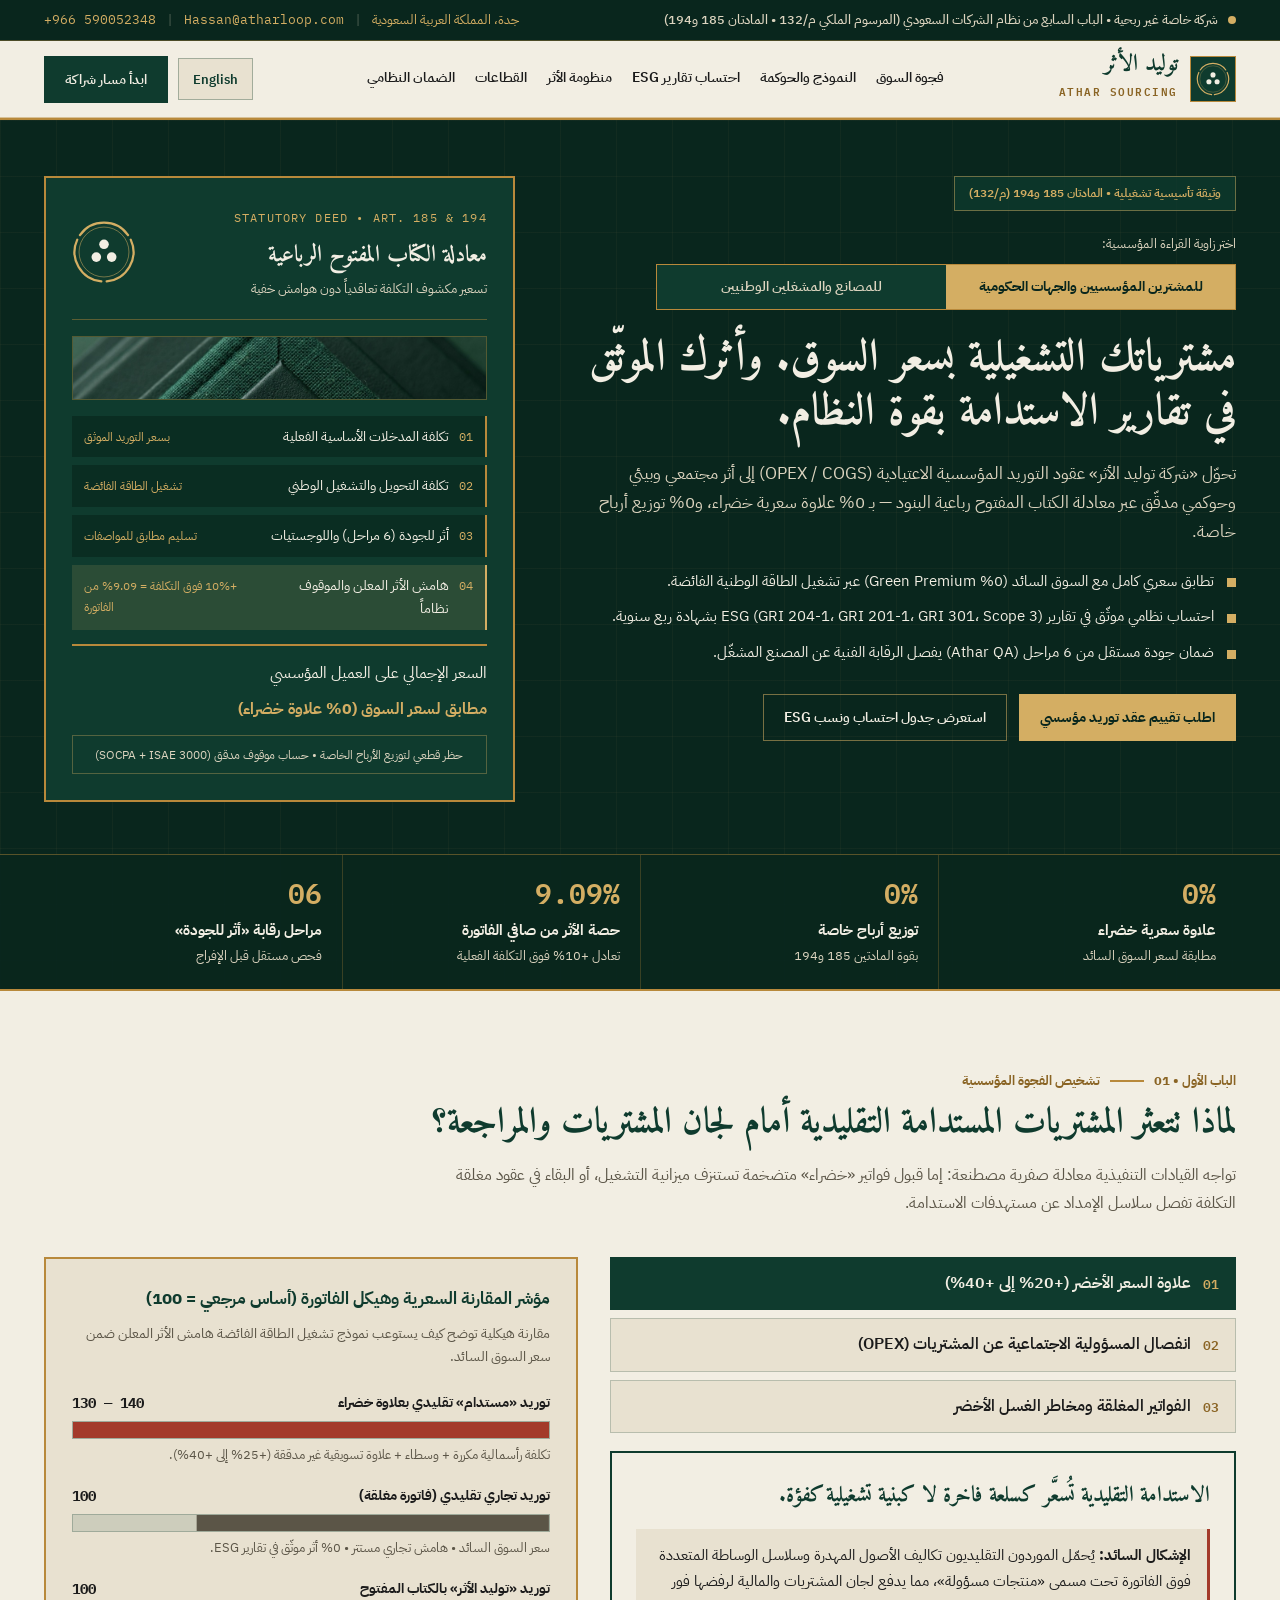
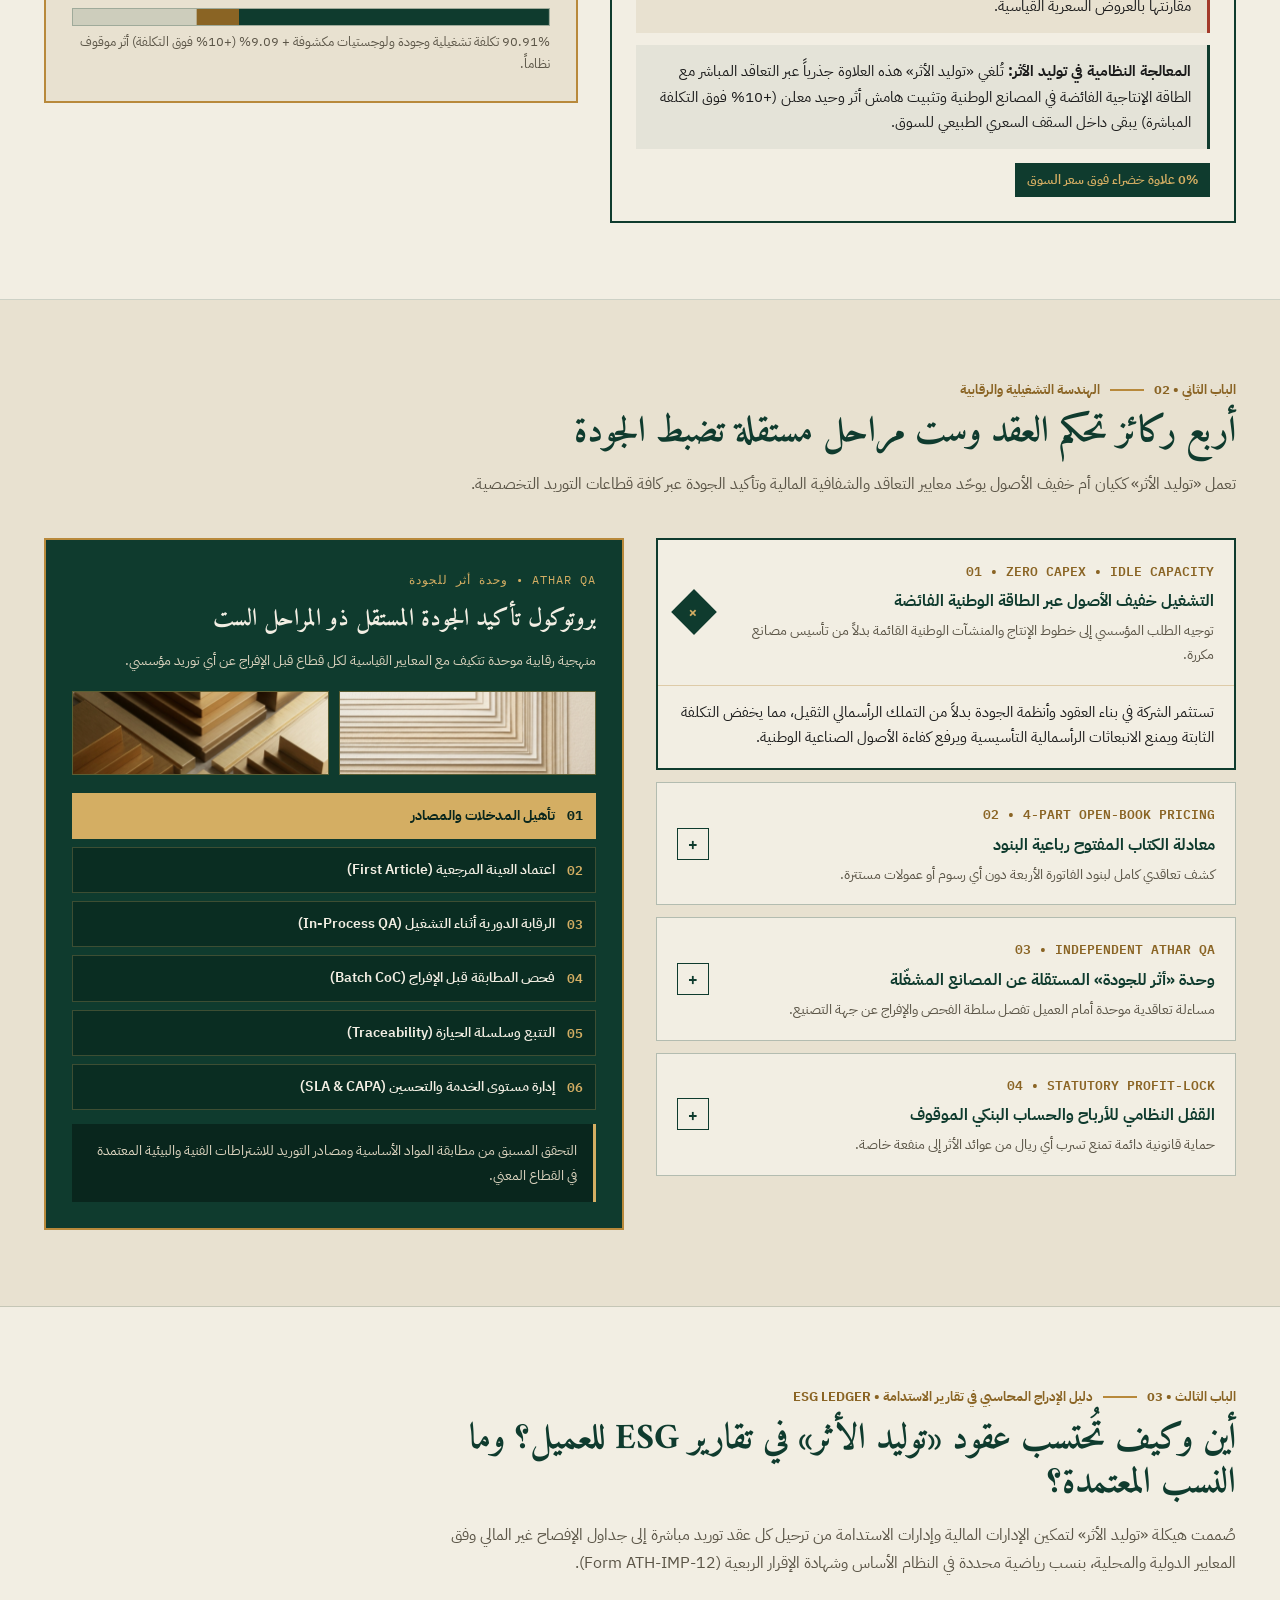
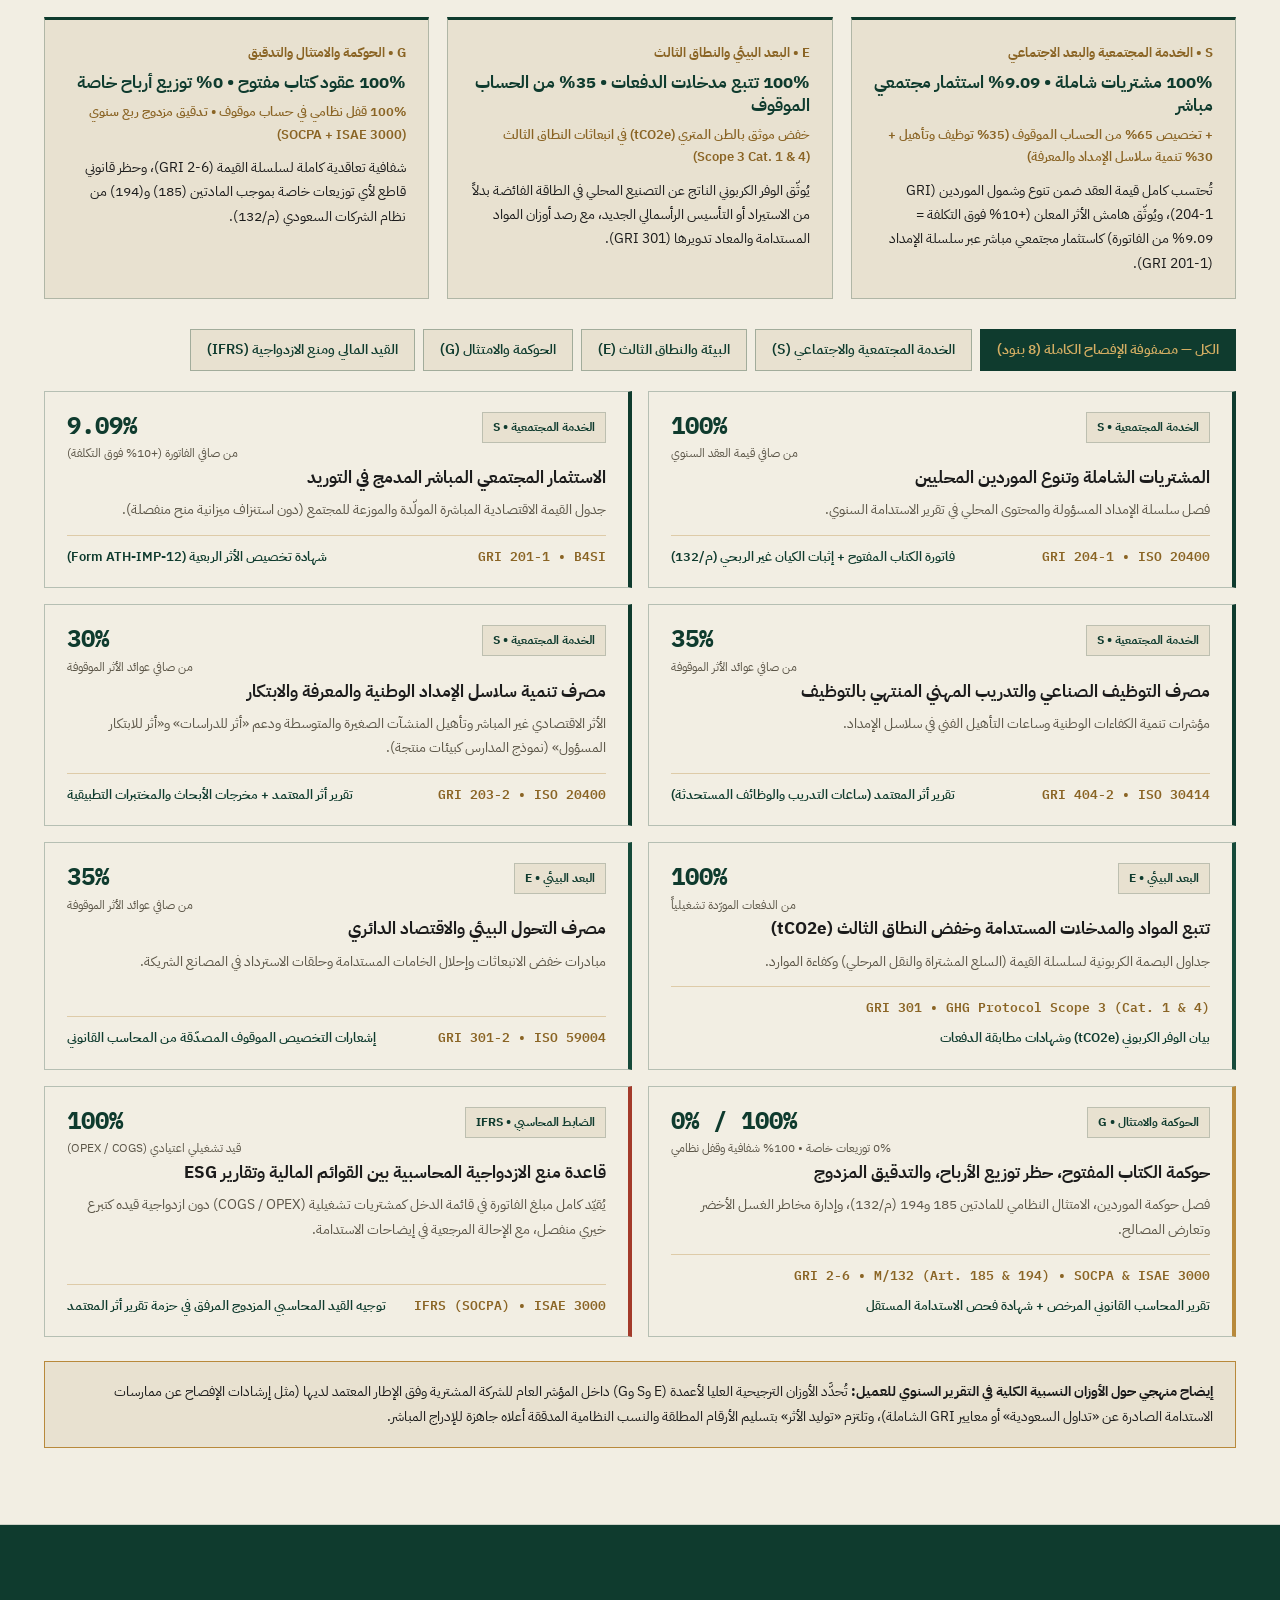
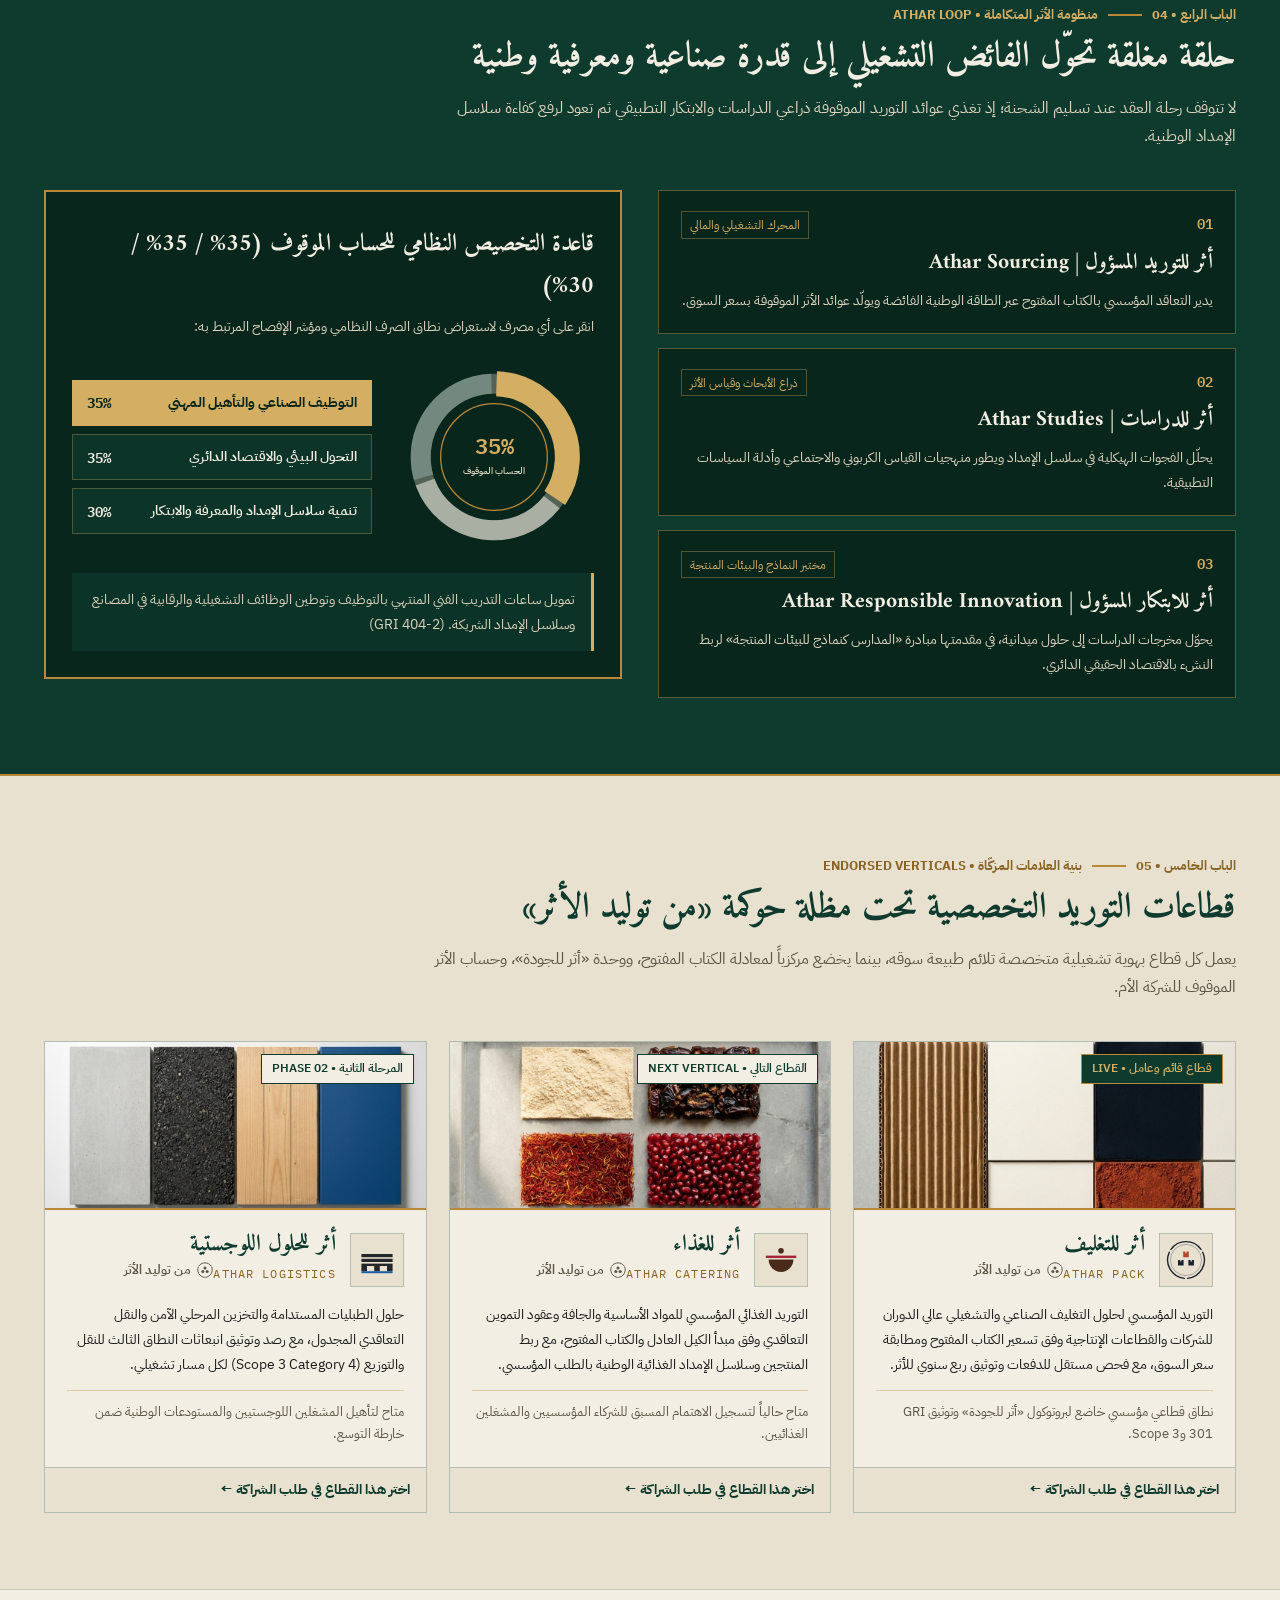
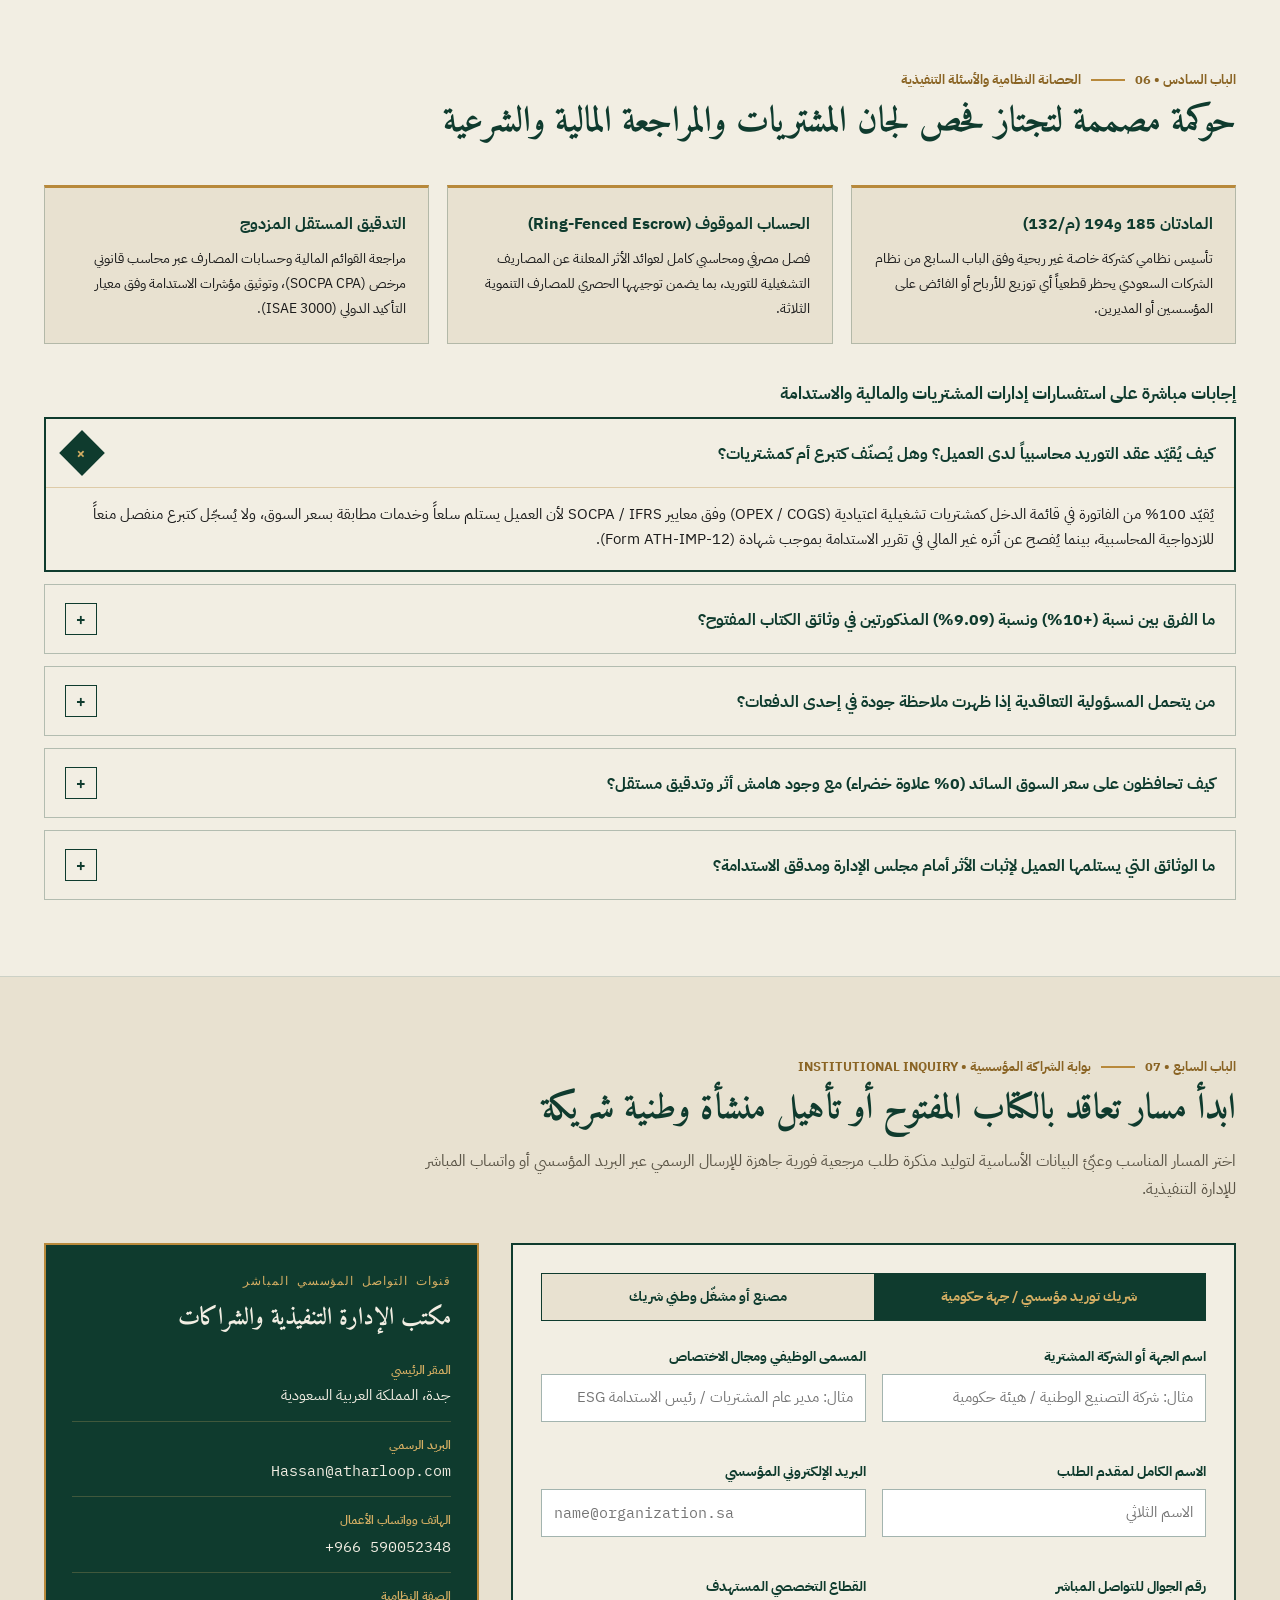
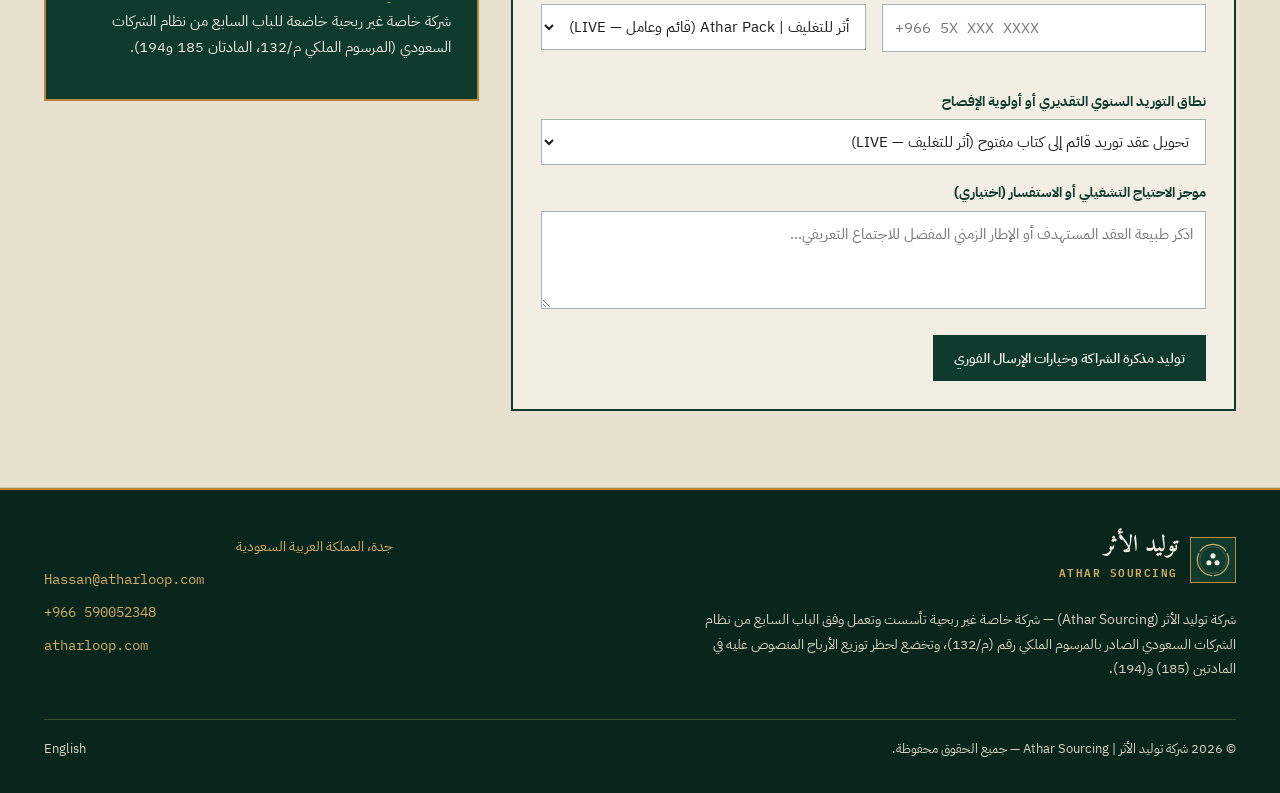
==== index.html @ d8f1afbc "Deploy Athar Sourcing bilingual landing page" ====
<!DOCTYPE html>
<html lang="ar" dir="rtl">
<head>
<meta charset="UTF-8">
<meta name="viewport" content="width=device-width, initial-scale=1.0">
<title>شركة توليد الأثر | Athar Sourcing — التوريد المؤسسي بالكتاب المفتوح والأثر الموقوف نظاماً</title>
<meta name="description" content="شركة خاصة غير ربحية في جدة تعمل وفق الباب السابع من نظام الشركات السعودي (م/132، المادتان 185 و194). تحوّل المشتريات التشغيلية إلى أثر مجتمعي وبيئي وحوكمي مدقق بسعر السوق (0% علاوة خضراء).">
<link rel="canonical" href="https://atharloop.com/">
<link rel="alternate" hreflang="ar" href="https://atharloop.com/">
<link rel="alternate" hreflang="en" href="https://atharloop.com/en/">
<link rel="alternate" hreflang="x-default" href="https://atharloop.com/">
<meta property="og:type" content="website">
<meta property="og:title" content="شركة توليد الأثر | Athar Sourcing — التوريد المؤسسي بالكتاب المفتوح والأثر الموقوف نظاماً">
<meta property="og:description" content="شركة خاصة غير ربحية في جدة تعمل وفق الباب السابع من نظام الشركات السعودي (م/132، المادتان 185 و194). تحوّل المشتريات التشغيلية إلى أثر مجتمعي وبيئي وحوكمي مدقق بسعر السوق (0% علاوة خضراء).">
<meta property="og:url" content="https://atharloop.com/">
<meta name="theme-color" content="#0F3B2E">
<link rel="icon" type="image/svg+xml" href="assets/favicon.svg">
<link rel="preconnect" href="https://fonts.googleapis.com">
<link rel="preconnect" href="https://fonts.gstatic.com" crossorigin>
<link href="https://fonts.googleapis.com/css2?family=Amiri:wght@700&family=IBM+Plex+Mono:wght@500;600&family=IBM+Plex+Sans+Arabic:wght@400;500;600;700&family=IBM+Plex+Sans:wght@400;500;600;700&display=swap" rel="stylesheet">
<link rel="stylesheet" href="assets/landing.css">
<script type="application/ld+json">{"@context": "https://schema.org", "@type": "NGO", "name": "شركة توليد الأثر | Athar Sourcing", "alternateName": "Athar Sourcing", "url": "https://atharloop.com/", "email": "Hassan@atharloop.com", "telephone": "+966 590052348", "nonprofitStatus": "Saudi Private Non-Profit Company (Companies Law Part Seven, Royal Decree M/132, Articles 185 & 194)", "address": {"@type": "PostalAddress", "addressLocality": "Jeddah", "addressCountry": "SA"}, "department": [{"@type": "Organization", "name": "أثر للتغليف | Athar Pack"}, {"@type": "Organization", "name": "أثر للغذاء | Athar Catering"}, {"@type": "Organization", "name": "أثر للحلول اللوجستية | Athar Logistics"}, {"@type": "Organization", "name": "أثر للدراسات | Athar Studies"}, {"@type": "Organization", "name": "أثر للابتكار المسؤول | Athar Responsible Innovation"}]}</script>
</head>
<body>
<a class="skip-link" href="#top">انتقل مباشرة إلى المحتوى الرئيسي</a>
<div class="top-strip">
  <div class="container top-strip-inner">
    <div class="strip-status">
      <span class="status-dot" aria-hidden="true"></span>
      <span>شركة خاصة غير ربحية • الباب السابع من نظام الشركات السعودي (المرسوم الملكي م/132 • المادتان 185 و194)</span>
    </div>
    <div class="strip-meta">
      <span>جدة، المملكة العربية السعودية</span>
      <span class="strip-sep" aria-hidden="true">|</span>
      <a class="num-ltr" href="mailto:Hassan@atharloop.com">Hassan@atharloop.com</a>
      <span class="strip-sep" aria-hidden="true">|</span>
      <a class="num-ltr" href="https://wa.me/966590052348" target="_blank" rel="noopener">+966 590052348</a>
    </div>
  </div>
</div>
<header class="site-header">
  <div class="container header-inner">
    <a class="brand-lockup" href="#top" aria-label="توليد الأثر — ATHAR SOURCING">
      <div class="brand-seal-box"><svg class="seal-svg" viewBox="0 0 200 200" aria-hidden="true" focusable="false"><path d="M 24.83 46.97 A 92 92 0 0 1 175.17 46.97 M 183.51 61.41 A 92 92 0 0 1 108.34 191.62 M 91.66 191.62 A 92 92 0 0 1 16.49 61.41" fill="none" stroke="#D4AE63" stroke-width="7" stroke-linecap="round"/><circle cx="100" cy="100" r="78" fill="none" stroke="#D4AE63" stroke-width="1.6"/><g fill="#F2EEE3"><circle cx="100" cy="76" r="15"/><circle cx="76" cy="116" r="15"/><circle cx="124" cy="116" r="15"/></g></svg></div>
      <div>
        <div class="brand-text-ar">توليد الأثر</div>
        <div class="brand-text-en num-ltr">ATHAR SOURCING</div>
      </div>
    </a>
    <nav class="primary-nav" aria-label="Primary">
      <a class="nav-link" href="#gap">فجوة السوق</a><a class="nav-link" href="#model">النموذج والحوكمة</a><a class="nav-link" href="#esg-ledger">احتساب تقارير ESG</a><a class="nav-link" href="#loop">منظومة الأثر</a><a class="nav-link" href="#verticals">القطاعات</a><a class="nav-link" href="#governance">الضمان النظامي</a>
    </nav>
    <div class="header-actions">
      <a class="lang-switch" href="en/index.html">English</a>
      <a class="btn-primary header-cta-desktop" href="#start">ابدأ مسار شراكة</a>
      <button id="menuToggle" class="menu-toggle" type="button" aria-expanded="false" aria-controls="mobileDrawer" aria-label="فتح قائمة التنقل">
        <span class="menu-bar"></span>
        <span class="menu-bar"></span>
      </button>
    </div>
  </div>
  <div id="mobileDrawer" class="mobile-drawer">
    <div class="mobile-drawer-inner">
      <nav class="mobile-nav-list" aria-label="Mobile">
        <a href="#gap">فجوة السوق</a><a href="#model">النموذج والحوكمة</a><a href="#esg-ledger">احتساب تقارير ESG</a><a href="#loop">منظومة الأثر</a><a href="#verticals">القطاعات</a><a href="#governance">الضمان النظامي</a>
        <a href="#start">ابدأ مسار شراكة</a>
      </nav>
    </div>
  </div>
</header>
<main id="top">
<section class="hero-band">
  <div class="container hero-grid">
    <div>
      <div class="eyebrow-badge">وثيقة تأسيسية تشغيلية • المادتان 185 و194 (م/132)</div>
      <div class="lens-bar">
        <span class="lens-caption">اختر زاوية القراءة المؤسسية:</span>
        <div class="lens-tabs" role="tablist" aria-label="اختر زاوية القراءة المؤسسية:">
          <button class="lens-tab" type="button" role="tab" aria-selected="true" data-lens="buyer">للمشترين المؤسسيين والجهات الحكومية</button>
          <button class="lens-tab" type="button" role="tab" aria-selected="false" data-lens="factory">للمصانع والمشغلين الوطنيين</button>
        </div>
      </div>
      <div class="hero-mode-panel" data-lens-panel="buyer">
        <h1 class="hero-title">مشترياتك التشغيلية بسعر السوق. وأثرك الموثّق في تقارير الاستدامة بقوة النظام.</h1>
        <p class="hero-lead">تحوّل «شركة توليد الأثر» عقود التوريد المؤسسية الاعتيادية (OPEX / COGS) إلى أثر مجتمعي وبيئي وحوكمي مدقّق عبر معادلة الكتاب المفتوح رباعية البنود — بـ 0% علاوة سعرية خضراء، و0% توزيع أرباح خاصة.</p>
        <ul class="hero-bullets"><li>تطابق سعري كامل مع السوق السائد (0% Green Premium) عبر تشغيل الطاقة الوطنية الفائضة.</li><li>احتساب نظامي موثّق في تقارير ESG (GRI 204-1، GRI 201-1، GRI 301، Scope 3) بشهادة ربع سنوية.</li><li>ضمان جودة مستقل من 6 مراحل (Athar QA) يفصل الرقابة الفنية عن المصنع المشغّل.</li></ul>
        <div class="hero-cta-row">
          <a class="btn-brass" href="#start">اطلب تقييم عقد توريد مؤسسي</a>
          <a class="btn-outline-light" href="#esg-ledger">استعرض جدول احتساب ونسب ESG</a>
        </div>
      </div>
      <div class="hero-mode-panel" data-lens-panel="factory" hidden>
        <div class="hero-title" role="heading" aria-level="2">حوّل الطاقة الإنتاجية غير المستغلة إلى أوامر تشغيل مؤسسية مستقرة ومضمونة السداد.</div>
        <p class="hero-lead">نتعاقد مع المصانع والمشغلين الوطنيين المؤهلين لتشغيل خطوطهم الفائضة دون أعباء التسويق والمبيعات ومخاطر التحصيل، مع إشراف «أثر للجودة» وتأهيل المنشأة لمتطلبات الاستدامة.</p>
        <ul class="hero-bullets"><li>أوامر تشغيل كمية مجدولة ترفع نسبة إشغال الخطوط القائمة دون نفقات رأسمالية جديدة (Zero CapEx).</li><li>تسعير كتاب مفتوح عادل يضمن تغطية التكلفة التشغيلية المتفق عليها وجداول سداد منتظمة.</li><li>استفادة مباشرة من مصرف تنمية سلاسل الإمداد الوطنية (30%) ومصرف التحول البيئي (35%).</li></ul>
        <div class="hero-cta-row">
          <a class="btn-brass" href="#start">سجّل منشأتك كشريك تشغيلي وطني</a>
          <a class="btn-outline-light" href="#loop">استعرض معمارية التشغيل والأثر</a>
        </div>
      </div>
    </div>
    <aside class="deed-specimen" aria-label="معادلة الكتاب المفتوح الرباعية">
      <div class="deed-specimen-head">
        <div>
          <div class="deed-code num-ltr">STATUTORY DEED • ART. 185 &amp; 194</div>
          <h2 class="deed-title">معادلة الكتاب المفتوح الرباعية</h2>
          <p class="deed-sub">تسعير مكشوف التكلفة تعاقدياً دون هوامش خفية</p>
        </div>
        <div class="deed-specimen-seal"><svg class="seal-svg" viewBox="0 0 200 200" aria-hidden="true" focusable="false"><path d="M 24.83 46.97 A 92 92 0 0 1 175.17 46.97 M 183.51 61.41 A 92 92 0 0 1 108.34 191.62 M 91.66 191.62 A 92 92 0 0 1 16.49 61.41" fill="none" stroke="#D4AE63" stroke-width="7" stroke-linecap="round"/><circle cx="100" cy="100" r="78" fill="none" stroke="#D4AE63" stroke-width="1.6"/><g fill="#F2EEE3"><circle cx="100" cy="76" r="15"/><circle cx="76" cy="116" r="15"/><circle cx="124" cy="116" r="15"/></g></svg></div>
      </div>
      <div class="deed-texture-strip">
        <img src="assets/materials/pillar-01-sovereign-green.jpg" alt="ملمس الصك السيادي الأخضر لشركة توليد الأثر" width="640" height="128" loading="eager">
      </div>
      <div class="deed-rows">
        <div class="deed-row"><span class="deed-row-main"><span class="deed-row-idx num-ltr">01</span> <span>تكلفة المدخلات الأساسية الفعلية</span></span><span class="deed-row-meta">بسعر التوريد الموثق</span></div><div class="deed-row"><span class="deed-row-main"><span class="deed-row-idx num-ltr">02</span> <span>تكلفة التحويل والتشغيل الوطني</span></span><span class="deed-row-meta">تشغيل الطاقة الفائضة</span></div><div class="deed-row"><span class="deed-row-main"><span class="deed-row-idx num-ltr">03</span> <span>أثر للجودة (6 مراحل) واللوجستيات</span></span><span class="deed-row-meta">تسليم مطابق للمواصفات</span></div><div class="deed-row deed-row-highlight"><span class="deed-row-main"><span class="deed-row-idx num-ltr">04</span> <span>هامش الأثر المعلن والموقوف نظاماً</span></span><span class="deed-row-meta">+10% فوق التكلفة = 9.09% من الفاتورة</span></div>
      </div>
      <div class="deed-total">
        <span>السعر الإجمالي على العميل المؤسسي</span>
        <span class="deed-total-val">مطابق لسعر السوق (0% علاوة خضراء)</span>
      </div>
      <div class="deed-stamp">حظر قطعي لتوزيع الأرباح الخاصة • حساب موقوف مدقق (SOCPA + ISAE 3000)</div>
    </aside>
  </div>
  <div class="kpi-strip">
    <div class="container kpi-grid">
      <div class="kpi-cell"><div class="kpi-num num-ltr">0%</div><div class="kpi-label">علاوة سعرية خضراء</div><div class="kpi-sub">مطابقة لسعر السوق السائد</div></div><div class="kpi-cell"><div class="kpi-num num-ltr">0%</div><div class="kpi-label">توزيع أرباح خاصة</div><div class="kpi-sub">بقوة المادتين 185 و194</div></div><div class="kpi-cell"><div class="kpi-num num-ltr">9.09%</div><div class="kpi-label">حصة الأثر من صافي الفاتورة</div><div class="kpi-sub">تعادل +10% فوق التكلفة الفعلية</div></div><div class="kpi-cell"><div class="kpi-num num-ltr">06</div><div class="kpi-label">مراحل رقابة «أثر للجودة»</div><div class="kpi-sub">فحص مستقل قبل الإفراج</div></div>
    </div>
  </div>
</section>
<section id="gap" class="section-band">
  <div class="container">
    <div class="section-header">
      <div class="chapter-meta"><span>الباب الأول • 01</span><span class="chapter-rule" aria-hidden="true"></span><span>تشخيص الفجوة المؤسسية</span></div>
      <h2 class="section-title">لماذا تتعثر المشتريات المستدامة التقليدية أمام لجان المشتريات والمراجعة؟</h2>
      <p class="section-intro">تواجه القيادات التنفيذية معادلة صفرية مصطنعة: إما قبول فواتير «خضراء» متضخمة تستنزف ميزانية التشغيل، أو البقاء في عقود مغلقة التكلفة تفصل سلاسل الإمداد عن مستهدفات الاستدامة.</p>
    </div>
    <div class="gap-layout">
      <div>
        <div class="gap-tablist" role="tablist" aria-label="تشخيص الفجوة المؤسسية">
          <button class="gap-tab" type="button" role="tab" aria-selected="true" data-gap-tab="gap-premium"><span class="gap-tab-code num-ltr">01</span><span>علاوة السعر الأخضر (+20% إلى +40%)</span></button><button class="gap-tab" type="button" role="tab" aria-selected="false" data-gap-tab="gap-silo"><span class="gap-tab-code num-ltr">02</span><span>انفصال المسؤولية الاجتماعية عن المشتريات (OPEX)</span></button><button class="gap-tab" type="button" role="tab" aria-selected="false" data-gap-tab="gap-audit"><span class="gap-tab-code num-ltr">03</span><span>الفواتير المغلقة ومخاطر الغسل الأخضر</span></button>
        </div>
        <div class="gap-panel" data-gap-panel="gap-premium"><h3 class="gap-panel-title">الاستدامة التقليدية تُسعَّر كسلعة فاخرة لا كبنية تشغيلية كفؤة.</h3><div class="gap-compare-row"><div class="gap-box"><strong>الإشكال السائد:</strong> يُحمّل الموردون التقليديون تكاليف الأصول المهدرة وسلاسل الوساطة المتعددة فوق الفاتورة تحت مسمى «منتجات مسؤولة»، مما يدفع لجان المشتريات والمالية لرفضها فور مقارنتها بالعروض السعرية القياسية.</div><div class="gap-box gap-box-sol"><strong>المعالجة النظامية في توليد الأثر:</strong> تُلغي «توليد الأثر» هذه العلاوة جذرياً عبر التعاقد المباشر مع الطاقة الإنتاجية الفائضة في المصانع الوطنية وتثبيت هامش أثر وحيد معلن (+10% فوق التكلفة المباشرة) يبقى داخل السقف السعري الطبيعي للسوق.</div></div><div class="gap-metric-pill">0% علاوة خضراء فوق سعر السوق</div></div><div class="gap-panel" data-gap-panel="gap-silo" hidden><h3 class="gap-panel-title">برامج المنح الموسمية تُستنزف سنوياً بينما تبقى 95% من ميزانيات التوريد بلا أثر.</h3><div class="gap-compare-row"><div class="gap-box"><strong>الإشكال السائد:</strong> تُدار مبادرات خدمة المجتمع غالباً كمخصصات مقطوعة هشة تتقلص مع أول ضغط مالي، في حين تمر عقود التوريد التشغيلية المليونية (COGS / OPEX) دون أن تولّد وظيفة صناعية واحدة أو رقماً موثقاً في تقرير الاستدامة.</div><div class="gap-box gap-box-sol"><strong>المعالجة النظامية في توليد الأثر:</strong> يدمج نموذجنا الأثر داخل عقد التوريد ذاته؛ فتتحول كل فاتورة تشغيلية اعتيادية إلى مشتريات شاملة (GRI 204-1) واستثمار مجتمعي وبيئي موقوف نظاماً دون تحميل العميل ريالاً إضافياً خارج ميزانيته المعتمدة.</div></div><div class="gap-metric-pill">100% قيد تشغيلي اعتيادي (OPEX / COGS)</div></div><div class="gap-panel" data-gap-panel="gap-audit" hidden><h3 class="gap-panel-title">وعود إنشائية غير قابلة للتحقق أمام مدققي SOCPA وISAE 3000.</h3><div class="gap-compare-row"><div class="gap-box"><strong>الإشكال السائد:</strong> تكتفي العقود السائدة برقم إجمالي مقطوع وشعارات بيئية عامة تفتقر إلى سلسلة حيازة للدفعات أو إثبات مالي لوجهة الفائض، ما يعرّض التقارير غير المالية للملاحظات الرقابية ومخاطر الغسل الأخضر.</div><div class="gap-box gap-box-sol"><strong>المعالجة النظامية في توليد الأثر:</strong> تفصل فاتورة الكتاب المفتوح التكاليف الفعلية عن هامش الأثر المعلن، وتُرفق كل ربع سنة بتقرير أثر المعتمد وشهادة (Form ATH-IMP-12) الخاضعة لتدقيق مالي واستدامي مزدوج.</div></div><div class="gap-metric-pill">تدقيق مزدوج: SOCPA CPA + ISAE 3000</div></div>
      </div>
      <aside class="bench-card" aria-label="مؤشر المقارنة السعرية وهيكل الفاتورة (أساس مرجعي = 100)">
        <h3 class="bench-title">مؤشر المقارنة السعرية وهيكل الفاتورة (أساس مرجعي = 100)</h3>
        <p class="bench-note">مقارنة هيكلية توضح كيف يستوعب نموذج تشغيل الطاقة الفائضة هامش الأثر المعلن ضمن سعر السوق السائد.</p>
        <div class="bench-list">
          <div><div class="bench-item-head"><span>توريد «مستدام» تقليدي بعلاوة خضراء</span><span class="num-ltr">130 — 140</span></div><div class="bench-track"><div class="bench-bar-fill bench-bar-inflated" style="--ratio:1.0"></div></div><p class="bench-caption">تكلفة رأسمالية مكررة + وسطاء + علاوة تسويقية غير مدققة (+25% إلى +40%).</p></div><div><div class="bench-item-head"><span>توريد تجاري تقليدي (فاتورة مغلقة)</span><span class="num-ltr">100</span></div><div class="bench-track"><div class="bench-bar-fill bench-bar-opaque" style="--ratio:0.74"></div></div><p class="bench-caption">سعر السوق السائد • هامش تجاري مستتر • 0% أثر موثّق في تقارير ESG.</p></div><div><div class="bench-item-head"><span>توريد «توليد الأثر» بالكتاب المفتوح</span><span class="num-ltr">100</span></div><div class="bench-track"><div class="bench-bar-fill bench-bar-athar" style="--ratio:0.74"></div></div><p class="bench-caption">90.91% تكلفة تشغيلية وجودة ولوجستيات مكشوفة + 9.09% (+10% فوق التكلفة) أثر موقوف نظاماً.</p></div>
        </div>
      </aside>
    </div>
  </div>
</section>
<section id="model" class="section-band band-sand">
  <div class="container">
    <div class="section-header">
      <div class="chapter-meta"><span>الباب الثاني • 02</span><span class="chapter-rule" aria-hidden="true"></span><span>الهندسة التشغيلية والرقابية</span></div>
      <h2 class="section-title">أربع ركائز تحكم العقد وست مراحل مستقلة تضبط الجودة</h2>
      <p class="section-intro">تعمل «توليد الأثر» ككيان أم خفيف الأصول يوحّد معايير التعاقد والشفافية المالية وتأكيد الجودة عبر كافة قطاعات التوريد التخصصية.</p>
    </div>
    <div class="model-grid">
      <div class="accordion-stack" data-single-open="true">
        <div class="accordion-card is-open"><button class="accordion-trigger" type="button" aria-expanded="true"><div><div class="acc-num num-ltr">01 • ZERO CAPEX • IDLE CAPACITY</div><div class="acc-title">التشغيل خفيف الأصول عبر الطاقة الوطنية الفائضة</div><div class="acc-summary">توجيه الطلب المؤسسي إلى خطوط الإنتاج والمنشآت الوطنية القائمة بدلاً من تأسيس مصانع مكررة.</div></div><span class="acc-icon" aria-hidden="true">+</span></button><div class="accordion-panel"><div class="accordion-inner"><div class="accordion-body">تستثمر الشركة في بناء العقود وأنظمة الجودة بدلاً من التملك الرأسمالي الثقيل، مما يخفض التكلفة الثابتة ويمنع الانبعاثات الرأسمالية التأسيسية ويرفع كفاءة الأصول الصناعية الوطنية.</div></div></div></div><div class="accordion-card"><button class="accordion-trigger" type="button" aria-expanded="false"><div><div class="acc-num num-ltr">02 • 4-PART OPEN-BOOK PRICING</div><div class="acc-title">معادلة الكتاب المفتوح رباعية البنود</div><div class="acc-summary">كشف تعاقدي كامل لبنود الفاتورة الأربعة دون أي رسوم أو عمولات مستترة.</div></div><span class="acc-icon" aria-hidden="true">+</span></button><div class="accordion-panel"><div class="accordion-inner"><div class="accordion-body">تتكون كل فاتورة من: (1) المدخلات الأساسية الفعلية، (2) التحويل والتشغيل المتفق عليه، (3) تأكيد الجودة المستقلة واللوجستيات، (4) هامش أثر وحيد معلن (+10% فوق التكلفة الفعلية = 9.09% من الفاتورة).</div></div></div></div><div class="accordion-card"><button class="accordion-trigger" type="button" aria-expanded="false"><div><div class="acc-num num-ltr">03 • INDEPENDENT ATHAR QA</div><div class="acc-title">وحدة «أثر للجودة» المستقلة عن المصانع المشغّلة</div><div class="acc-summary">مساءلة تعاقدية موحدة أمام العميل تفصل سلطة الفحص والإفراج عن جهة التصنيع.</div></div><span class="acc-icon" aria-hidden="true">+</span></button><div class="accordion-panel"><div class="accordion-inner"><div class="accordion-body">لا تغادر أي دفعة إلى مستودعات العميل إلا بعد اجتياز بروتوكول تأكيد الجودة ذي المراحل الست وإصدار شهادة مطابقة الدفعة (Batch CoC) وسجل التتبع الكامل.</div></div></div></div><div class="accordion-card"><button class="accordion-trigger" type="button" aria-expanded="false"><div><div class="acc-num num-ltr">04 • STATUTORY PROFIT-LOCK</div><div class="acc-title">القفل النظامي للأرباح والحساب البنكي الموقوف</div><div class="acc-summary">حماية قانونية دائمة تمنع تسرب أي ريال من عوائد الأثر إلى منفعة خاصة.</div></div><span class="acc-icon" aria-hidden="true">+</span></button><div class="accordion-panel"><div class="accordion-inner"><div class="accordion-body">بموجب المادتين (185) و(194) من نظام الشركات السعودي (م/132)، تُودع عوائد الأثر في حساب موقوف مستقل وتُصرف حصراً في المصارف التنموية الثلاثة المعتمدة تحت تدقيق مزدوج.</div></div></div></div>
      </div>
      <aside class="qa-card">
        <div class="qa-kicker num-ltr">وحدة أثر للجودة • ATHAR QA</div>
        <h3 class="qa-title">بروتوكول تأكيد الجودة المستقل ذو المراحل الست</h3>
        <p class="qa-sub">منهجية رقابية موحدة تتكيف مع المعايير القياسية لكل قطاع قبل الإفراج عن أي توريد مؤسسي.</p>
        <div class="qa-photo-bar">
          <img src="assets/materials/pillar-02-deed-parchment.jpg" alt="ورق صك الوقف المعتمد لتوثيق العقود" width="320" height="120" loading="lazy">
          <img src="assets/materials/pillar-03-signet-brass.jpg" alt="الختم النحاسي المعتمد للحوكمة وتأكيد الجودة" width="320" height="120" loading="lazy">
        </div>
        <div class="qa-stages" role="tablist" aria-label="بروتوكول تأكيد الجودة المستقل ذو المراحل الست">
          <button class="qa-stage-btn" type="button" role="tab" aria-selected="true" data-qa-stage="01" data-qa-detail="التحقق المسبق من مطابقة المواد الأساسية ومصادر التوريد للاشتراطات الفنية والبيئية المعتمدة في القطاع المعني."><span class="qa-stage-num num-ltr">01</span><span>تأهيل المدخلات والمصادر</span></button><button class="qa-stage-btn" type="button" role="tab" aria-selected="false" data-qa-stage="02" data-qa-detail="توثيق واعتماد المواصفات القياسية والعينة المرجعية رسمياً مع العميل المؤسسي قبل إطلاق التشغيل الكمي."><span class="qa-stage-num num-ltr">02</span><span>اعتماد العينة المرجعية (First Article)</span></button><button class="qa-stage-btn" type="button" role="tab" aria-selected="false" data-qa-stage="03" data-qa-detail="متابعة ميدانية ورقمية لمؤشرات الانضباط التشغيلي لدى الشركاء الصناعيين واللوجستيين أثناء التنفيذ."><span class="qa-stage-num num-ltr">03</span><span>الرقابة الدورية أثناء التشغيل (In-Process QA)</span></button><button class="qa-stage-btn" type="button" role="tab" aria-selected="false" data-qa-stage="04" data-qa-detail="فحص نهائي مستقل للدفعة المنتجة وإصدار شهادة مطابقة الدفعة كشرط إلزامي للإذن بالشحن."><span class="qa-stage-num num-ltr">04</span><span>فحص المطابقة قبل الإفراج (Batch CoC)</span></button><button class="qa-stage-btn" type="button" role="tab" aria-selected="false" data-qa-stage="05" data-qa-detail="ربط رقم الدفعة بسجل المدخلات وظروف المناولة والتخزين والنقل حتى رصيف استلام العميل (DDP)."><span class="qa-stage-num num-ltr">05</span><span>التتبع وسلسلة الحيازة (Traceability)</span></button><button class="qa-stage-btn" type="button" role="tab" aria-selected="false" data-qa-stage="06" data-qa-detail="التزام تعاقدي باتفاقيات مستوى الخدمة ومعالجة الأسباب الجذرية لأي انحراف لضمان استدامة الاعتمادية."><span class="qa-stage-num num-ltr">06</span><span>إدارة مستوى الخدمة والتحسين (SLA &amp; CAPA)</span></button>
        </div>
        <div id="qaDetailBox" class="qa-detail-box" aria-live="polite">التحقق المسبق من مطابقة المواد الأساسية ومصادر التوريد للاشتراطات الفنية والبيئية المعتمدة في القطاع المعني.</div>
      </aside>
    </div>
  </div>
</section>
<section id="esg-ledger" class="section-band">
  <div class="container">
    <div class="section-header">
      <div class="chapter-meta"><span>الباب الثالث • 03</span><span class="chapter-rule" aria-hidden="true"></span><span>دليل الإدراج المحاسبي في تقارير الاستدامة • ESG LEDGER</span></div>
      <h2 class="section-title">أين وكيف تُحتسب عقود «توليد الأثر» في تقارير ESG للعميل؟ وما النسب المعتمدة؟</h2>
      <p class="section-intro">صُممت هيكلة «توليد الأثر» لتمكين الإدارات المالية وإدارات الاستدامة من ترحيل كل عقد توريد مباشرة إلى جداول الإفصاح غير المالي وفق المعايير الدولية والمحلية، بنسب رياضية محددة في النظام الأساس وشهادة الإقرار الربعية (Form ATH-IMP-12).</p>
    </div>
    <div class="esg-summary-grid">
      <div class="esg-pillar-card"><div class="esg-pillar-code">S • الخدمة المجتمعية والبعد الاجتماعي</div><div class="esg-pillar-pct">100% مشتريات شاملة • 9.09% استثمار مجتمعي مباشر</div><div class="esg-pillar-sub">+ تخصيص 65% من الحساب الموقوف (35% توظيف وتأهيل + 30% تنمية سلاسل الإمداد والمعرفة)</div><p class="esg-pillar-desc">تُحتسب كامل قيمة العقد ضمن تنوع وشمول الموردين (GRI 204-1)، ويُوثّق هامش الأثر المعلن (+10% فوق التكلفة = 9.09% من الفاتورة) كاستثمار مجتمعي مباشر عبر سلسلة الإمداد (GRI 201-1).</p></div><div class="esg-pillar-card"><div class="esg-pillar-code">E • البعد البيئي والنطاق الثالث</div><div class="esg-pillar-pct">100% تتبع مدخلات الدفعات • 35% من الحساب الموقوف</div><div class="esg-pillar-sub">خفض موثق بالطن المتري (tCO2e) في انبعاثات النطاق الثالث (Scope 3 Cat. 1 &amp; 4)</div><p class="esg-pillar-desc">يُوثّق الوفر الكربوني الناتج عن التصنيع المحلي في الطاقة الفائضة بدلاً من الاستيراد أو التأسيس الرأسمالي الجديد، مع رصد أوزان المواد المستدامة والمعاد تدويرها (GRI 301).</p></div><div class="esg-pillar-card"><div class="esg-pillar-code">G • الحوكمة والامتثال والتدقيق</div><div class="esg-pillar-pct">100% عقود كتاب مفتوح • 0% توزيع أرباح خاصة</div><div class="esg-pillar-sub">100% قفل نظامي في حساب موقوف • تدقيق مزدوج ربع سنوي (SOCPA + ISAE 3000)</div><p class="esg-pillar-desc">شفافية تعاقدية كاملة لسلسلة القيمة (GRI 2-6)، وحظر قانوني قاطع لأي توزيعات خاصة بموجب المادتين (185) و(194) من نظام الشركات السعودي (م/132).</p></div>
    </div>
    <div class="filter-bar" role="tablist" aria-label="دليل الإدراج المحاسبي في تقارير الاستدامة • ESG LEDGER">
      <button class="filter-tab" type="button" role="tab" aria-selected="true" data-esg-filter="all">الكل — مصفوفة الإفصاح الكاملة (8 بنود)</button><button class="filter-tab" type="button" role="tab" aria-selected="false" data-esg-filter="S">الخدمة المجتمعية والاجتماعي (S)</button><button class="filter-tab" type="button" role="tab" aria-selected="false" data-esg-filter="E">البيئة والنطاق الثالث (E)</button><button class="filter-tab" type="button" role="tab" aria-selected="false" data-esg-filter="G">الحوكمة والامتثال (G)</button><button class="filter-tab" type="button" role="tab" aria-selected="false" data-esg-filter="IFRS">القيد المالي ومنع الازدواجية (IFRS)</button>
    </div>
    <div class="esg-ledger-grid">
      <article class="esg-row-card" data-dim="S"><div><div class="esg-row-top"><span class="esg-dim-badge">الخدمة المجتمعية • S</span><div class="esg-pct-box"><div class="esg-pct-num num-ltr">100%</div><div class="esg-pct-basis">من صافي قيمة العقد السنوي</div></div></div><h3 class="esg-row-title">المشتريات الشاملة وتنوع الموردين المحليين</h3><p class="esg-row-where">فصل سلسلة الإمداد المسؤولة والمحتوى المحلي في تقرير الاستدامة السنوي.</p></div><div class="esg-row-meta"><span class="esg-std-code num-ltr">GRI 204-1 • ISO 20400</span><span class="esg-proof-txt">فاتورة الكتاب المفتوح + إثبات الكيان غير الربحي (م/132)</span></div></article><article class="esg-row-card" data-dim="S"><div><div class="esg-row-top"><span class="esg-dim-badge">الخدمة المجتمعية • S</span><div class="esg-pct-box"><div class="esg-pct-num num-ltr">9.09%</div><div class="esg-pct-basis">من صافي الفاتورة (+10% فوق التكلفة)</div></div></div><h3 class="esg-row-title">الاستثمار المجتمعي المباشر المدمج في التوريد</h3><p class="esg-row-where">جدول القيمة الاقتصادية المباشرة المولّدة والموزعة للمجتمع (دون استنزاف ميزانية منح منفصلة).</p></div><div class="esg-row-meta"><span class="esg-std-code num-ltr">GRI 201-1 • B4SI</span><span class="esg-proof-txt">شهادة تخصيص الأثر الربعية (Form ATH-IMP-12)</span></div></article><article class="esg-row-card" data-dim="S"><div><div class="esg-row-top"><span class="esg-dim-badge">الخدمة المجتمعية • S</span><div class="esg-pct-box"><div class="esg-pct-num num-ltr">35%</div><div class="esg-pct-basis">من صافي عوائد الأثر الموقوفة</div></div></div><h3 class="esg-row-title">مصرف التوظيف الصناعي والتدريب المهني المنتهي بالتوظيف</h3><p class="esg-row-where">مؤشرات تنمية الكفاءات الوطنية وساعات التأهيل الفني في سلاسل الإمداد.</p></div><div class="esg-row-meta"><span class="esg-std-code num-ltr">GRI 404-2 • ISO 30414</span><span class="esg-proof-txt">تقرير أثر المعتمد (ساعات التدريب والوظائف المستحدثة)</span></div></article><article class="esg-row-card" data-dim="S"><div><div class="esg-row-top"><span class="esg-dim-badge">الخدمة المجتمعية • S</span><div class="esg-pct-box"><div class="esg-pct-num num-ltr">30%</div><div class="esg-pct-basis">من صافي عوائد الأثر الموقوفة</div></div></div><h3 class="esg-row-title">مصرف تنمية سلاسل الإمداد الوطنية والمعرفة والابتكار</h3><p class="esg-row-where">الأثر الاقتصادي غير المباشر وتأهيل المنشآت الصغيرة والمتوسطة ودعم «أثر للدراسات» و«أثر للابتكار المسؤول» (نموذج المدارس كبيئات منتجة).</p></div><div class="esg-row-meta"><span class="esg-std-code num-ltr">GRI 203-2 • ISO 20400</span><span class="esg-proof-txt">تقرير أثر المعتمد + مخرجات الأبحاث والمختبرات التطبيقية</span></div></article><article class="esg-row-card" data-dim="E"><div><div class="esg-row-top"><span class="esg-dim-badge">البعد البيئي • E</span><div class="esg-pct-box"><div class="esg-pct-num num-ltr">100%</div><div class="esg-pct-basis">من الدفعات المورّدة تشغيلياً</div></div></div><h3 class="esg-row-title">تتبع المواد والمدخلات المستدامة وخفض النطاق الثالث (tCO2e)</h3><p class="esg-row-where">جداول البصمة الكربونية لسلسلة القيمة (السلع المشتراة والنقل المرحلي) وكفاءة الموارد.</p></div><div class="esg-row-meta"><span class="esg-std-code num-ltr">GRI 301 • GHG Protocol Scope 3 (Cat. 1 &amp; 4)</span><span class="esg-proof-txt">بيان الوفر الكربوني (tCO2e) وشهادات مطابقة الدفعات</span></div></article><article class="esg-row-card" data-dim="E"><div><div class="esg-row-top"><span class="esg-dim-badge">البعد البيئي • E</span><div class="esg-pct-box"><div class="esg-pct-num num-ltr">35%</div><div class="esg-pct-basis">من صافي عوائد الأثر الموقوفة</div></div></div><h3 class="esg-row-title">مصرف التحول البيئي والاقتصاد الدائري</h3><p class="esg-row-where">مبادرات خفض الانبعاثات وإحلال الخامات المستدامة وحلقات الاسترداد في المصانع الشريكة.</p></div><div class="esg-row-meta"><span class="esg-std-code num-ltr">GRI 301-2 • ISO 59004</span><span class="esg-proof-txt">إشعارات التخصيص الموقوف المصدّقة من المحاسب القانوني</span></div></article><article class="esg-row-card" data-dim="G"><div><div class="esg-row-top"><span class="esg-dim-badge">الحوكمة والامتثال • G</span><div class="esg-pct-box"><div class="esg-pct-num num-ltr">0% / 100%</div><div class="esg-pct-basis">0% توزيعات خاصة • 100% شفافية وقفل نظامي</div></div></div><h3 class="esg-row-title">حوكمة الكتاب المفتوح، حظر توزيع الأرباح، والتدقيق المزدوج</h3><p class="esg-row-where">فصل حوكمة الموردين، الامتثال النظامي للمادتين 185 و194 (م/132)، وإدارة مخاطر الغسل الأخضر وتعارض المصالح.</p></div><div class="esg-row-meta"><span class="esg-std-code num-ltr">GRI 2-6 • M/132 (Art. 185 &amp; 194) • SOCPA &amp; ISAE 3000</span><span class="esg-proof-txt">تقرير المحاسب القانوني المرخص + شهادة فحص الاستدامة المستقل</span></div></article><article class="esg-row-card" data-dim="IFRS"><div><div class="esg-row-top"><span class="esg-dim-badge">الضابط المحاسبي • IFRS</span><div class="esg-pct-box"><div class="esg-pct-num num-ltr">100%</div><div class="esg-pct-basis">قيد تشغيلي اعتيادي (OPEX / COGS)</div></div></div><h3 class="esg-row-title">قاعدة منع الازدواجية المحاسبية بين القوائم المالية وتقارير ESG</h3><p class="esg-row-where">يُقيّد كامل مبلغ الفاتورة في قائمة الدخل كمشتريات تشغيلية (COGS / OPEX) دون ازدواجية قيده كتبرع خيري منفصل، مع الإحالة المرجعية في إيضاحات الاستدامة.</p></div><div class="esg-row-meta"><span class="esg-std-code num-ltr">IFRS (SOCPA) • ISAE 3000</span><span class="esg-proof-txt">توجيه القيد المحاسبي المزدوج المرفق في حزمة تقرير أثر المعتمد</span></div></article>
    </div>
    <div class="esg-footnote">
      <strong>إيضاح منهجي حول الأوزان النسبية الكلية في التقرير السنوي للعميل:</strong> تُحدَّد الأوزان الترجيحية العليا لأعمدة (E وS وG) داخل المؤشر العام للشركة المشترية وفق الإطار المعتمد لديها (مثل إرشادات الإفصاح عن ممارسات الاستدامة الصادرة عن «تداول السعودية» أو معايير GRI الشاملة)، وتلتزم «توليد الأثر» بتسليم الأرقام المطلقة والنسب النظامية المدققة أعلاه جاهزة للإدراج المباشر.
    </div>
  </div>
</section>
<section id="loop" class="section-band band-dark">
  <div class="container">
    <div class="section-header">
      <div class="chapter-meta"><span>الباب الرابع • 04</span><span class="chapter-rule" aria-hidden="true"></span><span>منظومة الأثر المتكاملة • ATHAR LOOP</span></div>
      <h2 class="section-title">حلقة مغلقة تحوّل الفائض التشغيلي إلى قدرة صناعية ومعرفية وطنية</h2>
      <p class="section-intro">لا تتوقف رحلة العقد عند تسليم الشحنة؛ إذ تغذي عوائد التوريد الموقوفة ذراعي الدراسات والابتكار التطبيقي ثم تعود لرفع كفاءة سلاسل الإمداد الوطنية.</p>
    </div>
    <div class="loop-layout">
      <div class="arms-stack" aria-label="الأذرع الثلاثة المترابطة للمنظومة">
        <div class="arm-card"><div class="arm-head"><span class="arm-num num-ltr">01</span><span class="arm-role">المحرك التشغيلي والمالي</span></div><h3 class="arm-name">أثر للتوريد المسؤول | Athar Sourcing</h3><p class="arm-desc">يدير التعاقد المؤسسي بالكتاب المفتوح عبر الطاقة الوطنية الفائضة ويولّد عوائد الأثر الموقوفة بسعر السوق.</p></div><div class="arm-card"><div class="arm-head"><span class="arm-num num-ltr">02</span><span class="arm-role">ذراع الأبحاث وقياس الأثر</span></div><h3 class="arm-name">أثر للدراسات | Athar Studies</h3><p class="arm-desc">يحلّل الفجوات الهيكلية في سلاسل الإمداد ويطور منهجيات القياس الكربوني والاجتماعي وأدلة السياسات التطبيقية.</p></div><div class="arm-card"><div class="arm-head"><span class="arm-num num-ltr">03</span><span class="arm-role">مختبر النماذج والبيئات المنتجة</span></div><h3 class="arm-name">أثر للابتكار المسؤول | Athar Responsible Innovation</h3><p class="arm-desc">يحوّل مخرجات الدراسات إلى حلول ميدانية، في مقدمتها مبادرة «المدارس كنماذج للبيئات المنتجة» لربط النشء بالاقتصاد الحقيقي الدائري.</p></div>
      </div>
      <aside class="escrow-panel">
        <h3 class="qa-title">قاعدة التخصيص النظامي للحساب الموقوف (35% / 35% / 30%)</h3>
        <p class="qa-sub">انقر على أي مصرف لاستعراض نطاق الصرف النظامي ومؤشر الإفصاح المرتبط به:</p>
        <div class="escrow-visual-row">
          <svg class="escrow-ring-svg" viewBox="0 0 240 240" role="img" aria-label="توزيع الحساب الموقوف 35% / 35% / 30%"><circle cx="120" cy="120" r="88" fill="none" stroke="#DCD4BF" stroke-width="24" opacity="0.35"/><path class="escrow-arc is-active" data-slice="0" d="M 123.07 32.05 A 88 88 0 0 1 192.96 169.21" fill="none" stroke="#D4AE63" stroke-width="24"/><path class="escrow-arc" data-slice="1" d="M 189.34 174.18 A 88 88 0 0 1 37.31 150.10" fill="none" stroke="#F2EEE3" stroke-width="24"/><path class="escrow-arc" data-slice="2" d="M 35.41 144.26 A 88 88 0 0 1 116.93 32.05" fill="none" stroke="#8FA89E" stroke-width="24"/><circle cx="120" cy="120" r="64" fill="#09261D" stroke="#B8893B" stroke-width="1.5"/><text id="escrowRingPct" x="120" y="116" text-anchor="middle" fill="#D4AE63" font-family="'IBM Plex Mono', monospace" font-size="26" font-weight="600">35%</text><text x="120" y="140" text-anchor="middle" fill="#DCD4BF" font-size="11" font-weight="600">الحساب الموقوف</text></svg>
          <div class="escrow-btn-list" role="tablist" aria-label="قاعدة التخصيص النظامي للحساب الموقوف (35% / 35% / 30%)">
            <button class="escrow-slice-btn" type="button" role="tab" aria-selected="true" data-escrow-idx="0" data-escrow-pct="35%" data-escrow-detail="تمويل ساعات التدريب الفني المنتهي بالتوظيف وتوطين الوظائف التشغيلية والرقابية في المصانع وسلاسل الإمداد الشريكة. (GRI 404-2)"><span>التوظيف الصناعي والتأهيل المهني</span><span class="num-ltr">35%</span></button><button class="escrow-slice-btn" type="button" role="tab" aria-selected="false" data-escrow-idx="1" data-escrow-pct="35%" data-escrow-detail="دعم التحول التدريجي للمدخلات المستدامة والمعاد تدويرها وتمويل حلقات الاسترداد وتقليص الانبعاثات في خطوط التشغيل. (GRI 301 • Scope 3)"><span>التحول البيئي والاقتصاد الدائري</span><span class="num-ltr">35%</span></button><button class="escrow-slice-btn" type="button" role="tab" aria-selected="false" data-escrow-idx="2" data-escrow-pct="30%" data-escrow-detail="تحديث أنظمة الجودة والتتبع لدى المنشآت الوطنية الصغيرة والمتوسطة وتمويل برامج «أثر للدراسات» و«أثر للابتكار المسؤول». (GRI 203-2)"><span>تنمية سلاسل الإمداد والمعرفة والابتكار</span><span class="num-ltr">30%</span></button>
          </div>
        </div>
        <div id="escrowDetailBox" class="escrow-detail" aria-live="polite">تمويل ساعات التدريب الفني المنتهي بالتوظيف وتوطين الوظائف التشغيلية والرقابية في المصانع وسلاسل الإمداد الشريكة. (GRI 404-2)</div>
      </aside>
    </div>
  </div>
</section>
<section id="verticals" class="section-band band-sand">
  <div class="container">
    <div class="section-header">
      <div class="chapter-meta"><span>الباب الخامس • 05</span><span class="chapter-rule" aria-hidden="true"></span><span>بنية العلامات المزكّاة • ENDORSED VERTICALS</span></div>
      <h2 class="section-title">قطاعات التوريد التخصصية تحت مظلة حوكمة «من توليد الأثر»</h2>
      <p class="section-intro">يعمل كل قطاع بهوية تشغيلية متخصصة تلائم طبيعة سوقه، بينما يخضع مركزياً لمعادلة الكتاب المفتوح، ووحدة «أثر للجودة»، وحساب الأثر الموقوف للشركة الأم.</p>
    </div>
    <div class="verticals-grid">
      <article class="vertical-card"><div><div class="vertical-photo-wrap"><img src="assets/materials/sector-01-athar-pack.jpg" alt="ملمس ألياف التغليف الصناعي المؤسسي لقطاع أثر للتغليف" width="480" height="240" loading="lazy"><span class="vertical-status is-live">قطاع قائم وعامل • LIVE</span></div><div class="vertical-body"><div class="vertical-identity-row"><div class="vmark-box"><svg class="vmark-svg" viewBox="0 0 200 200" role="img" aria-label="أثر للتغليف | Athar Pack"><path d="M 24.83 46.97 A 92 92 0 0 1 175.17 46.97 M 183.51 61.41 A 92 92 0 0 1 108.34 191.62 M 91.66 191.62 A 92 92 0 0 1 16.49 61.41" fill="none" stroke="#1C2230" stroke-width="7" stroke-linecap="round"/><circle cx="100" cy="100" r="78" fill="none" stroke="#1C2230" stroke-width="1.6"/><path d="M 86 58 H 97 V 66 H 103 V 58 H 114 V 86 H 86 Z" fill="#B4442B"/><g fill="#1C2230"><path d="M 60 100 H 71 V 108 H 77 V 100 H 88 V 128 H 60 Z"/><path d="M 112 100 H 123 V 108 H 129 V 100 H 140 V 128 H 112 Z"/></g></svg></div><div><div class="vertical-name-ar">أثر للتغليف</div><div class="vertical-name-en num-ltr">ATHAR PACK</div><span class="endorse-lockup"><svg class="endorse-seal" viewBox="0 0 200 200" aria-hidden="true"><path d="M 24.83 46.97 A 92 92 0 0 1 175.17 46.97 M 183.51 61.41 A 92 92 0 0 1 108.34 191.62 M 91.66 191.62 A 92 92 0 0 1 16.49 61.41" fill="none" stroke="currentColor" stroke-width="12" stroke-linecap="round"/><g fill="currentColor"><circle cx="100" cy="74" r="19"/><circle cx="73" cy="118" r="19"/><circle cx="127" cy="118" r="19"/></g></svg><span>من توليد الأثر</span></span></div></div><p class="vertical-desc">التوريد المؤسسي لحلول التغليف الصناعي والتشغيلي عالي الدوران للشركات والقطاعات الإنتاجية وفق تسعير الكتاب المفتوح ومطابقة سعر السوق، مع فحص مستقل للدفعات وتوثيق ربع سنوي للأثر.</p><div class="vertical-gov-note">نطاق قطاعي مؤسسي خاضع لبروتوكول «أثر للجودة» وتوثيق GRI 301 وScope 3.</div></div></div><button class="vertical-select-btn" type="button" data-select-vertical="pack">اختر هذا القطاع في طلب الشراكة ←</button></article><article class="vertical-card"><div><div class="vertical-photo-wrap"><img src="assets/materials/sector-02-athar-catering.jpg" alt="ملمس المواد الغذائية الجافة والأساسية لقطاع أثر للغذاء" width="480" height="240" loading="lazy"><span class="vertical-status">القطاع التالي • NEXT VERTICAL</span></div><div class="vertical-body"><div class="vertical-identity-row"><div class="vmark-box"><svg class="vmark-svg" viewBox="0 0 200 200" role="img" aria-label="أثر للغذاء | Athar Catering"><rect x="24" y="78" width="152" height="12" fill="#A3243B"/><path d="M38 98 H162 A62 62 0 0 1 38 98 Z" fill="#4A2A1A"/><circle cx="100" cy="54" r="14" fill="#4A2A1A"/></svg></div><div><div class="vertical-name-ar">أثر للغذاء</div><div class="vertical-name-en num-ltr">ATHAR CATERING</div><span class="endorse-lockup"><svg class="endorse-seal" viewBox="0 0 200 200" aria-hidden="true"><path d="M 24.83 46.97 A 92 92 0 0 1 175.17 46.97 M 183.51 61.41 A 92 92 0 0 1 108.34 191.62 M 91.66 191.62 A 92 92 0 0 1 16.49 61.41" fill="none" stroke="currentColor" stroke-width="12" stroke-linecap="round"/><g fill="currentColor"><circle cx="100" cy="74" r="19"/><circle cx="73" cy="118" r="19"/><circle cx="127" cy="118" r="19"/></g></svg><span>من توليد الأثر</span></span></div></div><p class="vertical-desc">التوريد الغذائي المؤسسي للمواد الأساسية والجافة وعقود التموين التعاقدي وفق مبدأ الكيل العادل والكتاب المفتوح، مع ربط المنتجين وسلاسل الإمداد الغذائية الوطنية بالطلب المؤسسي.</p><div class="vertical-gov-note">متاح حالياً لتسجيل الاهتمام المسبق للشركاء المؤسسيين والمشغلين الغذائيين.</div></div></div><button class="vertical-select-btn" type="button" data-select-vertical="catering">اختر هذا القطاع في طلب الشراكة ←</button></article><article class="vertical-card"><div><div class="vertical-photo-wrap"><img src="assets/materials/sector-03-athar-logistics.jpg" alt="البنية اللوجستية والتخزين المرحلي لقطاع أثر للحلول اللوجستية" width="480" height="240" loading="lazy"><span class="vertical-status">المرحلة الثانية • PHASE 02</span></div><div class="vertical-body"><div class="vertical-identity-row"><div class="vmark-box"><svg class="vmark-svg" viewBox="0 0 200 200" role="img" aria-label="أثر للحلول اللوجستية | Athar Logistics"><g fill="#23272B"><rect x="22" y="70" width="156" height="16"/><rect x="22" y="94" width="156" height="16"/><rect x="22" y="118" width="156" height="12"/><rect x="22" y="130" width="28" height="26"/><rect x="86" y="130" width="28" height="26"/><rect x="150" y="130" width="28" height="26"/></g><rect x="22" y="156" width="156" height="10" fill="#1D5FA8"/></svg></div><div><div class="vertical-name-ar">أثر للحلول اللوجستية</div><div class="vertical-name-en num-ltr">ATHAR LOGISTICS</div><span class="endorse-lockup"><svg class="endorse-seal" viewBox="0 0 200 200" aria-hidden="true"><path d="M 24.83 46.97 A 92 92 0 0 1 175.17 46.97 M 183.51 61.41 A 92 92 0 0 1 108.34 191.62 M 91.66 191.62 A 92 92 0 0 1 16.49 61.41" fill="none" stroke="currentColor" stroke-width="12" stroke-linecap="round"/><g fill="currentColor"><circle cx="100" cy="74" r="19"/><circle cx="73" cy="118" r="19"/><circle cx="127" cy="118" r="19"/></g></svg><span>من توليد الأثر</span></span></div></div><p class="vertical-desc">حلول الطبليات المستدامة والتخزين المرحلي الآمن والنقل التعاقدي المجدول، مع رصد وتوثيق انبعاثات النطاق الثالث للنقل والتوزيع (Scope 3 Category 4) لكل مسار تشغيلي.</p><div class="vertical-gov-note">متاح لتأهيل المشغلين اللوجستيين والمستودعات الوطنية ضمن خارطة التوسع.</div></div></div><button class="vertical-select-btn" type="button" data-select-vertical="logistics">اختر هذا القطاع في طلب الشراكة ←</button></article>
    </div>
  </div>
</section>
<section id="governance" class="section-band">
  <div class="container">
    <div class="section-header">
      <div class="chapter-meta"><span>الباب السادس • 06</span><span class="chapter-rule" aria-hidden="true"></span><span>الحصانة النظامية والأسئلة التنفيذية</span></div>
      <h2 class="section-title">حوكمة مصممة لتجتاز فحص لجان المشتريات والمراجعة المالية والشرعية</h2>
    </div>
    <div class="gov-pillars-grid">
      <div class="gov-pillar-box"><h3 class="gov-pillar-title">المادتان 185 و194 (م/132)</h3><p class="gov-pillar-desc">تأسيس نظامي كشركة خاصة غير ربحية وفق الباب السابع من نظام الشركات السعودي يحظر قطعياً أي توزيع للأرباح أو الفائض على المؤسسين أو المديرين.</p></div><div class="gov-pillar-box"><h3 class="gov-pillar-title">الحساب الموقوف (Ring-Fenced Escrow)</h3><p class="gov-pillar-desc">فصل مصرفي ومحاسبي كامل لعوائد الأثر المعلنة عن المصاريف التشغيلية للتوريد، بما يضمن توجيهها الحصري للمصارف التنموية الثلاثة.</p></div><div class="gov-pillar-box"><h3 class="gov-pillar-title">التدقيق المستقل المزدوج</h3><p class="gov-pillar-desc">مراجعة القوائم المالية وحسابات المصارف عبر محاسب قانوني مرخص (SOCPA CPA)، وتوثيق مؤشرات الاستدامة وفق معيار التأكيد الدولي (ISAE 3000).</p></div>
    </div>
    <h3 class="bench-title">إجابات مباشرة على استفسارات إدارات المشتريات والمالية والاستدامة</h3>
    <div class="accordion-stack" data-single-open="true">
      <div class="accordion-card is-open"><button class="accordion-trigger" type="button" aria-expanded="true"><div class="acc-title">كيف يُقيّد عقد التوريد محاسبياً لدى العميل؟ وهل يُصنّف كتبرع أم كمشتريات؟</div><span class="acc-icon" aria-hidden="true">+</span></button><div class="accordion-panel"><div class="accordion-inner"><div class="accordion-body">يُقيّد 100% من الفاتورة في قائمة الدخل كمشتريات تشغيلية اعتيادية (OPEX / COGS) وفق معايير SOCPA / IFRS لأن العميل يستلم سلعاً وخدمات مطابقة بسعر السوق، ولا يُسجّل كتبرع منفصل منعاً للازدواجية المحاسبية، بينما يُفصح عن أثره غير المالي في تقرير الاستدامة بموجب شهادة (Form ATH-IMP-12).</div></div></div></div><div class="accordion-card"><button class="accordion-trigger" type="button" aria-expanded="false"><div class="acc-title">ما الفرق بين نسبة (+10%) ونسبة (9.09%) المذكورتين في وثائق الكتاب المفتوح؟</div><span class="acc-icon" aria-hidden="true">+</span></button><div class="accordion-panel"><div class="accordion-inner"><div class="accordion-body">الرقمان يعبران عن المبلغ المالي ذاته من زاويتين حسابيتين: تضيف «توليد الأثر» هامش أثر معلناً قدره (+10%) فوق التكلفة المباشرة الفعلية؛ فإذا كانت التكلفة الإجمالية 100 ريال يصبح سعر الفاتورة 110 ريالات، وتمثل العشرة ريالات ما نسبته (9.09%) بالضبط من صافي الفاتورة.</div></div></div></div><div class="accordion-card"><button class="accordion-trigger" type="button" aria-expanded="false"><div class="acc-title">من يتحمل المسؤولية التعاقدية إذا ظهرت ملاحظة جودة في إحدى الدفعات؟</div><span class="acc-icon" aria-hidden="true">+</span></button><div class="accordion-panel"><div class="accordion-inner"><div class="accordion-body">تتحمل «شركة توليد الأثر» المسؤولية التعاقدية الكاملة أمام العميل بصفتها الطرف المتعاقد الموحد، وتتولى وحدة «أثر للجودة» المستقلة الفحص المسبق قبل الإفراج وتطبيق اتفاقيات مستوى الخدمة (SLA) والإجراءات التصحيحية (CAPA) دون إقحام العميل في نزاعات مع المصانع المشغّلة.</div></div></div></div><div class="accordion-card"><button class="accordion-trigger" type="button" aria-expanded="false"><div class="acc-title">كيف تحافظون على سعر السوق السائد (0% علاوة خضراء) مع وجود هامش أثر وتدقيق مستقل؟</div><span class="acc-icon" aria-hidden="true">+</span></button><div class="accordion-panel"><div class="accordion-inner"><div class="accordion-body">عبر إلغاء التكاليف الرأسمالية المكررة ومصاريف التسويق التجاري المتضخمة وسلاسل الوسطاء، وتشغيل الطاقة الإنتاجية الفائضة في المصانع الوطنية المؤهلة بأوامر تشغيل مستقرة تخفض تكلفة الوحدة الفعلية.</div></div></div></div><div class="accordion-card"><button class="accordion-trigger" type="button" aria-expanded="false"><div class="acc-title">ما الوثائق التي يستلمها العميل لإثبات الأثر أمام مجلس الإدارة ومدقق الاستدامة؟</div><span class="acc-icon" aria-hidden="true">+</span></button><div class="accordion-panel"><div class="accordion-inner"><div class="accordion-body">يستلم العميل مع كل دفعة فاتورة كتاب مفتوح مفصّلة وشهادة مطابقة الدفعة (Batch CoC)، ويستلم نهاية كل ربع سنة «تقرير أثر المعتمد» شاملاً شهادة (Form ATH-IMP-12) وجداول الإفصاح الجاهزة لمعايير GRI 204-1 وGRI 201-1 وGRI 301 وScope 3.</div></div></div></div>
    </div>
  </div>
</section>
<section id="start" class="section-band band-sand">
  <div class="container">
    <div class="section-header">
      <div class="chapter-meta"><span>الباب السابع • 07</span><span class="chapter-rule" aria-hidden="true"></span><span>بوابة الشراكة المؤسسية • INSTITUTIONAL INQUIRY</span></div>
      <h2 class="section-title">ابدأ مسار تعاقد بالكتاب المفتوح أو تأهيل منشأة وطنية شريكة</h2>
      <p class="section-intro">اختر المسار المناسب وعبّئ البيانات الأساسية لتوليد مذكرة طلب مرجعية فورية جاهزة للإرسال الرسمي عبر البريد المؤسسي أو واتساب المباشر للإدارة التنفيذية.</p>
    </div>
    <div class="portal-grid">
      <div class="form-deed-box">
        <div class="track-tabs" role="tablist" aria-label="بوابة الشراكة المؤسسية • INSTITUTIONAL INQUIRY">
          <button class="track-tab" type="button" role="tab" aria-selected="true" data-track="buyer">شريك توريد مؤسسي / جهة حكومية</button>
          <button class="track-tab" type="button" role="tab" aria-selected="false" data-track="factory">مصنع أو مشغّل وطني شريك</button>
        </div>
        <form id="partnershipForm" novalidate data-err-required="يرجى استكمال هذا الحقل المؤسسي للمتابعة." data-err-email="يرجى إدخال بريد إلكتروني صحيح الصيغة.">
          <input type="hidden" id="fieldTrack" name="track" value="buyer">
          <div class="form-grid-2">
            <div class="field-group">
              <label class="field-label" for="fieldOrg" data-buyer-text="اسم الجهة أو الشركة المشترية" data-factory-text="اسم المصنع أو المنشأة التشغيلية">اسم الجهة أو الشركة المشترية</label>
              <input class="field-input" id="fieldOrg" name="org" type="text" required placeholder="مثال: شركة التصنيع الوطنية / هيئة حكومية" data-buyer-ph="مثال: شركة التصنيع الوطنية / هيئة حكومية" data-factory-ph="مثال: مصنع وطني معتمد — المدينة الصناعية">
              <span class="field-error" id="fieldOrgErr" aria-live="polite"></span>
            </div>
            <div class="field-group">
              <label class="field-label" for="fieldRole" data-buyer-text="المسمى الوظيفي ومجال الاختصاص" data-factory-text="صفة ممثل المنشأة">المسمى الوظيفي ومجال الاختصاص</label>
              <input class="field-input" id="fieldRole" name="role" type="text" placeholder="مثال: مدير عام المشتريات / رئيس الاستدامة ESG" data-buyer-ph="مثال: مدير عام المشتريات / رئيس الاستدامة ESG" data-factory-ph="مثال: المدير العام / مدير العمليات والتشغيل">
              <span class="field-error" id="fieldRoleErr" aria-live="polite"></span>
            </div>
          </div>
          <div class="form-grid-2">
            <div class="field-group">
              <label class="field-label" for="fieldName">الاسم الكامل لمقدم الطلب</label>
              <input class="field-input" id="fieldName" name="name" type="text" required placeholder="الاسم الثلاثي">
              <span class="field-error" id="fieldNameErr" aria-live="polite"></span>
            </div>
            <div class="field-group">
              <label class="field-label" for="fieldEmail">البريد الإلكتروني المؤسسي</label>
              <input class="field-input num-ltr" id="fieldEmail" name="email" type="email" required placeholder="name@organization.sa">
              <span class="field-error" id="fieldEmailErr" aria-live="polite"></span>
            </div>
          </div>
          <div class="form-grid-2">
            <div class="field-group">
              <label class="field-label" for="fieldPhone">رقم الجوال للتواصل المباشر</label>
              <input class="field-input num-ltr" id="fieldPhone" name="phone" type="tel" required placeholder="+966 5X XXX XXXX">
              <span class="field-error" id="fieldPhoneErr" aria-live="polite"></span>
            </div>
            <div class="field-group">
              <label class="field-label" for="fieldVertical">القطاع التخصصي المستهدف</label>
              <select class="field-input" id="fieldVertical" name="vertical"><option value="pack">أثر للتغليف | Athar Pack (قائم وعامل — LIVE)</option><option value="catering">أثر للغذاء | Athar Catering (القطاع التالي)</option><option value="logistics">أثر للحلول اللوجستية | Athar Logistics (المرحلة الثانية)</option><option value="multi">اتفاقية إطارية متعددة القطاعات / حوكمة ESG</option></select>
            </div>
          </div>
          <div class="field-group">
            <label class="field-label" for="fieldScope" data-buyer-text="نطاق التوريد السنوي التقديري أو أولوية الإفصاح" data-factory-text="نوع الطاقة التشغيلية المتاحة للتأهيل">نطاق التوريد السنوي التقديري أو أولوية الإفصاح</label>
            <select class="field-input" id="fieldScope" name="scope" data-buyer-options="تحويل عقد توريد قائم إلى كتاب مفتوح (أثر للتغليف — LIVE)||تسجيل اهتمام مسبق لقطاع التموين المؤسسي (أثر للغذاء)||تسجيل اهتمام مسبق للحلول اللوجستية (أثر للحلول اللوجستية)||استفسار حوكمة ومواءمة تقارير ESG / التدقيق المزدوج" data-factory-options="طاقة إنتاجية فائضة في قطاع التغليف الصناعي (أثر للتغليف)||طاقة تجهيز وتوريد غذائي مؤسسي (أثر للغذاء)||طاقة تخزين مرحلي وأسطول نقل مؤسسي (أثر للحلول اللوجستية)||شراكة معرفية أو ابتكار تطبيقي (أثر للدراسات / الابتكار المسؤول)"><option value="تحويل عقد توريد قائم إلى كتاب مفتوح (أثر للتغليف — LIVE)">تحويل عقد توريد قائم إلى كتاب مفتوح (أثر للتغليف — LIVE)</option><option value="تسجيل اهتمام مسبق لقطاع التموين المؤسسي (أثر للغذاء)">تسجيل اهتمام مسبق لقطاع التموين المؤسسي (أثر للغذاء)</option><option value="تسجيل اهتمام مسبق للحلول اللوجستية (أثر للحلول اللوجستية)">تسجيل اهتمام مسبق للحلول اللوجستية (أثر للحلول اللوجستية)</option><option value="استفسار حوكمة ومواءمة تقارير ESG / التدقيق المزدوج">استفسار حوكمة ومواءمة تقارير ESG / التدقيق المزدوج</option></select>
          </div>
          <div class="field-group">
            <label class="field-label" for="fieldNotes">موجز الاحتياج التشغيلي أو الاستفسار (اختياري)</label>
            <textarea class="field-input" id="fieldNotes" name="notes" rows="3" placeholder="اذكر طبيعة العقد المستهدف أو الإطار الزمني المفضل للاجتماع التعريفي..."></textarea>
          </div>
          <button class="btn-primary" type="submit">توليد مذكرة الشراكة وخيارات الإرسال الفوري</button>
        </form>
        <div id="briefResult" class="brief-result" hidden aria-live="polite">
          <div class="qa-kicker">تم إعداد مذكرة الطلب المرجعية بنجاح</div>
          <div class="brief-ref-line">رقم المرجع: <strong id="briefRefVal" class="num-ltr">ATH-2026-0000</strong></div>
          <pre id="briefPreviewText" class="brief-preview"></pre>
          <div class="brief-actions">
            <a id="briefMailtoBtn" class="btn-brass" href="mailto:Hassan@atharloop.com">إرسال عبر البريد المؤسسي (Hassan@atharloop.com)</a>
            <a id="briefWaBtn" class="btn-outline-light" href="https://wa.me/966590052348" target="_blank" rel="noopener">إرسال مباشر عبر واتساب (+966 590052348)</a>
            <button id="briefCopyBtn" class="btn-outline-light" type="button" data-copied-msg="تم نسخ نص المذكرة المرجعية بالكامل.">نسخ نص المذكرة للحافظة</button>
          </div>
          <div id="briefCopyStatus" class="brief-ref-line"></div>
        </div>
      </div>
      <aside class="direct-desk-card">
        <div class="qa-kicker">قنوات التواصل المؤسسي المباشر</div>
        <h3 class="qa-title">مكتب الإدارة التنفيذية والشراكات</h3>
        <div class="desk-item">
          <div class="desk-lbl">المقر الرئيسي</div>
          <div class="desk-val">جدة، المملكة العربية السعودية</div>
        </div>
        <div class="desk-item">
          <div class="desk-lbl">البريد الرسمي</div>
          <div class="desk-val"><a class="num-ltr" href="mailto:Hassan@atharloop.com">Hassan@atharloop.com</a></div>
        </div>
        <div class="desk-item">
          <div class="desk-lbl">الهاتف وواتساب الأعمال</div>
          <div class="desk-val"><a class="num-ltr" href="https://wa.me/966590052348" target="_blank" rel="noopener">+966 590052348</a></div>
        </div>
        <div class="desk-item">
          <div class="desk-lbl">الصفة النظامية</div>
          <div class="desk-val">شركة خاصة غير ربحية خاضعة للباب السابع من نظام الشركات السعودي (المرسوم الملكي م/132، المادتان 185 و194).</div>
        </div>
      </aside>
    </div>
  </div>
</section>
<footer class="site-footer">
  <div class="container">
    <div class="footer-grid">
      <div>
        <div class="brand-lockup">
          <div class="brand-seal-box"><svg class="seal-svg" viewBox="0 0 200 200" aria-hidden="true" focusable="false"><path d="M 24.83 46.97 A 92 92 0 0 1 175.17 46.97 M 183.51 61.41 A 92 92 0 0 1 108.34 191.62 M 91.66 191.62 A 92 92 0 0 1 16.49 61.41" fill="none" stroke="#D4AE63" stroke-width="7" stroke-linecap="round"/><circle cx="100" cy="100" r="78" fill="none" stroke="#D4AE63" stroke-width="1.6"/><g fill="#F2EEE3"><circle cx="100" cy="76" r="15"/><circle cx="76" cy="116" r="15"/><circle cx="124" cy="116" r="15"/></g></svg></div>
          <div>
            <div class="brand-text-ar" style="color:#F2EEE3">توليد الأثر</div>
            <div class="brand-text-en num-ltr" style="color:#D4AE63">ATHAR SOURCING</div>
          </div>
        </div>
        <p style="margin-top:14px;max-width:68ch;font-size:0.9rem">شركة توليد الأثر (Athar Sourcing) — شركة خاصة غير ربحية تأسست وتعمل وفق الباب السابع من نظام الشركات السعودي الصادر بالمرسوم الملكي رقم (م/132)، وتخضع لحظر توزيع الأرباح المنصوص عليه في المادتين (185) و(194).</p>
      </div>
      <div class="footer-contacts">
        <div>جدة، المملكة العربية السعودية</div>
        <a class="num-ltr" href="mailto:Hassan@atharloop.com">Hassan@atharloop.com</a>
        <a class="num-ltr" href="https://wa.me/966590052348" target="_blank" rel="noopener">+966 590052348</a>
        <span class="num-ltr">atharloop.com</span>
      </div>
    </div>
    <div class="footer-bottom">
      <span>© 2026 شركة توليد الأثر | Athar Sourcing — جميع الحقوق محفوظة.</span>
      <a href="en/index.html">English</a>
    </div>
  </div>
</footer>
</main>
<script src="assets/landing.js" defer></script>
</body>
</html>
---- assets/landing.css ----
/* Athar Sourcing — Canonical 'Waqf Deed' Design System */
:root {
  --trustee-green: #0F3B2E;
  --deep-green: #09261D;
  --soft-green: #164A3A;
  --deed-paper: #F2EEE3;
  --deed-sand: #E8E1D0;
  --waqf-brass: #B8893B;   /* Structural 2px borders & hairline dividers ONLY */
  --deep-brass: #8A6424;   /* Accessible brass text on Deed Paper (4.61:1 AA) */
  --light-brass: #D4AE63;  /* Accessible brass text on Trustee Green (5.95:1+ AA) */
  --deed-ink: #1B1B1B;
  --muted-ink: #5B5547;
  --on-green-muted: #DCD4BF;
  --seal-red: #A33A2A;

  --font-display: 'Amiri', Georgia, serif;
  --font-ar: 'IBM Plex Sans Arabic', Tahoma, sans-serif;
  --font-en: 'IBM Plex Sans', -apple-system, BlinkMacSystemFont, sans-serif;
  --font-mono: 'IBM Plex Mono', ui-monospace, SFMono-Regular, Menlo, monospace;

  --ease-out: cubic-bezier(0.23, 1, 0.32, 1);
  --ease-drawer: cubic-bezier(0.32, 0.72, 0, 1);
}

*, *::before, *::after {
  box-sizing: border-box;
  border-radius: 0px;
  box-shadow: none;
}

html {
  scroll-behavior: smooth;
  background-color: var(--deed-paper);
  color: var(--deed-ink);
  overflow-x: clip;
  -webkit-text-size-adjust: 100%;
}

body {
  margin: 0;
  background-color: var(--deed-paper);
  color: var(--deed-ink);
  font-family: var(--font-ar);
  font-size: 1rem;
  line-height: 1.72;
  overflow-x: clip;
  -webkit-font-smoothing: antialiased;
}

[dir="ltr"] body {
  font-family: var(--font-en);
  line-height: 1.65;
}

::selection {
  background-color: var(--trustee-green);
  color: var(--deed-paper);
}

img, svg {
  display: block;
  max-width: 100%;
}

a {
  color: inherit;
  text-decoration: none;
}

button, input, select, textarea {
  font: inherit;
  color: inherit;
  border-radius: 0px;
  box-shadow: none;
}

button {
  cursor: pointer;
  background: none;
  border: 0;
}

:focus-visible {
  outline: 2px solid var(--deep-brass);
  outline-offset: 2px;
}

.band-dark :focus-visible,
.top-strip :focus-visible,
.site-footer :focus-visible {
  outline-color: var(--light-brass);
}

.skip-link {
  position: absolute;
  inset-block-start: -120px;
  inset-inline-start: 16px;
  z-index: 200;
  padding: 10px 18px;
  background-color: var(--deep-green);
  color: var(--light-brass);
  border: 2px solid var(--waqf-brass);
  font-weight: 600;
  transition: inset-block-start 160ms var(--ease-out);
}

.skip-link:focus {
  inset-block-start: 12px;
}

.container {
  width: 100%;
  max-width: 1240px;
  margin-inline: auto;
  padding-inline: 24px;
}

.num-ltr {
  font-family: var(--font-mono);
  font-variant-numeric: tabular-nums;
  direction: ltr;
  unicode-bidi: isolate;
  display: inline-block;
  max-width: 100%;
  overflow-wrap: anywhere;
}

/* Sovereign Top Strip */
.top-strip {
  background-color: var(--deep-green);
  color: var(--on-green-muted);
  border-bottom: 1px solid rgba(184, 137, 59, 0.38);
  font-size: 0.8125rem;
}

.top-strip-inner {
  display: flex;
  flex-wrap: wrap;
  align-items: center;
  justify-content: space-between;
  gap: 8px 20px;
  padding-block: 9px;
}

.strip-status {
  display: inline-flex;
  align-items: center;
  gap: 10px;
  font-weight: 500;
}

.status-dot {
  width: 8px;
  height: 8px;
  border-radius: 50%;
  background-color: var(--light-brass);
  flex-shrink: 0;
}

.strip-meta {
  display: inline-flex;
  flex-wrap: wrap;
  align-items: center;
  gap: 12px;
  color: var(--light-brass);
  font-size: 0.8rem;
}

.strip-sep {
  color: rgba(220, 212, 191, 0.35);
}

/* Sticky Navigation */
.site-header {
  position: sticky;
  top: 0;
  z-index: 90;
  background-color: rgba(242, 238, 227, 0.96);
  backdrop-filter: blur(8px);
  border-bottom: 2px solid var(--waqf-brass);
}

.header-inner {
  display: flex;
  align-items: center;
  justify-content: space-between;
  gap: 16px;
  min-height: 76px;
}

.brand-lockup {
  display: inline-flex;
  align-items: center;
  gap: 12px;
  flex-shrink: 0;
}

.brand-seal-box {
  width: 46px;
  height: 46px;
  background-color: var(--trustee-green);
  border: 1px solid var(--waqf-brass);
  padding: 5px;
  flex-shrink: 0;
}

.brand-text-ar {
  font-family: var(--font-display);
  font-size: 1.45rem;
  font-weight: 700;
  line-height: 1.05;
  color: var(--trustee-green);
}

.brand-text-en {
  font-family: var(--font-mono);
  font-size: 0.68rem;
  font-weight: 600;
  letter-spacing: 0.14em;
  color: var(--deep-brass);
  margin-top: 3px;
}

.primary-nav {
  display: flex;
  align-items: center;
  gap: 20px;
}

.nav-link {
  font-size: 0.88rem;
  font-weight: 600;
  color: var(--deed-ink);
  padding-block: 6px;
  border-bottom: 2px solid transparent;
  transition: color 160ms var(--ease-out), border-color 160ms var(--ease-out);
}

.header-actions {
  display: inline-flex;
  align-items: center;
  gap: 10px;
}

.lang-switch {
  display: inline-flex;
  align-items: center;
  justify-content: center;
  min-height: 42px;
  padding-inline: 14px;
  border: 1px solid rgba(15, 59, 46, 0.32);
  background-color: var(--deed-sand);
  color: var(--trustee-green);
  font-size: 0.84rem;
  font-weight: 600;
  transition: background-color 160ms var(--ease-out), color 160ms var(--ease-out), transform 140ms var(--ease-out);
}

.btn-primary,
.btn-brass,
.btn-outline-light,
.btn-outline-dark {
  display: inline-flex;
  align-items: center;
  justify-content: center;
  gap: 10px;
  min-height: 46px;
  padding: 10px 20px;
  font-size: 0.9rem;
  font-weight: 600;
  transition: background-color 170ms var(--ease-out), color 170ms var(--ease-out), border-color 170ms var(--ease-out), transform 140ms var(--ease-out);
}

.btn-primary {
  background-color: var(--trustee-green);
  color: var(--deed-paper);
  border: 1px solid var(--trustee-green);
}

.btn-brass {
  background-color: var(--light-brass);
  color: var(--deep-green);
  border: 1px solid var(--light-brass);
  font-weight: 700;
}

.btn-outline-light {
  background-color: transparent;
  color: var(--deed-paper);
  border: 1px solid rgba(212, 174, 99, 0.55);
}

.btn-outline-dark {
  background-color: transparent;
  color: var(--trustee-green);
  border: 1px solid var(--trustee-green);
}

.btn-primary:active,
.btn-brass:active,
.btn-outline-light:active,
.btn-outline-dark:active,
.lang-switch:active,
.lens-tab:active,
.filter-tab:active,
.gap-tab:active {
  transform: scale(0.97);
}

.menu-toggle {
  display: none;
  width: 44px;
  height: 44px;
  border: 1px solid rgba(15, 59, 46, 0.35);
  background-color: var(--deed-sand);
  color: var(--trustee-green);
  align-items: center;
  justify-content: center;
  flex-direction: column;
  gap: 5px;
}

.menu-bar {
  width: 20px;
  height: 2px;
  background-color: var(--trustee-green);
  display: block;
}

.mobile-drawer {
  display: grid;
  grid-template-rows: 0fr;
  background-color: var(--deed-paper);
  border-top: 1px solid rgba(184, 137, 59, 0.45);
  transition: grid-template-rows 220ms var(--ease-drawer);
}

.mobile-drawer.is-open {
  grid-template-rows: 1fr;
}

.mobile-drawer-inner {
  overflow: hidden;
}

.mobile-nav-list {
  display: flex;
  flex-direction: column;
  padding: 12px 24px 20px;
}

.mobile-nav-list a {
  padding-block: 12px;
  border-bottom: 1px solid rgba(15, 59, 46, 0.1);
  font-weight: 600;
}

/* Hero Sovereign Band */
.hero-band {
  position: relative;
  background-color: var(--deep-green);
  color: var(--deed-paper);
  border-bottom: 2px solid var(--waqf-brass);
  padding-block: 56px 0;
  background-image:
    linear-gradient(rgba(212, 174, 99, 0.045) 1px, transparent 1px),
    linear-gradient(90deg, rgba(212, 174, 99, 0.045) 1px, transparent 1px);
  background-size: 56px 56px;
}

.hero-grid {
  display: grid;
  grid-template-columns: minmax(0, 1.18fr) minmax(0, 0.82fr);
  gap: 44px;
  align-items: start;
  padding-bottom: 52px;
}

.eyebrow-badge {
  display: inline-flex;
  align-items: center;
  gap: 10px;
  padding: 6px 14px;
  border: 1px solid rgba(212, 174, 99, 0.48);
  background-color: rgba(15, 59, 46, 0.72);
  color: var(--light-brass);
  font-family: var(--font-mono);
  font-size: 0.76rem;
  font-weight: 600;
  letter-spacing: 0.04em;
}

[dir="rtl"] .eyebrow-badge {
  font-family: var(--font-ar);
  letter-spacing: 0;
}

.lens-bar {
  margin-top: 22px;
  margin-bottom: 22px;
}

.lens-caption {
  display: block;
  font-size: 0.82rem;
  color: var(--on-green-muted);
  margin-bottom: 8px;
}

.lens-tabs {
  display: inline-grid;
  grid-template-columns: 1fr 1fr;
  border: 1px solid var(--waqf-brass);
  background-color: var(--trustee-green);
  width: 100%;
  max-width: 580px;
}

.lens-tab {
  min-height: 44px;
  padding: 9px 14px;
  font-size: 0.85rem;
  font-weight: 600;
  color: var(--on-green-muted);
  text-align: center;
  transition: background-color 170ms var(--ease-out), color 170ms var(--ease-out), transform 140ms var(--ease-out);
}

.lens-tab[aria-selected="true"] {
  background-color: var(--light-brass);
  color: var(--deep-green);
  font-weight: 700;
}

.hero-mode-panel[hidden] {
  display: none;
}

.hero-title {
  font-family: var(--font-display);
  font-size: clamp(2.05rem, 3.5vw, 3.2rem);
  font-weight: 700;
  line-height: 1.22;
  margin: 0 0 18px;
  color: var(--deed-paper);
}

[dir="ltr"] .hero-title {
  line-height: 1.14;
}

.hero-lead {
  font-size: 1.06rem;
  color: var(--on-green-muted);
  margin: 0 0 22px;
  max-width: 64ch;
}

.hero-bullets {
  list-style: none;
  padding: 0;
  margin: 0 0 28px;
  display: grid;
  gap: 10px;
}

.hero-bullets li {
  position: relative;
  padding-inline-start: 22px;
  font-size: 0.94rem;
  color: var(--deed-paper);
}

.hero-bullets li::before {
  content: "";
  position: absolute;
  inset-inline-start: 0;
  top: 0.62em;
  width: 9px;
  height: 9px;
  background-color: var(--light-brass);
}

.hero-cta-row {
  display: flex;
  flex-wrap: wrap;
  gap: 12px;
}

/* Sovereign Deed Specimen Card */
.deed-specimen {
  background-color: var(--trustee-green);
  border: 2px solid var(--waqf-brass);
  padding: 26px;
  position: relative;
}

.deed-specimen-head {
  display: flex;
  align-items: center;
  justify-content: space-between;
  gap: 16px;
  padding-bottom: 18px;
  border-bottom: 1px solid rgba(184, 137, 59, 0.45);
}

.deed-specimen-seal {
  width: 64px;
  height: 64px;
  flex-shrink: 0;
}

.deed-code {
  font-family: var(--font-mono);
  font-size: 0.72rem;
  letter-spacing: 0.1em;
  color: var(--light-brass);
}

.deed-title {
  font-family: var(--font-display);
  font-size: 1.45rem;
  font-weight: 700;
  margin: 4px 0 2px;
  color: var(--deed-paper);
}

.deed-sub {
  font-size: 0.83rem;
  color: var(--on-green-muted);
  margin: 0;
}

.deed-texture-strip {
  margin-block: 16px;
  height: 64px;
  border: 1px solid rgba(184, 137, 59, 0.4);
  overflow: hidden;
  position: relative;
}

.deed-texture-strip img {
  width: 100%;
  height: 100%;
  object-fit: cover;
}

.deed-rows {
  display: grid;
  gap: 8px;
}

.deed-row {
  display: flex;
  align-items: baseline;
  justify-content: space-between;
  gap: 12px;
  padding: 9px 12px;
  background-color: rgba(9, 38, 29, 0.65);
  border-inline-start: 2px solid var(--waqf-brass);
  font-size: 0.86rem;
}

.deed-row-highlight {
  background-color: rgba(212, 174, 99, 0.14);
  border-inline-start-color: var(--light-brass);
}

.deed-row-main {
  display: inline-flex;
  align-items: baseline;
  gap: 10px;
}

.deed-row-idx {
  font-family: var(--font-mono);
  color: var(--light-brass);
  font-size: 0.78rem;
  flex-shrink: 0;
}

.deed-row-meta {
  font-size: 0.78rem;
  color: var(--light-brass);
  text-align: end;
}

.deed-total {
  margin-top: 14px;
  padding-top: 14px;
  border-top: 2px solid var(--waqf-brass);
  display: flex;
  flex-wrap: wrap;
  align-items: baseline;
  justify-content: space-between;
  gap: 8px;
}

.deed-total-val {
  font-weight: 700;
  color: var(--light-brass);
}

.deed-stamp {
  margin-top: 12px;
  padding: 8px 12px;
  border: 1px solid rgba(212, 174, 99, 0.35);
  font-size: 0.78rem;
  color: var(--on-green-muted);
  text-align: center;
}

/* KPI Strip */
.kpi-strip {
  background-color: rgba(9, 38, 29, 0.92);
  border-top: 1px solid rgba(184, 137, 59, 0.45);
}

.kpi-grid {
  display: grid;
  grid-template-columns: repeat(4, minmax(0, 1fr));
}

.kpi-cell {
  padding: 22px 20px;
  border-inline-end: 1px solid rgba(184, 137, 59, 0.28);
}

.kpi-cell:last-child {
  border-inline-end: 0;
}

.kpi-num {
  font-family: var(--font-mono);
  font-variant-numeric: tabular-nums;
  font-size: 1.75rem;
  font-weight: 600;
  color: var(--light-brass);
  line-height: 1.15;
}

.kpi-label {
  font-size: 0.92rem;
  font-weight: 700;
  color: var(--deed-paper);
  margin-top: 4px;
}

.kpi-sub {
  font-size: 0.8rem;
  color: var(--on-green-muted);
  margin-top: 2px;
}

/* Standard Chapters */
.section-band {
  padding-block: 76px;
  border-bottom: 1px solid rgba(15, 59, 46, 0.16);
}

.band-sand {
  background-color: var(--deed-sand);
}

.band-dark {
  background-color: var(--trustee-green);
  color: var(--deed-paper);
  border-bottom: 2px solid var(--waqf-brass);
}

.section-header {
  max-width: 820px;
  margin-bottom: 40px;
}

.chapter-meta {
  display: inline-flex;
  flex-wrap: wrap;
  align-items: center;
  gap: 10px;
  font-size: 0.8rem;
  font-weight: 700;
  color: var(--deep-brass);
  margin-bottom: 10px;
}

.band-dark .chapter-meta {
  color: var(--light-brass);
}

.chapter-rule {
  width: 34px;
  height: 2px;
  background-color: var(--waqf-brass);
  display: inline-block;
}

.section-title {
  font-family: var(--font-display);
  font-size: clamp(1.8rem, 2.8vw, 2.55rem);
  font-weight: 700;
  line-height: 1.24;
  color: var(--trustee-green);
  margin: 0 0 14px;
}

.band-dark .section-title {
  color: var(--deed-paper);
}

.section-intro {
  font-size: 1.02rem;
  color: var(--muted-ink);
  margin: 0;
}

.band-dark .section-intro {
  color: var(--on-green-muted);
}

/* Section 01: Gap Tabs & Parity Benchmark */
.gap-layout {
  display: grid;
  grid-template-columns: minmax(0, 1.08fr) minmax(0, 0.92fr);
  gap: 32px;
  align-items: start;
}

.gap-tablist {
  display: grid;
  gap: 8px;
  margin-bottom: 18px;
}

.gap-tab {
  display: flex;
  align-items: center;
  gap: 12px;
  width: 100%;
  min-height: 48px;
  padding: 12px 16px;
  text-align: start;
  background-color: var(--deed-sand);
  border: 1px solid rgba(15, 59, 46, 0.22);
  font-weight: 600;
  color: var(--deed-ink);
  transition: background-color 160ms var(--ease-out), color 160ms var(--ease-out), border-color 160ms var(--ease-out), transform 140ms var(--ease-out);
}

.gap-tab[aria-selected="true"] {
  background-color: var(--trustee-green);
  color: var(--deed-paper);
  border-color: var(--trustee-green);
}

.gap-tab-code {
  font-family: var(--font-mono);
  font-size: 0.8rem;
  color: var(--deep-brass);
}

.gap-tab[aria-selected="true"] .gap-tab-code {
  color: var(--light-brass);
}

.gap-panel {
  background-color: var(--deed-paper);
  border: 2px solid var(--trustee-green);
  padding: 24px;
}

.gap-panel[hidden] {
  display: none;
}

.gap-panel-title {
  font-family: var(--font-display);
  font-size: 1.38rem;
  color: var(--trustee-green);
  margin: 0 0 14px;
}

.gap-compare-row {
  display: grid;
  gap: 12px;
}

.gap-box {
  padding: 14px 16px;
  background-color: var(--deed-sand);
  border-inline-start: 3px solid var(--seal-red);
  font-size: 0.92rem;
}

.gap-box-sol {
  background-color: rgba(15, 59, 46, 0.06);
  border-inline-start-color: var(--trustee-green);
}

.gap-metric-pill {
  margin-top: 14px;
  display: inline-block;
  padding: 6px 12px;
  background-color: var(--trustee-green);
  color: var(--light-brass);
  font-family: var(--font-mono);
  font-size: 0.8rem;
  font-weight: 600;
}

[dir="rtl"] .gap-metric-pill {
  font-family: var(--font-ar);
}

.bench-card {
  background-color: var(--deed-sand);
  border: 2px solid var(--waqf-brass);
  padding: 26px;
}

.bench-title {
  font-size: 1.05rem;
  font-weight: 700;
  color: var(--trustee-green);
  margin: 0 0 8px;
}

.bench-note {
  font-size: 0.86rem;
  color: var(--muted-ink);
  margin: 0 0 22px;
}

.bench-list {
  display: grid;
  gap: 18px;
}

.bench-item-head {
  display: flex;
  justify-content: space-between;
  gap: 12px;
  font-size: 0.88rem;
  font-weight: 700;
  margin-bottom: 6px;
}

.bench-track {
  height: 18px;
  background-color: rgba(15, 59, 46, 0.12);
  border: 1px solid rgba(15, 59, 46, 0.24);
  overflow: hidden;
}

.bench-bar-fill {
  height: 100%;
  width: 100%;
  transform: scaleX(var(--ratio, 0.74));
  transform-origin: right center;
  transition: transform 420ms var(--ease-out);
}

[dir="ltr"] .bench-bar-fill {
  transform-origin: left center;
}

.bench-bar-inflated {
  background-color: var(--seal-red);
}

.bench-bar-opaque {
  background-color: var(--muted-ink);
}

.bench-bar-athar {
  background: linear-gradient(90deg, var(--deep-brass) 0%, var(--deep-brass) 12%, var(--trustee-green) 12%, var(--trustee-green) 100%);
}

.bench-caption {
  font-size: 0.8rem;
  color: var(--muted-ink);
  margin: 5px 0 0;
}

/* Section 02: 4 Pillars Accordion & 6-Stage QA */
.model-grid {
  display: grid;
  grid-template-columns: minmax(0, 1fr) minmax(0, 1fr);
  gap: 32px;
  align-items: start;
}

.accordion-stack {
  display: grid;
  gap: 12px;
}

.accordion-card {
  background-color: var(--deed-paper);
  border: 1px solid rgba(15, 59, 46, 0.28);
}

.accordion-card.is-open {
  border: 2px solid var(--trustee-green);
}

.accordion-trigger {
  width: 100%;
  display: flex;
  align-items: center;
  justify-content: space-between;
  gap: 14px;
  padding: 18px 20px;
  text-align: start;
}

.acc-num {
  font-family: var(--font-mono);
  font-size: 0.82rem;
  font-weight: 600;
  color: var(--deep-brass);
}

.acc-title {
  font-size: 1.02rem;
  font-weight: 700;
  color: var(--trustee-green);
  margin-top: 2px;
}

.acc-summary {
  font-size: 0.86rem;
  color: var(--muted-ink);
  margin-top: 4px;
}

.acc-icon {
  width: 32px;
  height: 32px;
  border: 1px solid var(--trustee-green);
  display: inline-flex;
  align-items: center;
  justify-content: center;
  font-family: var(--font-mono);
  font-weight: 600;
  color: var(--trustee-green);
  flex-shrink: 0;
  transition: transform 200ms var(--ease-out), background-color 160ms var(--ease-out), color 160ms var(--ease-out);
}

.accordion-card.is-open .acc-icon {
  background-color: var(--trustee-green);
  color: var(--light-brass);
  transform: rotate(45deg);
}

.accordion-panel {
  display: grid;
  grid-template-rows: 0fr;
  transition: grid-template-rows 240ms var(--ease-out);
}

.accordion-card.is-open .accordion-panel {
  grid-template-rows: 1fr;
}

.accordion-inner {
  overflow: hidden;
}

.accordion-body {
  padding: 0 20px 18px;
  border-top: 1px solid rgba(184, 137, 59, 0.35);
  padding-top: 14px;
  font-size: 0.92rem;
  color: var(--deed-ink);
}

.qa-card {
  background-color: var(--trustee-green);
  color: var(--deed-paper);
  border: 2px solid var(--waqf-brass);
  padding: 26px;
}

.qa-kicker {
  font-family: var(--font-mono);
  font-size: 0.76rem;
  color: var(--light-brass);
  letter-spacing: 0.08em;
}

.qa-title {
  font-family: var(--font-display);
  font-size: 1.5rem;
  margin: 6px 0 8px;
}

.qa-sub {
  font-size: 0.88rem;
  color: var(--on-green-muted);
  margin: 0 0 18px;
}

.qa-photo-bar {
  display: grid;
  grid-template-columns: 1fr 1fr;
  gap: 10px;
  margin-bottom: 18px;
}

.qa-photo-bar img {
  width: 100%;
  height: 84px;
  object-fit: cover;
  border: 1px solid rgba(184, 137, 59, 0.45);
}

.qa-stages {
  display: grid;
  gap: 8px;
}

.qa-stage-btn {
  width: 100%;
  display: flex;
  align-items: center;
  gap: 12px;
  padding: 10px 12px;
  text-align: start;
  background-color: rgba(9, 38, 29, 0.65);
  border: 1px solid rgba(212, 174, 99, 0.25);
  color: var(--deed-paper);
  font-size: 0.88rem;
  font-weight: 600;
  transition: background-color 160ms var(--ease-out), border-color 160ms var(--ease-out);
}

.qa-stage-btn[aria-selected="true"] {
  background-color: var(--light-brass);
  color: var(--deep-green);
  border-color: var(--light-brass);
  font-weight: 700;
}

.qa-stage-num {
  font-family: var(--font-mono);
  font-size: 0.8rem;
  color: var(--light-brass);
}

.qa-stage-btn[aria-selected="true"] .qa-stage-num {
  color: var(--deep-green);
}

.qa-detail-box {
  margin-top: 14px;
  padding: 14px 16px;
  background-color: var(--deep-green);
  border-inline-start: 3px solid var(--light-brass);
  font-size: 0.9rem;
  color: var(--on-green-muted);
  min-height: 78px;
}

/* Section 03: Flagship ESG Report Accounting Matrix */
.esg-summary-grid {
  display: grid;
  grid-template-columns: repeat(3, minmax(0, 1fr));
  gap: 18px;
  margin-bottom: 30px;
}

.esg-pillar-card {
  background-color: var(--deed-sand);
  border: 1px solid rgba(15, 59, 46, 0.25);
  border-top: 3px solid var(--trustee-green);
  padding: 22px;
}

.esg-pillar-code {
  font-size: 0.82rem;
  font-weight: 700;
  color: var(--deep-brass);
  margin-bottom: 8px;
}

.esg-pillar-pct {
  font-size: 1.05rem;
  font-weight: 700;
  color: var(--trustee-green);
  line-height: 1.35;
}

.esg-pillar-sub {
  font-size: 0.82rem;
  font-weight: 600;
  color: var(--deep-brass);
  margin-block: 6px 10px;
}

.esg-pillar-desc {
  font-size: 0.88rem;
  color: var(--deed-ink);
  margin: 0;
}

.filter-bar {
  display: flex;
  flex-wrap: wrap;
  gap: 8px;
  margin-bottom: 20px;
}

.filter-tab {
  min-height: 42px;
  padding: 8px 16px;
  border: 1px solid rgba(15, 59, 46, 0.32);
  background-color: var(--deed-sand);
  color: var(--trustee-green);
  font-size: 0.85rem;
  font-weight: 600;
  transition: background-color 160ms var(--ease-out), color 160ms var(--ease-out), transform 140ms var(--ease-out);
}

.filter-tab[aria-selected="true"] {
  background-color: var(--trustee-green);
  color: var(--light-brass);
  border-color: var(--trustee-green);
}

.esg-ledger-grid {
  display: grid;
  grid-template-columns: repeat(2, minmax(0, 1fr));
  gap: 16px;
}

.esg-row-card {
  background-color: var(--deed-paper);
  border: 1px solid rgba(15, 59, 46, 0.26);
  border-inline-start: 4px solid var(--trustee-green);
  padding: 20px 22px;
  display: flex;
  flex-direction: column;
  justify-content: space-between;
  gap: 12px;
}

.esg-row-card[data-dim="E"] {
  border-inline-start-color: var(--soft-green);
}

.esg-row-card[data-dim="G"] {
  border-inline-start-color: var(--waqf-brass);
}

.esg-row-card[data-dim="IFRS"] {
  border-inline-start-color: var(--seal-red);
}

.esg-row-card[hidden] {
  display: none;
}

.esg-row-top {
  display: flex;
  align-items: flex-start;
  justify-content: space-between;
  gap: 12px;
}

.esg-dim-badge {
  display: inline-block;
  padding: 4px 10px;
  background-color: var(--deed-sand);
  color: var(--trustee-green);
  font-size: 0.76rem;
  font-weight: 700;
  border: 1px solid rgba(15, 59, 46, 0.2);
}

.esg-pct-box {
  text-align: end;
}

.esg-pct-num {
  font-family: var(--font-mono);
  font-variant-numeric: tabular-nums;
  font-size: 1.5rem;
  font-weight: 700;
  color: var(--trustee-green);
  line-height: 1.1;
}

.esg-pct-basis {
  font-size: 0.75rem;
  color: var(--muted-ink);
}

.esg-row-title {
  font-size: 1.04rem;
  font-weight: 700;
  color: var(--deed-ink);
  margin: 0 0 6px;
}

.esg-row-where {
  font-size: 0.88rem;
  color: var(--muted-ink);
  margin: 0;
}

.esg-row-meta {
  padding-top: 10px;
  border-top: 1px solid rgba(184, 137, 59, 0.35);
  display: flex;
  flex-wrap: wrap;
  justify-content: space-between;
  gap: 8px;
  font-size: 0.79rem;
}

.esg-std-code {
  font-family: var(--font-mono);
  font-weight: 600;
  color: var(--deep-brass);
}

.esg-proof-txt {
  color: var(--trustee-green);
  font-weight: 600;
}

.esg-footnote {
  margin-top: 24px;
  padding: 18px 22px;
  background-color: var(--deed-sand);
  border: 1px solid var(--waqf-brass);
  font-size: 0.88rem;
  color: var(--deed-ink);
}

/* Section 04: Athar Loop & 35/35/30 Escrow */
.loop-layout {
  display: grid;
  grid-template-columns: minmax(0, 1fr) minmax(0, 1fr);
  gap: 36px;
  align-items: start;
}

.arms-stack {
  display: grid;
  gap: 14px;
}

.arm-card {
  background-color: var(--deep-green);
  border: 1px solid rgba(212, 174, 99, 0.38);
  padding: 20px 22px;
}

.arm-head {
  display: flex;
  align-items: baseline;
  justify-content: space-between;
  gap: 12px;
  margin-bottom: 6px;
}

.arm-num {
  font-family: var(--font-mono);
  color: var(--light-brass);
  font-size: 0.85rem;
  font-weight: 600;
}

.arm-role {
  font-size: 0.78rem;
  color: var(--light-brass);
  border: 1px solid rgba(212, 174, 99, 0.35);
  padding: 2px 8px;
}

.arm-name {
  font-family: var(--font-display);
  font-size: 1.35rem;
  color: var(--deed-paper);
  margin: 0 0 6px;
}

.arm-desc {
  font-size: 0.9rem;
  color: var(--on-green-muted);
  margin: 0;
}

.escrow-panel {
  background-color: var(--deep-green);
  border: 2px solid var(--waqf-brass);
  padding: 26px;
}

.escrow-visual-row {
  display: grid;
  grid-template-columns: 200px minmax(0, 1fr);
  gap: 22px;
  align-items: center;
  margin-top: 18px;
}

.escrow-ring-svg {
  width: 200px;
  height: 200px;
  margin-inline: auto;
}

.escrow-arc {
  cursor: pointer;
  opacity: 0.55;
  transition: opacity 180ms var(--ease-out), stroke-width 180ms var(--ease-out);
}

.escrow-arc.is-active {
  opacity: 1;
  stroke-width: 30;
}

.escrow-btn-list {
  display: grid;
  gap: 8px;
}

.escrow-slice-btn {
  width: 100%;
  display: flex;
  align-items: center;
  justify-content: space-between;
  gap: 10px;
  padding: 10px 14px;
  background-color: rgba(15, 59, 46, 0.7);
  border: 1px solid rgba(212, 174, 99, 0.3);
  color: var(--deed-paper);
  text-align: start;
  font-size: 0.88rem;
  font-weight: 600;
  transition: background-color 160ms var(--ease-out), border-color 160ms var(--ease-out);
}

.escrow-slice-btn[aria-selected="true"] {
  background-color: var(--light-brass);
  color: var(--deep-green);
  border-color: var(--light-brass);
  font-weight: 700;
}

.escrow-detail {
  margin-top: 16px;
  padding: 14px 16px;
  background-color: rgba(15, 59, 46, 0.65);
  border-inline-start: 3px solid var(--light-brass);
  font-size: 0.9rem;
  color: var(--on-green-muted);
}

/* Section 05: Endorsed Verticals */
.verticals-grid {
  display: grid;
  grid-template-columns: repeat(3, minmax(0, 1fr));
  gap: 22px;
}

.vertical-card {
  background-color: var(--deed-paper);
  border: 1px solid rgba(15, 59, 46, 0.28);
  display: flex;
  flex-direction: column;
  justify-content: space-between;
  transition: border-color 180ms var(--ease-out), transform 180ms var(--ease-out);
}

.vertical-photo-wrap {
  height: 168px;
  position: relative;
  overflow: hidden;
  border-bottom: 2px solid var(--waqf-brass);
}

.vertical-photo-wrap img {
  width: 100%;
  height: 100%;
  object-fit: cover;
}

.vertical-status {
  position: absolute;
  top: 12px;
  inset-inline-start: 12px;
  padding: 4px 10px;
  font-family: var(--font-mono);
  font-size: 0.72rem;
  font-weight: 600;
  background-color: var(--deed-paper);
  color: var(--trustee-green);
  border: 1px solid var(--trustee-green);
}

[dir="rtl"] .vertical-status {
  font-family: var(--font-ar);
}

.vertical-status.is-live {
  background-color: var(--trustee-green);
  color: var(--light-brass);
  border-color: var(--waqf-brass);
}

.vertical-body {
  padding: 22px;
  display: flex;
  flex-direction: column;
  gap: 14px;
  flex: 1;
}

.vertical-identity-row {
  display: flex;
  align-items: center;
  gap: 14px;
}

.vmark-box {
  width: 54px;
  height: 54px;
  padding: 6px;
  background-color: var(--deed-sand);
  border: 1px solid rgba(15, 59, 46, 0.22);
  flex-shrink: 0;
}

.vmark-svg {
  width: 100%;
  height: 100%;
}

.vertical-name-ar {
  font-family: var(--font-display);
  font-size: 1.42rem;
  font-weight: 700;
  color: var(--trustee-green);
  line-height: 1.1;
}

.vertical-name-en {
  font-family: var(--font-mono);
  font-size: 0.72rem;
  color: var(--deep-brass);
  letter-spacing: 0.1em;
}

.endorse-lockup {
  display: inline-flex;
  align-items: center;
  gap: 6px;
  color: var(--muted-ink);
  font-size: 0.8rem;
  font-weight: 600;
  margin-top: 2px;
}

.endorse-seal {
  width: 16px;
  height: 16px;
}

.vertical-desc {
  font-size: 0.9rem;
  color: var(--deed-ink);
  margin: 0;
}

.vertical-gov-note {
  font-size: 0.8rem;
  color: var(--muted-ink);
  padding-top: 10px;
  border-top: 1px solid rgba(184, 137, 59, 0.35);
  margin-top: auto;
}

.vertical-select-btn {
  width: 100%;
  min-height: 44px;
  padding: 10px 16px;
  background-color: var(--deed-sand);
  border-top: 1px solid rgba(15, 59, 46, 0.22);
  color: var(--trustee-green);
  font-size: 0.86rem;
  font-weight: 700;
  text-align: start;
  transition: background-color 160ms var(--ease-out), color 160ms var(--ease-out);
}

/* Section 06: Governance & FAQ */
.gov-pillars-grid {
  display: grid;
  grid-template-columns: repeat(3, minmax(0, 1fr));
  gap: 18px;
  margin-bottom: 36px;
}

.gov-pillar-box {
  background-color: var(--deed-sand);
  border: 1px solid rgba(15, 59, 46, 0.24);
  border-top: 3px solid var(--waqf-brass);
  padding: 22px;
}

.gov-pillar-title {
  font-size: 1.02rem;
  font-weight: 700;
  color: var(--trustee-green);
  margin: 0 0 8px;
}

.gov-pillar-desc {
  font-size: 0.9rem;
  color: var(--deed-ink);
  margin: 0;
}

/* Section 07: Partnership Portal Form */
.portal-grid {
  display: grid;
  grid-template-columns: minmax(0, 1.25fr) minmax(0, 0.75fr);
  gap: 32px;
  align-items: start;
}

.form-deed-box {
  background-color: var(--deed-paper);
  border: 2px solid var(--trustee-green);
  padding: 28px;
}

.track-tabs {
  display: grid;
  grid-template-columns: 1fr 1fr;
  border: 1px solid var(--trustee-green);
  margin-bottom: 24px;
}

.track-tab {
  min-height: 46px;
  padding: 10px 14px;
  font-size: 0.88rem;
  font-weight: 700;
  background-color: var(--deed-sand);
  color: var(--trustee-green);
  transition: background-color 160ms var(--ease-out), color 160ms var(--ease-out);
}

.track-tab[aria-selected="true"] {
  background-color: var(--trustee-green);
  color: var(--light-brass);
}

.form-grid-2 {
  display: grid;
  grid-template-columns: 1fr 1fr;
  gap: 16px;
}

.field-group {
  margin-bottom: 16px;
}

.field-label {
  display: block;
  font-size: 0.86rem;
  font-weight: 700;
  color: var(--trustee-green);
  margin-bottom: 6px;
}

.field-input {
  width: 100%;
  min-height: 46px;
  padding: 10px 12px;
  background-color: #FFFFFF;
  border: 1px solid rgba(15, 59, 46, 0.38);
  color: var(--deed-ink);
  font-size: 0.92rem;
  transition: border-color 150ms var(--ease-out);
}

.field-input:focus {
  border-color: var(--trustee-green);
  outline: 2px solid var(--deep-brass);
  outline-offset: 0px;
}

.field-input[aria-invalid="true"] {
  border-color: var(--seal-red);
}

.field-error {
  display: block;
  min-height: 18px;
  font-size: 0.78rem;
  color: var(--seal-red);
  margin-top: 4px;
}

.brief-result {
  margin-top: 22px;
  padding: 20px;
  background-color: var(--trustee-green);
  color: var(--deed-paper);
  border: 2px solid var(--waqf-brass);
}

.brief-result[hidden] {
  display: none;
}

.brief-ref-line {
  font-family: var(--font-mono);
  font-size: 0.9rem;
  color: var(--light-brass);
  margin-block: 4px 12px;
}

.brief-preview {
  background-color: var(--deep-green);
  border: 1px solid rgba(212, 174, 99, 0.35);
  padding: 12px;
  font-family: var(--font-mono);
  font-size: 0.78rem;
  color: var(--on-green-muted);
  white-space: pre-wrap;
  margin-bottom: 14px;
  max-height: 200px;
  overflow-y: auto;
}

[dir="rtl"] .brief-preview {
  font-family: var(--font-ar);
}

.brief-actions {
  display: flex;
  flex-wrap: wrap;
  gap: 10px;
}

.direct-desk-card {
  background-color: var(--trustee-green);
  color: var(--deed-paper);
  border: 2px solid var(--waqf-brass);
  padding: 26px;
}

.desk-item {
  padding-block: 12px;
  border-bottom: 1px solid rgba(212, 174, 99, 0.25);
}

.desk-item:last-child {
  border-bottom: 0;
}

.desk-lbl {
  font-size: 0.78rem;
  color: var(--light-brass);
  font-weight: 600;
}

.desk-val {
  font-size: 0.95rem;
  color: var(--deed-paper);
  margin-top: 2px;
}

/* Sovereign Footer */
.site-footer {
  background-color: var(--deep-green);
  color: var(--on-green-muted);
  border-top: 2px solid var(--waqf-brass);
  padding-block: 44px 32px;
}

.footer-grid {
  display: grid;
  grid-template-columns: minmax(0, 1.4fr) minmax(0, 0.6fr);
  gap: 28px;
  padding-bottom: 24px;
  border-bottom: 1px solid rgba(212, 174, 99, 0.25);
}

.footer-contacts {
  display: grid;
  gap: 8px;
  align-content: start;
  font-size: 0.9rem;
  color: var(--light-brass);
}

.footer-bottom {
  padding-top: 18px;
  display: flex;
  flex-wrap: wrap;
  justify-content: space-between;
  gap: 12px;
  font-size: 0.82rem;
}

/* Hover guards for pointer devices only */
@media (hover: hover) and (pointer: fine) {
  .nav-link:hover {
    color: var(--trustee-green);
    border-bottom-color: var(--waqf-brass);
  }
  .btn-primary:hover {
    background-color: var(--deep-green);
  }
  .btn-brass:hover {
    background-color: #E0BE78;
  }
  .btn-outline-light:hover {
    border-color: var(--light-brass);
    color: var(--light-brass);
  }
  .btn-outline-dark:hover {
    background-color: var(--trustee-green);
    color: var(--deed-paper);
  }
  .lang-switch:hover {
    background-color: var(--trustee-green);
    color: var(--light-brass);
  }
  .vertical-card:hover {
    border-color: var(--trustee-green);
    transform: translateY(-3px);
  }
  .vertical-select-btn:hover {
    background-color: var(--trustee-green);
    color: var(--light-brass);
  }
}

/* Responsive Breakpoints */
@media (max-width: 1024px) {
  .primary-nav {
    display: none;
  }
  .menu-toggle {
    display: inline-flex;
  }
  .hero-grid,
  .gap-layout,
  .model-grid,
  .loop-layout,
  .portal-grid,
  .footer-grid {
    grid-template-columns: minmax(0, 1fr);
  }
  .esg-summary-grid,
  .verticals-grid,
  .gov-pillars-grid {
    grid-template-columns: minmax(0, 1fr);
  }
  .kpi-grid {
    grid-template-columns: repeat(2, minmax(0, 1fr));
  }
  .kpi-cell {
    border-bottom: 1px solid rgba(184, 137, 59, 0.25);
  }
}

@media (max-width: 680px) {
  .container {
    padding-inline: 16px;
  }
  .section-band {
    padding-block: 52px;
  }
  .esg-ledger-grid,
  .form-grid-2,
  .escrow-visual-row,
  .lens-tabs,
  .track-tabs,
  .kpi-grid {
    grid-template-columns: minmax(0, 1fr);
  }
  .header-cta-desktop {
    display: none;
  }
}

/* Reduced Motion */
@media (prefers-reduced-motion: reduce) {
  html {
    scroll-behavior: auto;
  }
  *, *::before, *::after {
    animation-duration: 0.01ms !important;
    animation-iteration-count: 1 !important;
    transition-duration: 0.01ms !important;
  }
}

@media print {
  .site-header, .top-strip, .filter-bar, .hero-cta-row {
    position: static;
  }
  body {
    background: #FFFFFF;
    color: #000000;
  }
}
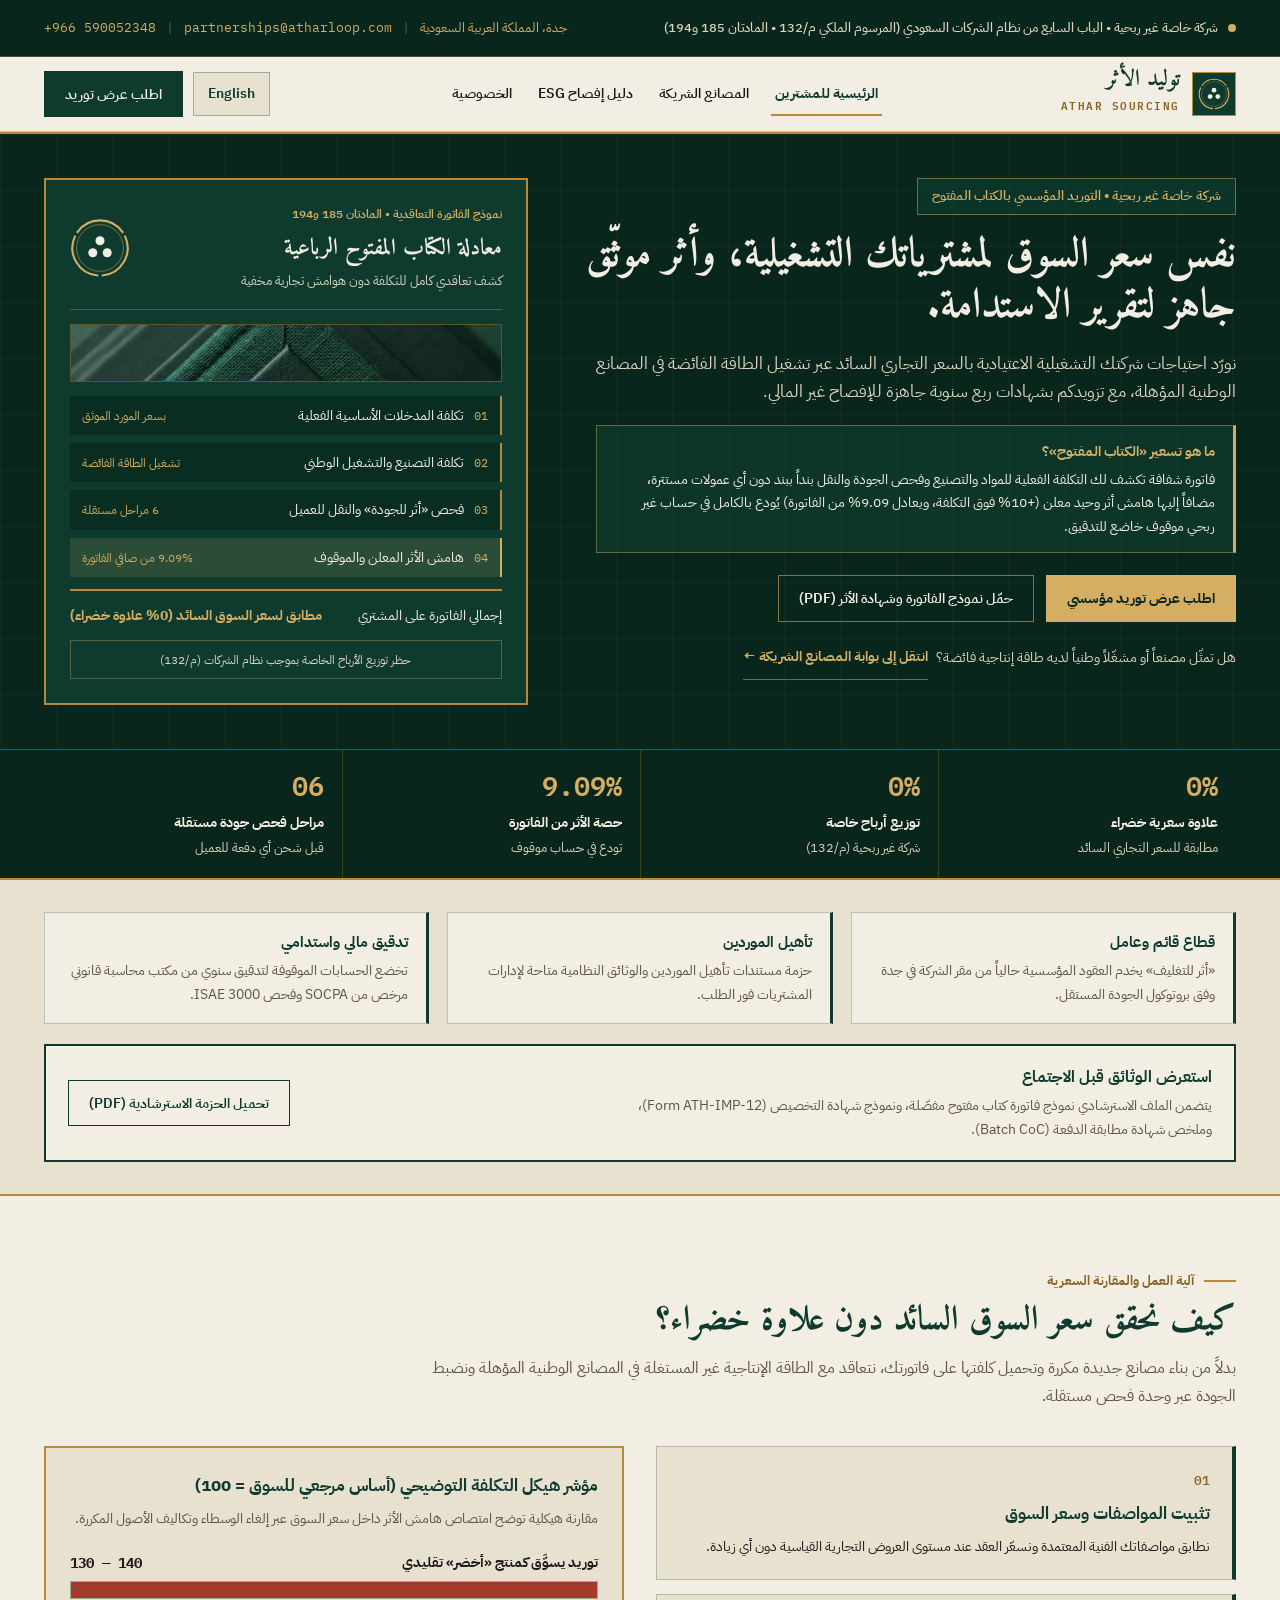
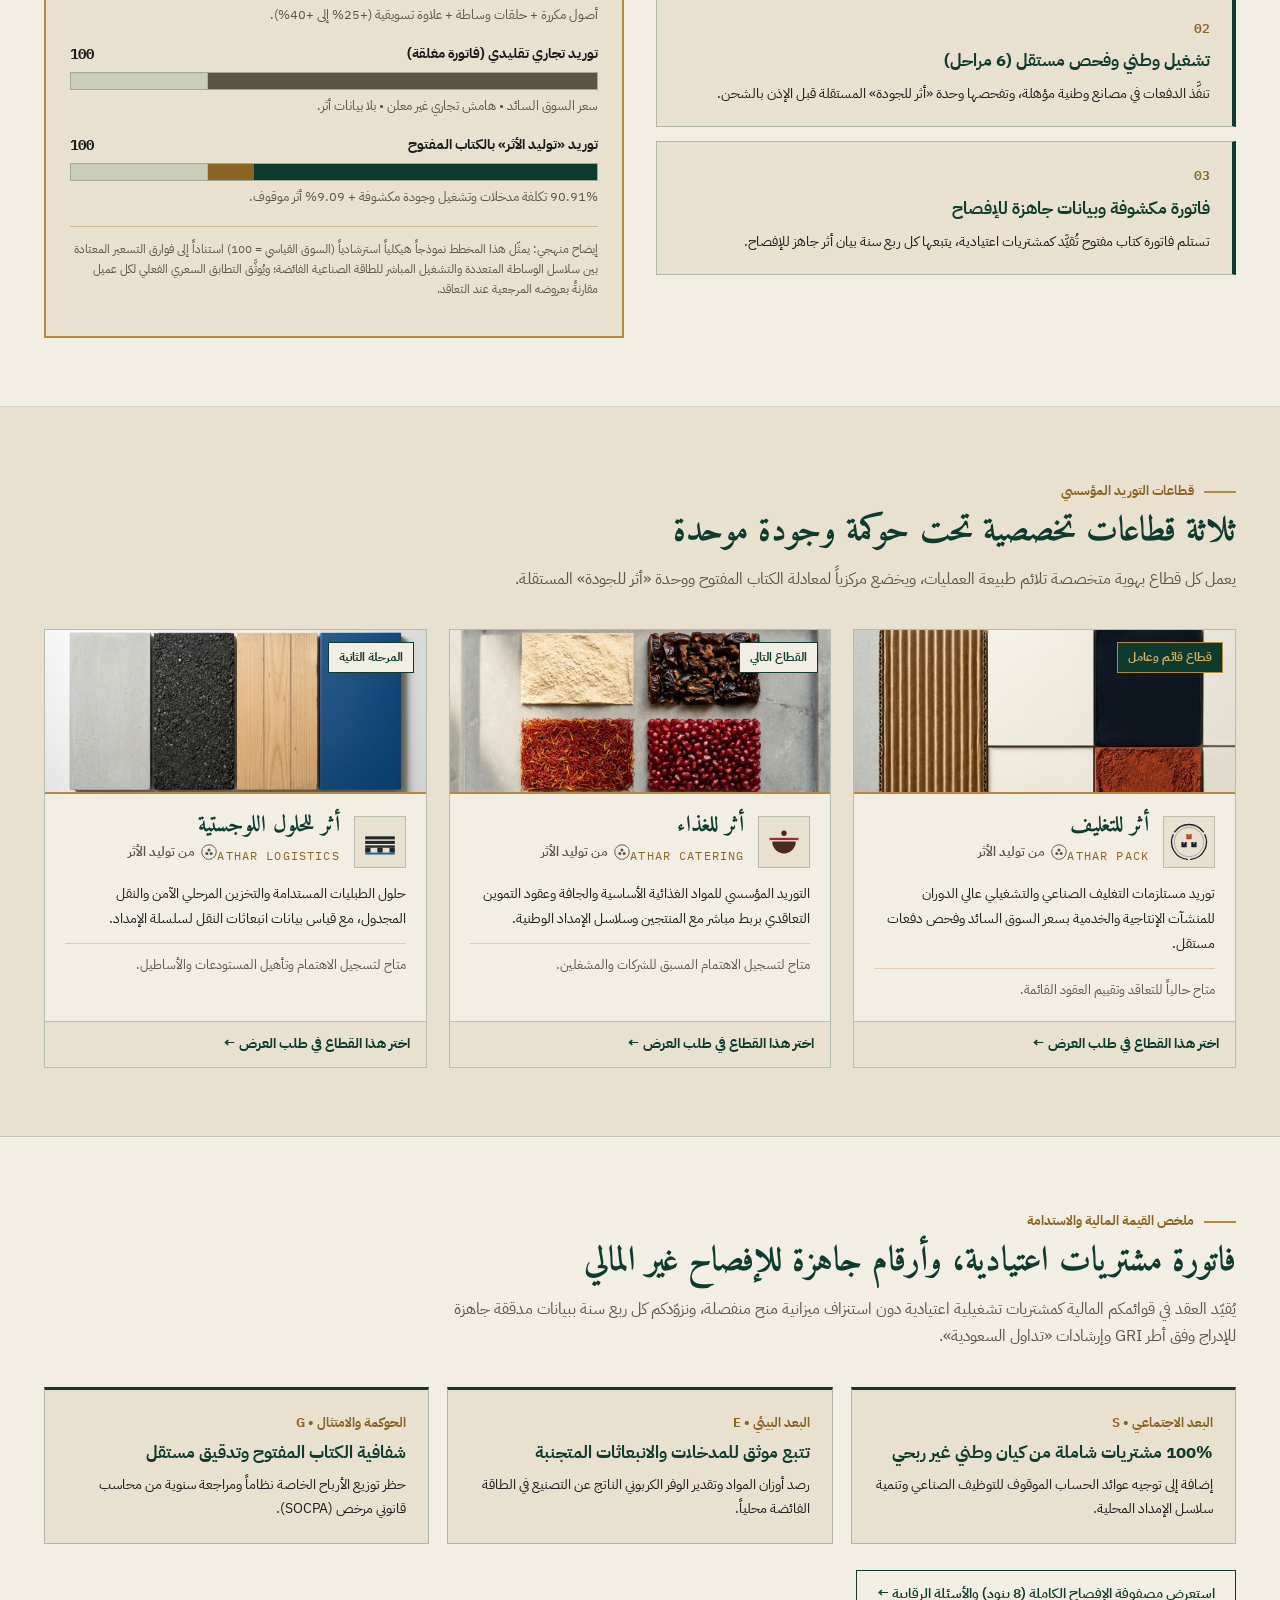
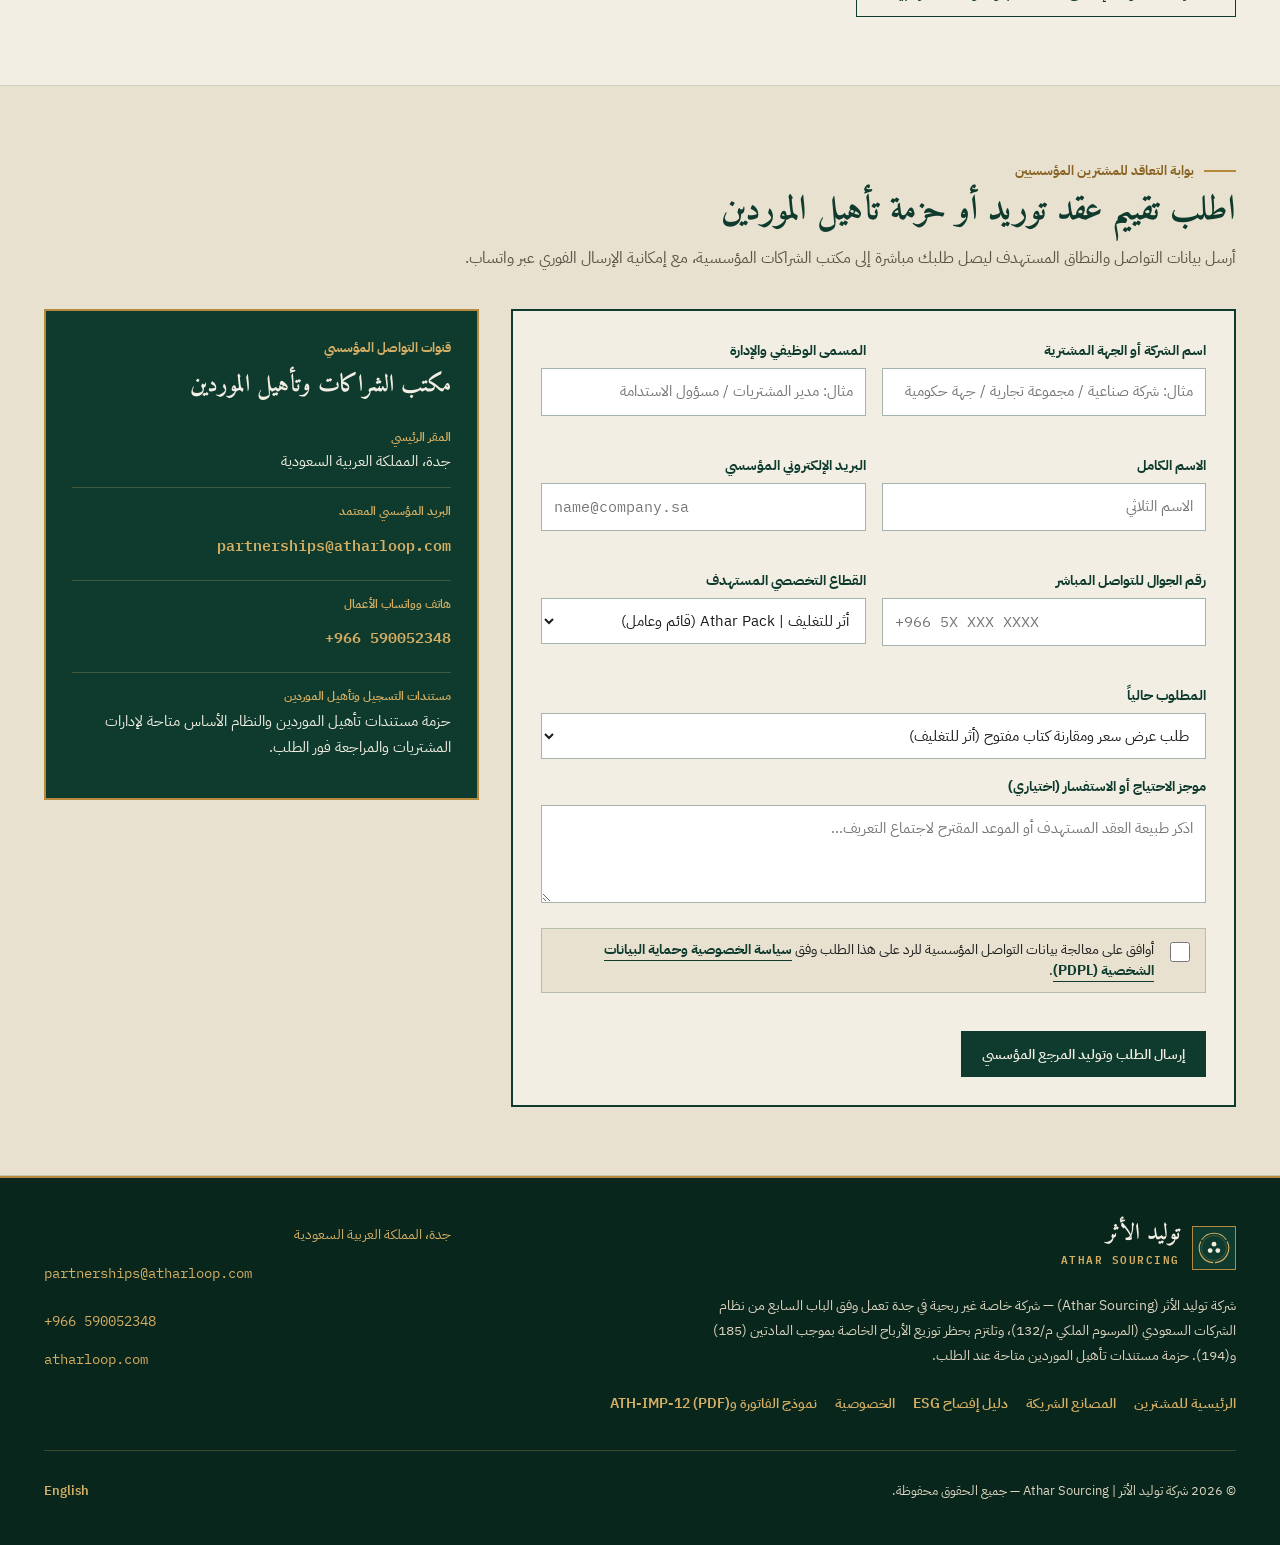
==== commit 8f557c54: "Deploy Athar Sourcing v2 multi-page bilingual site" ====
--- a/index.html
+++ b/index.html
@@ -3,23 +3,31 @@
 <head>
 <meta charset="UTF-8">
 <meta name="viewport" content="width=device-width, initial-scale=1.0">
-<title>شركة توليد الأثر | Athar Sourcing — التوريد المؤسسي بالكتاب المفتوح والأثر الموقوف نظاماً</title>
-<meta name="description" content="شركة خاصة غير ربحية في جدة تعمل وفق الباب السابع من نظام الشركات السعودي (م/132، المادتان 185 و194). تحوّل المشتريات التشغيلية إلى أثر مجتمعي وبيئي وحوكمي مدقق بسعر السوق (0% علاوة خضراء).">
+<title>شركة توليد الأثر | Athar Sourcing — مشتريات مؤسسية بسعر السوق وأثر جاهز لتقارير ESG</title>
+<meta name="description" content="نورّد احتياجات منشأتك التشغيلية بالسعر التجاري السائد عبر نظام الكتاب المفتوح، ونزوّدك ببيانات مدققة جاهزة للإفصاح في تقارير الاستدامة دون أي علاوة سعرية خضراء.">
 <link rel="canonical" href="https://atharloop.com/">
 <link rel="alternate" hreflang="ar" href="https://atharloop.com/">
 <link rel="alternate" hreflang="en" href="https://atharloop.com/en/">
 <link rel="alternate" hreflang="x-default" href="https://atharloop.com/">
 <meta property="og:type" content="website">
-<meta property="og:title" content="شركة توليد الأثر | Athar Sourcing — التوريد المؤسسي بالكتاب المفتوح والأثر الموقوف نظاماً">
-<meta property="og:description" content="شركة خاصة غير ربحية في جدة تعمل وفق الباب السابع من نظام الشركات السعودي (م/132، المادتان 185 و194). تحوّل المشتريات التشغيلية إلى أثر مجتمعي وبيئي وحوكمي مدقق بسعر السوق (0% علاوة خضراء).">
+<meta property="og:site_name" content="شركة توليد الأثر | Athar Sourcing">
+<meta property="og:title" content="شركة توليد الأثر | Athar Sourcing — مشتريات مؤسسية بسعر السوق وأثر جاهز لتقارير ESG">
+<meta property="og:description" content="نورّد احتياجات منشأتك التشغيلية بالسعر التجاري السائد عبر نظام الكتاب المفتوح، ونزوّدك ببيانات مدققة جاهزة للإفصاح في تقارير الاستدامة دون أي علاوة سعرية خضراء.">
 <meta property="og:url" content="https://atharloop.com/">
+<meta property="og:image" content="https://atharloop.com/assets/og-ar.png">
+<meta property="og:image:width" content="1200">
+<meta property="og:image:height" content="630">
+<meta name="twitter:card" content="summary_large_image">
+<meta name="twitter:title" content="شركة توليد الأثر | Athar Sourcing — مشتريات مؤسسية بسعر السوق وأثر جاهز لتقارير ESG">
+<meta name="twitter:description" content="نورّد احتياجات منشأتك التشغيلية بالسعر التجاري السائد عبر نظام الكتاب المفتوح، ونزوّدك ببيانات مدققة جاهزة للإفصاح في تقارير الاستدامة دون أي علاوة سعرية خضراء.">
+<meta name="twitter:image" content="https://atharloop.com/assets/og-ar.png">
 <meta name="theme-color" content="#0F3B2E">
 <link rel="icon" type="image/svg+xml" href="assets/favicon.svg">
 <link rel="preconnect" href="https://fonts.googleapis.com">
 <link rel="preconnect" href="https://fonts.gstatic.com" crossorigin>
 <link href="https://fonts.googleapis.com/css2?family=Amiri:wght@700&family=IBM+Plex+Mono:wght@500;600&family=IBM+Plex+Sans+Arabic:wght@400;500;600;700&family=IBM+Plex+Sans:wght@400;500;600;700&display=swap" rel="stylesheet">
 <link rel="stylesheet" href="assets/landing.css">
-<script type="application/ld+json">{"@context": "https://schema.org", "@type": "NGO", "name": "شركة توليد الأثر | Athar Sourcing", "alternateName": "Athar Sourcing", "url": "https://atharloop.com/", "email": "Hassan@atharloop.com", "telephone": "+966 590052348", "nonprofitStatus": "Saudi Private Non-Profit Company (Companies Law Part Seven, Royal Decree M/132, Articles 185 & 194)", "address": {"@type": "PostalAddress", "addressLocality": "Jeddah", "addressCountry": "SA"}, "department": [{"@type": "Organization", "name": "أثر للتغليف | Athar Pack"}, {"@type": "Organization", "name": "أثر للغذاء | Athar Catering"}, {"@type": "Organization", "name": "أثر للحلول اللوجستية | Athar Logistics"}, {"@type": "Organization", "name": "أثر للدراسات | Athar Studies"}, {"@type": "Organization", "name": "أثر للابتكار المسؤول | Athar Responsible Innovation"}]}</script>
+<script type="application/ld+json">{"@context": "https://schema.org", "@type": "NGO", "name": "شركة توليد الأثر | Athar Sourcing", "alternateName": "Athar Sourcing", "url": "https://atharloop.com/", "logo": "https://atharloop.com/assets/favicon.svg", "image": "https://atharloop.com/assets/og-ar.png", "email": "partnerships@atharloop.com", "telephone": "+966 590052348", "nonprofitStatus": "Saudi Private Non-Profit Company (Companies Law Part Seven, Royal Decree M/132, Articles 185 & 194)", "address": {"@type": "PostalAddress", "addressLocality": "Jeddah", "addressCountry": "SA"}, "department": [{"@type": "Organization", "name": "أثر للتغليف | Athar Pack"}, {"@type": "Organization", "name": "أثر للغذاء | Athar Catering"}, {"@type": "Organization", "name": "أثر للحلول اللوجستية | Athar Logistics"}, {"@type": "Organization", "name": "أثر للدراسات | Athar Studies"}, {"@type": "Organization", "name": "أثر للابتكار المسؤول | Athar Responsible Innovation"}]}</script>
 </head>
 <body>
 <a class="skip-link" href="#top">انتقل مباشرة إلى المحتوى الرئيسي</a>
@@ -32,7 +40,7 @@
     <div class="strip-meta">
       <span>جدة، المملكة العربية السعودية</span>
       <span class="strip-sep" aria-hidden="true">|</span>
-      <a class="num-ltr" href="mailto:Hassan@atharloop.com">Hassan@atharloop.com</a>
+      <a class="num-ltr" href="mailto:partnerships@atharloop.com">partnerships@atharloop.com</a>
       <span class="strip-sep" aria-hidden="true">|</span>
       <a class="num-ltr" href="https://wa.me/966590052348" target="_blank" rel="noopener">+966 590052348</a>
     </div>
@@ -40,7 +48,7 @@
 </div>
 <header class="site-header">
   <div class="container header-inner">
-    <a class="brand-lockup" href="#top" aria-label="توليد الأثر — ATHAR SOURCING">
+    <a class="brand-lockup" href="index.html" aria-label="توليد الأثر — ATHAR SOURCING">
       <div class="brand-seal-box"><svg class="seal-svg" viewBox="0 0 200 200" aria-hidden="true" focusable="false"><path d="M 24.83 46.97 A 92 92 0 0 1 175.17 46.97 M 183.51 61.41 A 92 92 0 0 1 108.34 191.62 M 91.66 191.62 A 92 92 0 0 1 16.49 61.41" fill="none" stroke="#D4AE63" stroke-width="7" stroke-linecap="round"/><circle cx="100" cy="100" r="78" fill="none" stroke="#D4AE63" stroke-width="1.6"/><g fill="#F2EEE3"><circle cx="100" cy="76" r="15"/><circle cx="76" cy="116" r="15"/><circle cx="124" cy="116" r="15"/></g></svg></div>
       <div>
         <div class="brand-text-ar">توليد الأثر</div>
@@ -48,11 +56,11 @@
       </div>
     </a>
     <nav class="primary-nav" aria-label="Primary">
-      <a class="nav-link" href="#gap">فجوة السوق</a><a class="nav-link" href="#model">النموذج والحوكمة</a><a class="nav-link" href="#esg-ledger">احتساب تقارير ESG</a><a class="nav-link" href="#loop">منظومة الأثر</a><a class="nav-link" href="#verticals">القطاعات</a><a class="nav-link" href="#governance">الضمان النظامي</a>
+      <a class="nav-link is-current" aria-current="page" href="index.html">الرئيسية للمشترين</a><a class="nav-link" href="partners/index.html">المصانع الشريكة</a><a class="nav-link" href="esg/index.html">دليل إفصاح ESG</a><a class="nav-link" href="privacy/index.html">الخصوصية</a>
     </nav>
     <div class="header-actions">
       <a class="lang-switch" href="en/index.html">English</a>
-      <a class="btn-primary header-cta-desktop" href="#start">ابدأ مسار شراكة</a>
+      <a class="btn-primary header-cta-desktop" href="#start">اطلب عرض توريد</a>
       <button id="menuToggle" class="menu-toggle" type="button" aria-expanded="false" aria-controls="mobileDrawer" aria-label="فتح قائمة التنقل">
         <span class="menu-bar"></span>
         <span class="menu-bar"></span>
@@ -62,8 +70,8 @@
   <div id="mobileDrawer" class="mobile-drawer">
     <div class="mobile-drawer-inner">
       <nav class="mobile-nav-list" aria-label="Mobile">
-        <a href="#gap">فجوة السوق</a><a href="#model">النموذج والحوكمة</a><a href="#esg-ledger">احتساب تقارير ESG</a><a href="#loop">منظومة الأثر</a><a href="#verticals">القطاعات</a><a href="#governance">الضمان النظامي</a>
-        <a href="#start">ابدأ مسار شراكة</a>
+        <a aria-current="page" href="index.html">الرئيسية للمشترين</a><a href="partners/index.html">المصانع الشريكة</a><a href="esg/index.html">دليل إفصاح ESG</a><a href="privacy/index.html">الخصوصية</a>
+        <a href="#start">اطلب عرض توريد</a>
       </nav>
     </div>
   </div>
@@ -72,39 +80,28 @@
 <section class="hero-band">
   <div class="container hero-grid">
     <div>
-      <div class="eyebrow-badge">وثيقة تأسيسية تشغيلية • المادتان 185 و194 (م/132)</div>
-      <div class="lens-bar">
-        <span class="lens-caption">اختر زاوية القراءة المؤسسية:</span>
-        <div class="lens-tabs" role="tablist" aria-label="اختر زاوية القراءة المؤسسية:">
-          <button class="lens-tab" type="button" role="tab" aria-selected="true" data-lens="buyer">للمشترين المؤسسيين والجهات الحكومية</button>
-          <button class="lens-tab" type="button" role="tab" aria-selected="false" data-lens="factory">للمصانع والمشغلين الوطنيين</button>
-        </div>
-      </div>
-      <div class="hero-mode-panel" data-lens-panel="buyer">
-        <h1 class="hero-title">مشترياتك التشغيلية بسعر السوق. وأثرك الموثّق في تقارير الاستدامة بقوة النظام.</h1>
-        <p class="hero-lead">تحوّل «شركة توليد الأثر» عقود التوريد المؤسسية الاعتيادية (OPEX / COGS) إلى أثر مجتمعي وبيئي وحوكمي مدقّق عبر معادلة الكتاب المفتوح رباعية البنود — بـ 0% علاوة سعرية خضراء، و0% توزيع أرباح خاصة.</p>
-        <ul class="hero-bullets"><li>تطابق سعري كامل مع السوق السائد (0% Green Premium) عبر تشغيل الطاقة الوطنية الفائضة.</li><li>احتساب نظامي موثّق في تقارير ESG (GRI 204-1، GRI 201-1، GRI 301، Scope 3) بشهادة ربع سنوية.</li><li>ضمان جودة مستقل من 6 مراحل (Athar QA) يفصل الرقابة الفنية عن المصنع المشغّل.</li></ul>
-        <div class="hero-cta-row">
-          <a class="btn-brass" href="#start">اطلب تقييم عقد توريد مؤسسي</a>
-          <a class="btn-outline-light" href="#esg-ledger">استعرض جدول احتساب ونسب ESG</a>
-        </div>
-      </div>
-      <div class="hero-mode-panel" data-lens-panel="factory" hidden>
-        <div class="hero-title" role="heading" aria-level="2">حوّل الطاقة الإنتاجية غير المستغلة إلى أوامر تشغيل مؤسسية مستقرة ومضمونة السداد.</div>
-        <p class="hero-lead">نتعاقد مع المصانع والمشغلين الوطنيين المؤهلين لتشغيل خطوطهم الفائضة دون أعباء التسويق والمبيعات ومخاطر التحصيل، مع إشراف «أثر للجودة» وتأهيل المنشأة لمتطلبات الاستدامة.</p>
-        <ul class="hero-bullets"><li>أوامر تشغيل كمية مجدولة ترفع نسبة إشغال الخطوط القائمة دون نفقات رأسمالية جديدة (Zero CapEx).</li><li>تسعير كتاب مفتوح عادل يضمن تغطية التكلفة التشغيلية المتفق عليها وجداول سداد منتظمة.</li><li>استفادة مباشرة من مصرف تنمية سلاسل الإمداد الوطنية (30%) ومصرف التحول البيئي (35%).</li></ul>
-        <div class="hero-cta-row">
-          <a class="btn-brass" href="#start">سجّل منشأتك كشريك تشغيلي وطني</a>
-          <a class="btn-outline-light" href="#loop">استعرض معمارية التشغيل والأثر</a>
-        </div>
+      <div class="eyebrow-badge">شركة خاصة غير ربحية • التوريد المؤسسي بالكتاب المفتوح</div>
+      <h1 class="hero-title">نفس سعر السوق لمشترياتك التشغيلية، وأثر موثّق جاهز لتقرير الاستدامة.</h1>
+      <p class="hero-lead">نورّد احتياجات شركتك التشغيلية الاعتيادية بالسعر التجاري السائد عبر تشغيل الطاقة الفائضة في المصانع الوطنية المؤهلة، مع تزويدكم بشهادات ربع سنوية جاهزة للإفصاح غير المالي.</p>
+      <div class="open-book-box">
+        <div class="open-book-title">ما هو تسعير «الكتاب المفتوح»؟</div>
+        <p class="open-book-def">فاتورة شفافة تكشف لك التكلفة الفعلية للمواد والتصنيع وفحص الجودة والنقل بنداً ببند دون أي عمولات مستترة، مضافاً إليها هامش أثر وحيد معلن (+10% فوق التكلفة، ويعادل 9.09% من الفاتورة) يُودع بالكامل في حساب غير ربحي موقوف خاضع للتدقيق.</p>
+      </div>
+      <div class="hero-cta-row">
+        <a class="btn-brass" href="#start">اطلب عرض توريد مؤسسي</a>
+        <a class="btn-outline-light" href="assets/specimens/athar-specimen-ar.pdf" target="_blank" rel="noopener">حمّل نموذج الفاتورة وشهادة الأثر (PDF)</a>
+      </div>
+      <div class="hero-sublink-row">
+        <span>هل تمثّل مصنعاً أو مشغّلاً وطنياً لديه طاقة إنتاجية فائضة؟</span>
+        <a class="hero-sublink" href="partners/index.html">انتقل إلى بوابة المصانع الشريكة ←</a>
       </div>
     </div>
     <aside class="deed-specimen" aria-label="معادلة الكتاب المفتوح الرباعية">
       <div class="deed-specimen-head">
         <div>
-          <div class="deed-code num-ltr">STATUTORY DEED • ART. 185 &amp; 194</div>
+          <div class="deed-code">نموذج الفاتورة التعاقدية • المادتان 185 و194</div>
           <h2 class="deed-title">معادلة الكتاب المفتوح الرباعية</h2>
-          <p class="deed-sub">تسعير مكشوف التكلفة تعاقدياً دون هوامش خفية</p>
+          <p class="deed-sub">كشف تعاقدي كامل للتكلفة دون هوامش تجارية مخفية</p>
         </div>
         <div class="deed-specimen-seal"><svg class="seal-svg" viewBox="0 0 200 200" aria-hidden="true" focusable="false"><path d="M 24.83 46.97 A 92 92 0 0 1 175.17 46.97 M 183.51 61.41 A 92 92 0 0 1 108.34 191.62 M 91.66 191.62 A 92 92 0 0 1 16.49 61.41" fill="none" stroke="#D4AE63" stroke-width="7" stroke-linecap="round"/><circle cx="100" cy="100" r="78" fill="none" stroke="#D4AE63" stroke-width="1.6"/><g fill="#F2EEE3"><circle cx="100" cy="76" r="15"/><circle cx="76" cy="116" r="15"/><circle cx="124" cy="116" r="15"/></g></svg></div>
       </div>
@@ -112,181 +109,123 @@
         <img src="assets/materials/pillar-01-sovereign-green.jpg" alt="ملمس الصك السيادي الأخضر لشركة توليد الأثر" width="640" height="128" loading="eager">
       </div>
       <div class="deed-rows">
-        <div class="deed-row"><span class="deed-row-main"><span class="deed-row-idx num-ltr">01</span> <span>تكلفة المدخلات الأساسية الفعلية</span></span><span class="deed-row-meta">بسعر التوريد الموثق</span></div><div class="deed-row"><span class="deed-row-main"><span class="deed-row-idx num-ltr">02</span> <span>تكلفة التحويل والتشغيل الوطني</span></span><span class="deed-row-meta">تشغيل الطاقة الفائضة</span></div><div class="deed-row"><span class="deed-row-main"><span class="deed-row-idx num-ltr">03</span> <span>أثر للجودة (6 مراحل) واللوجستيات</span></span><span class="deed-row-meta">تسليم مطابق للمواصفات</span></div><div class="deed-row deed-row-highlight"><span class="deed-row-main"><span class="deed-row-idx num-ltr">04</span> <span>هامش الأثر المعلن والموقوف نظاماً</span></span><span class="deed-row-meta">+10% فوق التكلفة = 9.09% من الفاتورة</span></div>
+        <div class="deed-row"><span class="deed-row-main"><span class="deed-row-idx num-ltr">01</span> <span>تكلفة المدخلات الأساسية الفعلية</span></span><span class="deed-row-meta">بسعر المورد الموثق</span></div><div class="deed-row"><span class="deed-row-main"><span class="deed-row-idx num-ltr">02</span> <span>تكلفة التصنيع والتشغيل الوطني</span></span><span class="deed-row-meta">تشغيل الطاقة الفائضة</span></div><div class="deed-row"><span class="deed-row-main"><span class="deed-row-idx num-ltr">03</span> <span>فحص «أثر للجودة» والنقل للعميل</span></span><span class="deed-row-meta">6 مراحل مستقلة</span></div><div class="deed-row deed-row-highlight"><span class="deed-row-main"><span class="deed-row-idx num-ltr">04</span> <span>هامش الأثر المعلن والموقوف</span></span><span class="deed-row-meta">9.09% من صافي الفاتورة</span></div>
       </div>
       <div class="deed-total">
-        <span>السعر الإجمالي على العميل المؤسسي</span>
-        <span class="deed-total-val">مطابق لسعر السوق (0% علاوة خضراء)</span>
-      </div>
-      <div class="deed-stamp">حظر قطعي لتوزيع الأرباح الخاصة • حساب موقوف مدقق (SOCPA + ISAE 3000)</div>
+        <span>إجمالي الفاتورة على المشتري</span>
+        <span class="deed-total-val">مطابق لسعر السوق السائد (0% علاوة خضراء)</span>
+      </div>
+      <div class="deed-stamp">حظر توزيع الأرباح الخاصة بموجب نظام الشركات (م/132)</div>
     </aside>
   </div>
   <div class="kpi-strip">
     <div class="container kpi-grid">
-      <div class="kpi-cell"><div class="kpi-num num-ltr">0%</div><div class="kpi-label">علاوة سعرية خضراء</div><div class="kpi-sub">مطابقة لسعر السوق السائد</div></div><div class="kpi-cell"><div class="kpi-num num-ltr">0%</div><div class="kpi-label">توزيع أرباح خاصة</div><div class="kpi-sub">بقوة المادتين 185 و194</div></div><div class="kpi-cell"><div class="kpi-num num-ltr">9.09%</div><div class="kpi-label">حصة الأثر من صافي الفاتورة</div><div class="kpi-sub">تعادل +10% فوق التكلفة الفعلية</div></div><div class="kpi-cell"><div class="kpi-num num-ltr">06</div><div class="kpi-label">مراحل رقابة «أثر للجودة»</div><div class="kpi-sub">فحص مستقل قبل الإفراج</div></div>
-    </div>
-  </div>
-</section>
-<section id="gap" class="section-band">
+      <div class="kpi-cell"><div class="kpi-num num-ltr">0%</div><div class="kpi-label">علاوة سعرية خضراء</div><div class="kpi-sub">مطابقة للسعر التجاري السائد</div></div><div class="kpi-cell"><div class="kpi-num num-ltr">0%</div><div class="kpi-label">توزيع أرباح خاصة</div><div class="kpi-sub">شركة غير ربحية (م/132)</div></div><div class="kpi-cell"><div class="kpi-num num-ltr">9.09%</div><div class="kpi-label">حصة الأثر من الفاتورة</div><div class="kpi-sub">تودع في حساب موقوف</div></div><div class="kpi-cell"><div class="kpi-num num-ltr">06</div><div class="kpi-label">مراحل فحص جودة مستقلة</div><div class="kpi-sub">قبل شحن أي دفعة للعميل</div></div>
+    </div>
+  </div>
+</section>
+<section class="trust-band" aria-label="استعرض الوثائق قبل الاجتماع">
+  <div class="container">
+    <div class="trust-grid">
+      <div class="trust-card"><h2 class="trust-card-title">قطاع قائم وعامل</h2><p class="trust-card-desc">«أثر للتغليف» يخدم العقود المؤسسية حالياً من مقر الشركة في جدة وفق بروتوكول الجودة المستقل.</p></div><div class="trust-card"><h2 class="trust-card-title">تأهيل الموردين</h2><p class="trust-card-desc">حزمة مستندات تأهيل الموردين والوثائق النظامية متاحة لإدارات المشتريات فور الطلب.</p></div><div class="trust-card"><h2 class="trust-card-title">تدقيق مالي واستدامي</h2><p class="trust-card-desc">تخضع الحسابات الموقوفة لتدقيق سنوي من مكتب محاسبة قانوني مرخص من SOCPA وفحص ISAE 3000.</p></div>
+    </div>
+    <div class="specimen-bar">
+      <div>
+        <div class="specimen-bar-title">استعرض الوثائق قبل الاجتماع</div>
+        <p class="specimen-bar-desc">يتضمن الملف الاسترشادي نموذج فاتورة كتاب مفتوح مفصّلة، ونموذج شهادة التخصيص (Form ATH-IMP-12)، وملخص شهادة مطابقة الدفعة (Batch CoC).</p>
+      </div>
+      <a class="btn-outline-dark" href="assets/specimens/athar-specimen-ar.pdf" target="_blank" rel="noopener">تحميل الحزمة الاسترشادية (PDF)</a>
+    </div>
+  </div>
+</section>
+<section id="how-it-works" class="section-band">
   <div class="container">
     <div class="section-header">
-      <div class="chapter-meta"><span>الباب الأول • 01</span><span class="chapter-rule" aria-hidden="true"></span><span>تشخيص الفجوة المؤسسية</span></div>
-      <h2 class="section-title">لماذا تتعثر المشتريات المستدامة التقليدية أمام لجان المشتريات والمراجعة؟</h2>
-      <p class="section-intro">تواجه القيادات التنفيذية معادلة صفرية مصطنعة: إما قبول فواتير «خضراء» متضخمة تستنزف ميزانية التشغيل، أو البقاء في عقود مغلقة التكلفة تفصل سلاسل الإمداد عن مستهدفات الاستدامة.</p>
-    </div>
-    <div class="gap-layout">
-      <div>
-        <div class="gap-tablist" role="tablist" aria-label="تشخيص الفجوة المؤسسية">
-          <button class="gap-tab" type="button" role="tab" aria-selected="true" data-gap-tab="gap-premium"><span class="gap-tab-code num-ltr">01</span><span>علاوة السعر الأخضر (+20% إلى +40%)</span></button><button class="gap-tab" type="button" role="tab" aria-selected="false" data-gap-tab="gap-silo"><span class="gap-tab-code num-ltr">02</span><span>انفصال المسؤولية الاجتماعية عن المشتريات (OPEX)</span></button><button class="gap-tab" type="button" role="tab" aria-selected="false" data-gap-tab="gap-audit"><span class="gap-tab-code num-ltr">03</span><span>الفواتير المغلقة ومخاطر الغسل الأخضر</span></button>
+      <div class="chapter-meta"><span class="chapter-rule" aria-hidden="true"></span><span>آلية العمل والمقارنة السعرية</span></div>
+      <h2 class="section-title">كيف نحقق سعر السوق السائد دون علاوة خضراء؟</h2>
+      <p class="section-intro">بدلاً من بناء مصانع جديدة مكررة وتحميل كلفتها على فاتورتك، نتعاقد مع الطاقة الإنتاجية غير المستغلة في المصانع الوطنية المؤهلة ونضبط الجودة عبر وحدة فحص مستقلة.</p>
+    </div>
+    <div class="how-layout">
+      <div class="steps-stack">
+        <div class="step-card"><div class="step-num num-ltr">01</div><h3 class="step-title">تثبيت المواصفات وسعر السوق</h3><p class="step-desc">نطابق مواصفاتك الفنية المعتمدة ونسعّر العقد عند مستوى العروض التجارية القياسية دون أي زيادة.</p></div><div class="step-card"><div class="step-num num-ltr">02</div><h3 class="step-title">تشغيل وطني وفحص مستقل (6 مراحل)</h3><p class="step-desc">تنفَّذ الدفعات في مصانع وطنية مؤهلة، وتفحصها وحدة «أثر للجودة» المستقلة قبل الإذن بالشحن.</p></div><div class="step-card"><div class="step-num num-ltr">03</div><h3 class="step-title">فاتورة مكشوفة وبيانات جاهزة للإفصاح</h3><p class="step-desc">تستلم فاتورة كتاب مفتوح تُقيَّد كمشتريات اعتيادية، يتبعها كل ربع سنة بيان أثر جاهز للإفصاح.</p></div>
+      </div>
+      <aside class="bench-card" aria-label="مؤشر هيكل التكلفة التوضيحي (أساس مرجعي للسوق = 100)">
+        <h3 class="bench-title">مؤشر هيكل التكلفة التوضيحي (أساس مرجعي للسوق = 100)</h3>
+        <p class="bench-note">مقارنة هيكلية توضح امتصاص هامش الأثر داخل سعر السوق عبر إلغاء الوسطاء وتكاليف الأصول المكررة.</p>
+        <div class="bench-list">
+          <div><div class="bench-item-head"><span>توريد يسوَّق كمنتج «أخضر» تقليدي</span><span class="num-ltr">130 — 140</span></div><div class="bench-track"><div class="bench-bar-fill bench-bar-inflated" style="--ratio:1.0"></div></div><p class="bench-caption">أصول مكررة + حلقات وساطة + علاوة تسويقية (+25% إلى +40%).</p></div><div><div class="bench-item-head"><span>توريد تجاري تقليدي (فاتورة مغلقة)</span><span class="num-ltr">100</span></div><div class="bench-track"><div class="bench-bar-fill bench-bar-opaque" style="--ratio:0.74"></div></div><p class="bench-caption">سعر السوق السائد • هامش تجاري غير معلن • بلا بيانات أثر.</p></div><div><div class="bench-item-head"><span>توريد «توليد الأثر» بالكتاب المفتوح</span><span class="num-ltr">100</span></div><div class="bench-track"><div class="bench-bar-fill bench-bar-athar" style="--ratio:0.74"></div></div><p class="bench-caption">90.91% تكلفة مدخلات وتشغيل وجودة مكشوفة + 9.09% أثر موقوف.</p></div>
         </div>
-        <div class="gap-panel" data-gap-panel="gap-premium"><h3 class="gap-panel-title">الاستدامة التقليدية تُسعَّر كسلعة فاخرة لا كبنية تشغيلية كفؤة.</h3><div class="gap-compare-row"><div class="gap-box"><strong>الإشكال السائد:</strong> يُحمّل الموردون التقليديون تكاليف الأصول المهدرة وسلاسل الوساطة المتعددة فوق الفاتورة تحت مسمى «منتجات مسؤولة»، مما يدفع لجان المشتريات والمالية لرفضها فور مقارنتها بالعروض السعرية القياسية.</div><div class="gap-box gap-box-sol"><strong>المعالجة النظامية في توليد الأثر:</strong> تُلغي «توليد الأثر» هذه العلاوة جذرياً عبر التعاقد المباشر مع الطاقة الإنتاجية الفائضة في المصانع الوطنية وتثبيت هامش أثر وحيد معلن (+10% فوق التكلفة المباشرة) يبقى داخل السقف السعري الطبيعي للسوق.</div></div><div class="gap-metric-pill">0% علاوة خضراء فوق سعر السوق</div></div><div class="gap-panel" data-gap-panel="gap-silo" hidden><h3 class="gap-panel-title">برامج المنح الموسمية تُستنزف سنوياً بينما تبقى 95% من ميزانيات التوريد بلا أثر.</h3><div class="gap-compare-row"><div class="gap-box"><strong>الإشكال السائد:</strong> تُدار مبادرات خدمة المجتمع غالباً كمخصصات مقطوعة هشة تتقلص مع أول ضغط مالي، في حين تمر عقود التوريد التشغيلية المليونية (COGS / OPEX) دون أن تولّد وظيفة صناعية واحدة أو رقماً موثقاً في تقرير الاستدامة.</div><div class="gap-box gap-box-sol"><strong>المعالجة النظامية في توليد الأثر:</strong> يدمج نموذجنا الأثر داخل عقد التوريد ذاته؛ فتتحول كل فاتورة تشغيلية اعتيادية إلى مشتريات شاملة (GRI 204-1) واستثمار مجتمعي وبيئي موقوف نظاماً دون تحميل العميل ريالاً إضافياً خارج ميزانيته المعتمدة.</div></div><div class="gap-metric-pill">100% قيد تشغيلي اعتيادي (OPEX / COGS)</div></div><div class="gap-panel" data-gap-panel="gap-audit" hidden><h3 class="gap-panel-title">وعود إنشائية غير قابلة للتحقق أمام مدققي SOCPA وISAE 3000.</h3><div class="gap-compare-row"><div class="gap-box"><strong>الإشكال السائد:</strong> تكتفي العقود السائدة برقم إجمالي مقطوع وشعارات بيئية عامة تفتقر إلى سلسلة حيازة للدفعات أو إثبات مالي لوجهة الفائض، ما يعرّض التقارير غير المالية للملاحظات الرقابية ومخاطر الغسل الأخضر.</div><div class="gap-box gap-box-sol"><strong>المعالجة النظامية في توليد الأثر:</strong> تفصل فاتورة الكتاب المفتوح التكاليف الفعلية عن هامش الأثر المعلن، وتُرفق كل ربع سنة بتقرير أثر المعتمد وشهادة (Form ATH-IMP-12) الخاضعة لتدقيق مالي واستدامي مزدوج.</div></div><div class="gap-metric-pill">تدقيق مزدوج: SOCPA CPA + ISAE 3000</div></div>
-      </div>
-      <aside class="bench-card" aria-label="مؤشر المقارنة السعرية وهيكل الفاتورة (أساس مرجعي = 100)">
-        <h3 class="bench-title">مؤشر المقارنة السعرية وهيكل الفاتورة (أساس مرجعي = 100)</h3>
-        <p class="bench-note">مقارنة هيكلية توضح كيف يستوعب نموذج تشغيل الطاقة الفائضة هامش الأثر المعلن ضمن سعر السوق السائد.</p>
-        <div class="bench-list">
-          <div><div class="bench-item-head"><span>توريد «مستدام» تقليدي بعلاوة خضراء</span><span class="num-ltr">130 — 140</span></div><div class="bench-track"><div class="bench-bar-fill bench-bar-inflated" style="--ratio:1.0"></div></div><p class="bench-caption">تكلفة رأسمالية مكررة + وسطاء + علاوة تسويقية غير مدققة (+25% إلى +40%).</p></div><div><div class="bench-item-head"><span>توريد تجاري تقليدي (فاتورة مغلقة)</span><span class="num-ltr">100</span></div><div class="bench-track"><div class="bench-bar-fill bench-bar-opaque" style="--ratio:0.74"></div></div><p class="bench-caption">سعر السوق السائد • هامش تجاري مستتر • 0% أثر موثّق في تقارير ESG.</p></div><div><div class="bench-item-head"><span>توريد «توليد الأثر» بالكتاب المفتوح</span><span class="num-ltr">100</span></div><div class="bench-track"><div class="bench-bar-fill bench-bar-athar" style="--ratio:0.74"></div></div><p class="bench-caption">90.91% تكلفة تشغيلية وجودة ولوجستيات مكشوفة + 9.09% (+10% فوق التكلفة) أثر موقوف نظاماً.</p></div>
-        </div>
+        <p class="bench-method-note">إيضاح منهجي: يمثّل هذا المخطط نموذجاً هيكلياً استرشادياً (السوق القياسي = 100) استناداً إلى فوارق التسعير المعتادة بين سلاسل الوساطة المتعددة والتشغيل المباشر للطاقة الصناعية الفائضة؛ ويُوثَّق التطابق السعري الفعلي لكل عميل مقارنةً بعروضه المرجعية عند التعاقد.</p>
       </aside>
     </div>
   </div>
 </section>
-<section id="model" class="section-band band-sand">
+<section id="verticals" class="section-band band-sand">
   <div class="container">
     <div class="section-header">
-      <div class="chapter-meta"><span>الباب الثاني • 02</span><span class="chapter-rule" aria-hidden="true"></span><span>الهندسة التشغيلية والرقابية</span></div>
-      <h2 class="section-title">أربع ركائز تحكم العقد وست مراحل مستقلة تضبط الجودة</h2>
-      <p class="section-intro">تعمل «توليد الأثر» ككيان أم خفيف الأصول يوحّد معايير التعاقد والشفافية المالية وتأكيد الجودة عبر كافة قطاعات التوريد التخصصية.</p>
-    </div>
-    <div class="model-grid">
-      <div class="accordion-stack" data-single-open="true">
-        <div class="accordion-card is-open"><button class="accordion-trigger" type="button" aria-expanded="true"><div><div class="acc-num num-ltr">01 • ZERO CAPEX • IDLE CAPACITY</div><div class="acc-title">التشغيل خفيف الأصول عبر الطاقة الوطنية الفائضة</div><div class="acc-summary">توجيه الطلب المؤسسي إلى خطوط الإنتاج والمنشآت الوطنية القائمة بدلاً من تأسيس مصانع مكررة.</div></div><span class="acc-icon" aria-hidden="true">+</span></button><div class="accordion-panel"><div class="accordion-inner"><div class="accordion-body">تستثمر الشركة في بناء العقود وأنظمة الجودة بدلاً من التملك الرأسمالي الثقيل، مما يخفض التكلفة الثابتة ويمنع الانبعاثات الرأسمالية التأسيسية ويرفع كفاءة الأصول الصناعية الوطنية.</div></div></div></div><div class="accordion-card"><button class="accordion-trigger" type="button" aria-expanded="false"><div><div class="acc-num num-ltr">02 • 4-PART OPEN-BOOK PRICING</div><div class="acc-title">معادلة الكتاب المفتوح رباعية البنود</div><div class="acc-summary">كشف تعاقدي كامل لبنود الفاتورة الأربعة دون أي رسوم أو عمولات مستترة.</div></div><span class="acc-icon" aria-hidden="true">+</span></button><div class="accordion-panel"><div class="accordion-inner"><div class="accordion-body">تتكون كل فاتورة من: (1) المدخلات الأساسية الفعلية، (2) التحويل والتشغيل المتفق عليه، (3) تأكيد الجودة المستقلة واللوجستيات، (4) هامش أثر وحيد معلن (+10% فوق التكلفة الفعلية = 9.09% من الفاتورة).</div></div></div></div><div class="accordion-card"><button class="accordion-trigger" type="button" aria-expanded="false"><div><div class="acc-num num-ltr">03 • INDEPENDENT ATHAR QA</div><div class="acc-title">وحدة «أثر للجودة» المستقلة عن المصانع المشغّلة</div><div class="acc-summary">مساءلة تعاقدية موحدة أمام العميل تفصل سلطة الفحص والإفراج عن جهة التصنيع.</div></div><span class="acc-icon" aria-hidden="true">+</span></button><div class="accordion-panel"><div class="accordion-inner"><div class="accordion-body">لا تغادر أي دفعة إلى مستودعات العميل إلا بعد اجتياز بروتوكول تأكيد الجودة ذي المراحل الست وإصدار شهادة مطابقة الدفعة (Batch CoC) وسجل التتبع الكامل.</div></div></div></div><div class="accordion-card"><button class="accordion-trigger" type="button" aria-expanded="false"><div><div class="acc-num num-ltr">04 • STATUTORY PROFIT-LOCK</div><div class="acc-title">القفل النظامي للأرباح والحساب البنكي الموقوف</div><div class="acc-summary">حماية قانونية دائمة تمنع تسرب أي ريال من عوائد الأثر إلى منفعة خاصة.</div></div><span class="acc-icon" aria-hidden="true">+</span></button><div class="accordion-panel"><div class="accordion-inner"><div class="accordion-body">بموجب المادتين (185) و(194) من نظام الشركات السعودي (م/132)، تُودع عوائد الأثر في حساب موقوف مستقل وتُصرف حصراً في المصارف التنموية الثلاثة المعتمدة تحت تدقيق مزدوج.</div></div></div></div>
-      </div>
-      <aside class="qa-card">
-        <div class="qa-kicker num-ltr">وحدة أثر للجودة • ATHAR QA</div>
-        <h3 class="qa-title">بروتوكول تأكيد الجودة المستقل ذو المراحل الست</h3>
-        <p class="qa-sub">منهجية رقابية موحدة تتكيف مع المعايير القياسية لكل قطاع قبل الإفراج عن أي توريد مؤسسي.</p>
-        <div class="qa-photo-bar">
-          <img src="assets/materials/pillar-02-deed-parchment.jpg" alt="ورق صك الوقف المعتمد لتوثيق العقود" width="320" height="120" loading="lazy">
-          <img src="assets/materials/pillar-03-signet-brass.jpg" alt="الختم النحاسي المعتمد للحوكمة وتأكيد الجودة" width="320" height="120" loading="lazy">
-        </div>
-        <div class="qa-stages" role="tablist" aria-label="بروتوكول تأكيد الجودة المستقل ذو المراحل الست">
-          <button class="qa-stage-btn" type="button" role="tab" aria-selected="true" data-qa-stage="01" data-qa-detail="التحقق المسبق من مطابقة المواد الأساسية ومصادر التوريد للاشتراطات الفنية والبيئية المعتمدة في القطاع المعني."><span class="qa-stage-num num-ltr">01</span><span>تأهيل المدخلات والمصادر</span></button><button class="qa-stage-btn" type="button" role="tab" aria-selected="false" data-qa-stage="02" data-qa-detail="توثيق واعتماد المواصفات القياسية والعينة المرجعية رسمياً مع العميل المؤسسي قبل إطلاق التشغيل الكمي."><span class="qa-stage-num num-ltr">02</span><span>اعتماد العينة المرجعية (First Article)</span></button><button class="qa-stage-btn" type="button" role="tab" aria-selected="false" data-qa-stage="03" data-qa-detail="متابعة ميدانية ورقمية لمؤشرات الانضباط التشغيلي لدى الشركاء الصناعيين واللوجستيين أثناء التنفيذ."><span class="qa-stage-num num-ltr">03</span><span>الرقابة الدورية أثناء التشغيل (In-Process QA)</span></button><button class="qa-stage-btn" type="button" role="tab" aria-selected="false" data-qa-stage="04" data-qa-detail="فحص نهائي مستقل للدفعة المنتجة وإصدار شهادة مطابقة الدفعة كشرط إلزامي للإذن بالشحن."><span class="qa-stage-num num-ltr">04</span><span>فحص المطابقة قبل الإفراج (Batch CoC)</span></button><button class="qa-stage-btn" type="button" role="tab" aria-selected="false" data-qa-stage="05" data-qa-detail="ربط رقم الدفعة بسجل المدخلات وظروف المناولة والتخزين والنقل حتى رصيف استلام العميل (DDP)."><span class="qa-stage-num num-ltr">05</span><span>التتبع وسلسلة الحيازة (Traceability)</span></button><button class="qa-stage-btn" type="button" role="tab" aria-selected="false" data-qa-stage="06" data-qa-detail="التزام تعاقدي باتفاقيات مستوى الخدمة ومعالجة الأسباب الجذرية لأي انحراف لضمان استدامة الاعتمادية."><span class="qa-stage-num num-ltr">06</span><span>إدارة مستوى الخدمة والتحسين (SLA &amp; CAPA)</span></button>
-        </div>
-        <div id="qaDetailBox" class="qa-detail-box" aria-live="polite">التحقق المسبق من مطابقة المواد الأساسية ومصادر التوريد للاشتراطات الفنية والبيئية المعتمدة في القطاع المعني.</div>
-      </aside>
-    </div>
-  </div>
-</section>
-<section id="esg-ledger" class="section-band">
+      <div class="chapter-meta"><span class="chapter-rule" aria-hidden="true"></span><span>قطاعات التوريد المؤسسي</span></div>
+      <h2 class="section-title">ثلاثة قطاعات تخصصية تحت حوكمة وجودة موحدة</h2>
+      <p class="section-intro">يعمل كل قطاع بهوية متخصصة تلائم طبيعة العمليات، ويخضع مركزياً لمعادلة الكتاب المفتوح ووحدة «أثر للجودة» المستقلة.</p>
+    </div>
+    <div class="verticals-grid">
+      <article class="vertical-card"><div><div class="vertical-photo-wrap"><img src="assets/materials/sector-01-athar-pack.jpg" alt="ملمس ألياف التغليف الصناعي المؤسسي لقطاع أثر للتغليف" width="480" height="240" loading="lazy"><span class="vertical-status is-live">قطاع قائم وعامل</span></div><div class="vertical-body"><div class="vertical-identity-row"><div class="vmark-box"><svg class="vmark-svg" viewBox="0 0 200 200" role="img" aria-label="أثر للتغليف | Athar Pack"><path d="M 24.83 46.97 A 92 92 0 0 1 175.17 46.97 M 183.51 61.41 A 92 92 0 0 1 108.34 191.62 M 91.66 191.62 A 92 92 0 0 1 16.49 61.41" fill="none" stroke="#1C2230" stroke-width="7" stroke-linecap="round"/><circle cx="100" cy="100" r="78" fill="none" stroke="#1C2230" stroke-width="1.6"/><path d="M 86 58 H 97 V 66 H 103 V 58 H 114 V 86 H 86 Z" fill="#B4442B"/><g fill="#1C2230"><path d="M 60 100 H 71 V 108 H 77 V 100 H 88 V 128 H 60 Z"/><path d="M 112 100 H 123 V 108 H 129 V 100 H 140 V 128 H 112 Z"/></g></svg></div><div><div class="vertical-name-ar">أثر للتغليف</div><div class="vertical-name-en num-ltr">ATHAR PACK</div><span class="endorse-lockup"><svg class="endorse-seal" viewBox="0 0 200 200" aria-hidden="true"><path d="M 24.83 46.97 A 92 92 0 0 1 175.17 46.97 M 183.51 61.41 A 92 92 0 0 1 108.34 191.62 M 91.66 191.62 A 92 92 0 0 1 16.49 61.41" fill="none" stroke="currentColor" stroke-width="12" stroke-linecap="round"/><g fill="currentColor"><circle cx="100" cy="74" r="19"/><circle cx="73" cy="118" r="19"/><circle cx="127" cy="118" r="19"/></g></svg><span>من توليد الأثر</span></span></div></div><p class="vertical-desc">توريد مستلزمات التغليف الصناعي والتشغيلي عالي الدوران للمنشآت الإنتاجية والخدمية بسعر السوق السائد وفحص دفعات مستقل.</p><div class="vertical-gov-note">متاح حالياً للتعاقد وتقييم العقود القائمة.</div></div></div><button class="vertical-select-btn" type="button" data-select-vertical="pack">اختر هذا القطاع في طلب العرض ←</button></article><article class="vertical-card"><div><div class="vertical-photo-wrap"><img src="assets/materials/sector-02-athar-catering.jpg" alt="ملمس المواد الغذائية الجافة والأساسية لقطاع أثر للغذاء" width="480" height="240" loading="lazy"><span class="vertical-status">القطاع التالي</span></div><div class="vertical-body"><div class="vertical-identity-row"><div class="vmark-box"><svg class="vmark-svg" viewBox="0 0 200 200" role="img" aria-label="أثر للغذاء | Athar Catering"><rect x="24" y="78" width="152" height="12" fill="#A3243B"/><path d="M38 98 H162 A62 62 0 0 1 38 98 Z" fill="#4A2A1A"/><circle cx="100" cy="54" r="14" fill="#4A2A1A"/></svg></div><div><div class="vertical-name-ar">أثر للغذاء</div><div class="vertical-name-en num-ltr">ATHAR CATERING</div><span class="endorse-lockup"><svg class="endorse-seal" viewBox="0 0 200 200" aria-hidden="true"><path d="M 24.83 46.97 A 92 92 0 0 1 175.17 46.97 M 183.51 61.41 A 92 92 0 0 1 108.34 191.62 M 91.66 191.62 A 92 92 0 0 1 16.49 61.41" fill="none" stroke="currentColor" stroke-width="12" stroke-linecap="round"/><g fill="currentColor"><circle cx="100" cy="74" r="19"/><circle cx="73" cy="118" r="19"/><circle cx="127" cy="118" r="19"/></g></svg><span>من توليد الأثر</span></span></div></div><p class="vertical-desc">التوريد المؤسسي للمواد الغذائية الأساسية والجافة وعقود التموين التعاقدي بربط مباشر مع المنتجين وسلاسل الإمداد الوطنية.</p><div class="vertical-gov-note">متاح لتسجيل الاهتمام المسبق للشركات والمشغلين.</div></div></div><button class="vertical-select-btn" type="button" data-select-vertical="catering">اختر هذا القطاع في طلب العرض ←</button></article><article class="vertical-card"><div><div class="vertical-photo-wrap"><img src="assets/materials/sector-03-athar-logistics.jpg" alt="البنية اللوجستية والتخزين المرحلي لقطاع أثر للحلول اللوجستية" width="480" height="240" loading="lazy"><span class="vertical-status">المرحلة الثانية</span></div><div class="vertical-body"><div class="vertical-identity-row"><div class="vmark-box"><svg class="vmark-svg" viewBox="0 0 200 200" role="img" aria-label="أثر للحلول اللوجستية | Athar Logistics"><g fill="#23272B"><rect x="22" y="70" width="156" height="16"/><rect x="22" y="94" width="156" height="16"/><rect x="22" y="118" width="156" height="12"/><rect x="22" y="130" width="28" height="26"/><rect x="86" y="130" width="28" height="26"/><rect x="150" y="130" width="28" height="26"/></g><rect x="22" y="156" width="156" height="10" fill="#1D5FA8"/></svg></div><div><div class="vertical-name-ar">أثر للحلول اللوجستية</div><div class="vertical-name-en num-ltr">ATHAR LOGISTICS</div><span class="endorse-lockup"><svg class="endorse-seal" viewBox="0 0 200 200" aria-hidden="true"><path d="M 24.83 46.97 A 92 92 0 0 1 175.17 46.97 M 183.51 61.41 A 92 92 0 0 1 108.34 191.62 M 91.66 191.62 A 92 92 0 0 1 16.49 61.41" fill="none" stroke="currentColor" stroke-width="12" stroke-linecap="round"/><g fill="currentColor"><circle cx="100" cy="74" r="19"/><circle cx="73" cy="118" r="19"/><circle cx="127" cy="118" r="19"/></g></svg><span>من توليد الأثر</span></span></div></div><p class="vertical-desc">حلول الطبليات المستدامة والتخزين المرحلي الآمن والنقل المجدول، مع قياس بيانات انبعاثات النقل لسلسلة الإمداد.</p><div class="vertical-gov-note">متاح لتسجيل الاهتمام وتأهيل المستودعات والأساطيل.</div></div></div><button class="vertical-select-btn" type="button" data-select-vertical="logistics">اختر هذا القطاع في طلب العرض ←</button></article>
+    </div>
+  </div>
+</section>
+<section id="esg-summary" class="section-band">
   <div class="container">
     <div class="section-header">
-      <div class="chapter-meta"><span>الباب الثالث • 03</span><span class="chapter-rule" aria-hidden="true"></span><span>دليل الإدراج المحاسبي في تقارير الاستدامة • ESG LEDGER</span></div>
-      <h2 class="section-title">أين وكيف تُحتسب عقود «توليد الأثر» في تقارير ESG للعميل؟ وما النسب المعتمدة؟</h2>
-      <p class="section-intro">صُممت هيكلة «توليد الأثر» لتمكين الإدارات المالية وإدارات الاستدامة من ترحيل كل عقد توريد مباشرة إلى جداول الإفصاح غير المالي وفق المعايير الدولية والمحلية، بنسب رياضية محددة في النظام الأساس وشهادة الإقرار الربعية (Form ATH-IMP-12).</p>
+      <div class="chapter-meta"><span class="chapter-rule" aria-hidden="true"></span><span>ملخص القيمة المالية والاستدامة</span></div>
+      <h2 class="section-title">فاتورة مشتريات اعتيادية، وأرقام جاهزة للإفصاح غير المالي</h2>
+      <p class="section-intro">يُقيّد العقد في قوائمكم المالية كمشتريات تشغيلية اعتيادية دون استنزاف ميزانية منح منفصلة، ونزوّدكم كل ربع سنة ببيانات مدققة جاهزة للإدراج وفق أطر GRI وإرشادات «تداول السعودية».</p>
     </div>
     <div class="esg-summary-grid">
-      <div class="esg-pillar-card"><div class="esg-pillar-code">S • الخدمة المجتمعية والبعد الاجتماعي</div><div class="esg-pillar-pct">100% مشتريات شاملة • 9.09% استثمار مجتمعي مباشر</div><div class="esg-pillar-sub">+ تخصيص 65% من الحساب الموقوف (35% توظيف وتأهيل + 30% تنمية سلاسل الإمداد والمعرفة)</div><p class="esg-pillar-desc">تُحتسب كامل قيمة العقد ضمن تنوع وشمول الموردين (GRI 204-1)، ويُوثّق هامش الأثر المعلن (+10% فوق التكلفة = 9.09% من الفاتورة) كاستثمار مجتمعي مباشر عبر سلسلة الإمداد (GRI 201-1).</p></div><div class="esg-pillar-card"><div class="esg-pillar-code">E • البعد البيئي والنطاق الثالث</div><div class="esg-pillar-pct">100% تتبع مدخلات الدفعات • 35% من الحساب الموقوف</div><div class="esg-pillar-sub">خفض موثق بالطن المتري (tCO2e) في انبعاثات النطاق الثالث (Scope 3 Cat. 1 &amp; 4)</div><p class="esg-pillar-desc">يُوثّق الوفر الكربوني الناتج عن التصنيع المحلي في الطاقة الفائضة بدلاً من الاستيراد أو التأسيس الرأسمالي الجديد، مع رصد أوزان المواد المستدامة والمعاد تدويرها (GRI 301).</p></div><div class="esg-pillar-card"><div class="esg-pillar-code">G • الحوكمة والامتثال والتدقيق</div><div class="esg-pillar-pct">100% عقود كتاب مفتوح • 0% توزيع أرباح خاصة</div><div class="esg-pillar-sub">100% قفل نظامي في حساب موقوف • تدقيق مزدوج ربع سنوي (SOCPA + ISAE 3000)</div><p class="esg-pillar-desc">شفافية تعاقدية كاملة لسلسلة القيمة (GRI 2-6)، وحظر قانوني قاطع لأي توزيعات خاصة بموجب المادتين (185) و(194) من نظام الشركات السعودي (م/132).</p></div>
-    </div>
-    <div class="filter-bar" role="tablist" aria-label="دليل الإدراج المحاسبي في تقارير الاستدامة • ESG LEDGER">
-      <button class="filter-tab" type="button" role="tab" aria-selected="true" data-esg-filter="all">الكل — مصفوفة الإفصاح الكاملة (8 بنود)</button><button class="filter-tab" type="button" role="tab" aria-selected="false" data-esg-filter="S">الخدمة المجتمعية والاجتماعي (S)</button><button class="filter-tab" type="button" role="tab" aria-selected="false" data-esg-filter="E">البيئة والنطاق الثالث (E)</button><button class="filter-tab" type="button" role="tab" aria-selected="false" data-esg-filter="G">الحوكمة والامتثال (G)</button><button class="filter-tab" type="button" role="tab" aria-selected="false" data-esg-filter="IFRS">القيد المالي ومنع الازدواجية (IFRS)</button>
-    </div>
-    <div class="esg-ledger-grid">
-      <article class="esg-row-card" data-dim="S"><div><div class="esg-row-top"><span class="esg-dim-badge">الخدمة المجتمعية • S</span><div class="esg-pct-box"><div class="esg-pct-num num-ltr">100%</div><div class="esg-pct-basis">من صافي قيمة العقد السنوي</div></div></div><h3 class="esg-row-title">المشتريات الشاملة وتنوع الموردين المحليين</h3><p class="esg-row-where">فصل سلسلة الإمداد المسؤولة والمحتوى المحلي في تقرير الاستدامة السنوي.</p></div><div class="esg-row-meta"><span class="esg-std-code num-ltr">GRI 204-1 • ISO 20400</span><span class="esg-proof-txt">فاتورة الكتاب المفتوح + إثبات الكيان غير الربحي (م/132)</span></div></article><article class="esg-row-card" data-dim="S"><div><div class="esg-row-top"><span class="esg-dim-badge">الخدمة المجتمعية • S</span><div class="esg-pct-box"><div class="esg-pct-num num-ltr">9.09%</div><div class="esg-pct-basis">من صافي الفاتورة (+10% فوق التكلفة)</div></div></div><h3 class="esg-row-title">الاستثمار المجتمعي المباشر المدمج في التوريد</h3><p class="esg-row-where">جدول القيمة الاقتصادية المباشرة المولّدة والموزعة للمجتمع (دون استنزاف ميزانية منح منفصلة).</p></div><div class="esg-row-meta"><span class="esg-std-code num-ltr">GRI 201-1 • B4SI</span><span class="esg-proof-txt">شهادة تخصيص الأثر الربعية (Form ATH-IMP-12)</span></div></article><article class="esg-row-card" data-dim="S"><div><div class="esg-row-top"><span class="esg-dim-badge">الخدمة المجتمعية • S</span><div class="esg-pct-box"><div class="esg-pct-num num-ltr">35%</div><div class="esg-pct-basis">من صافي عوائد الأثر الموقوفة</div></div></div><h3 class="esg-row-title">مصرف التوظيف الصناعي والتدريب المهني المنتهي بالتوظيف</h3><p class="esg-row-where">مؤشرات تنمية الكفاءات الوطنية وساعات التأهيل الفني في سلاسل الإمداد.</p></div><div class="esg-row-meta"><span class="esg-std-code num-ltr">GRI 404-2 • ISO 30414</span><span class="esg-proof-txt">تقرير أثر المعتمد (ساعات التدريب والوظائف المستحدثة)</span></div></article><article class="esg-row-card" data-dim="S"><div><div class="esg-row-top"><span class="esg-dim-badge">الخدمة المجتمعية • S</span><div class="esg-pct-box"><div class="esg-pct-num num-ltr">30%</div><div class="esg-pct-basis">من صافي عوائد الأثر الموقوفة</div></div></div><h3 class="esg-row-title">مصرف تنمية سلاسل الإمداد الوطنية والمعرفة والابتكار</h3><p class="esg-row-where">الأثر الاقتصادي غير المباشر وتأهيل المنشآت الصغيرة والمتوسطة ودعم «أثر للدراسات» و«أثر للابتكار المسؤول» (نموذج المدارس كبيئات منتجة).</p></div><div class="esg-row-meta"><span class="esg-std-code num-ltr">GRI 203-2 • ISO 20400</span><span class="esg-proof-txt">تقرير أثر المعتمد + مخرجات الأبحاث والمختبرات التطبيقية</span></div></article><article class="esg-row-card" data-dim="E"><div><div class="esg-row-top"><span class="esg-dim-badge">البعد البيئي • E</span><div class="esg-pct-box"><div class="esg-pct-num num-ltr">100%</div><div class="esg-pct-basis">من الدفعات المورّدة تشغيلياً</div></div></div><h3 class="esg-row-title">تتبع المواد والمدخلات المستدامة وخفض النطاق الثالث (tCO2e)</h3><p class="esg-row-where">جداول البصمة الكربونية لسلسلة القيمة (السلع المشتراة والنقل المرحلي) وكفاءة الموارد.</p></div><div class="esg-row-meta"><span class="esg-std-code num-ltr">GRI 301 • GHG Protocol Scope 3 (Cat. 1 &amp; 4)</span><span class="esg-proof-txt">بيان الوفر الكربوني (tCO2e) وشهادات مطابقة الدفعات</span></div></article><article class="esg-row-card" data-dim="E"><div><div class="esg-row-top"><span class="esg-dim-badge">البعد البيئي • E</span><div class="esg-pct-box"><div class="esg-pct-num num-ltr">35%</div><div class="esg-pct-basis">من صافي عوائد الأثر الموقوفة</div></div></div><h3 class="esg-row-title">مصرف التحول البيئي والاقتصاد الدائري</h3><p class="esg-row-where">مبادرات خفض الانبعاثات وإحلال الخامات المستدامة وحلقات الاسترداد في المصانع الشريكة.</p></div><div class="esg-row-meta"><span class="esg-std-code num-ltr">GRI 301-2 • ISO 59004</span><span class="esg-proof-txt">إشعارات التخصيص الموقوف المصدّقة من المحاسب القانوني</span></div></article><article class="esg-row-card" data-dim="G"><div><div class="esg-row-top"><span class="esg-dim-badge">الحوكمة والامتثال • G</span><div class="esg-pct-box"><div class="esg-pct-num num-ltr">0% / 100%</div><div class="esg-pct-basis">0% توزيعات خاصة • 100% شفافية وقفل نظامي</div></div></div><h3 class="esg-row-title">حوكمة الكتاب المفتوح، حظر توزيع الأرباح، والتدقيق المزدوج</h3><p class="esg-row-where">فصل حوكمة الموردين، الامتثال النظامي للمادتين 185 و194 (م/132)، وإدارة مخاطر الغسل الأخضر وتعارض المصالح.</p></div><div class="esg-row-meta"><span class="esg-std-code num-ltr">GRI 2-6 • M/132 (Art. 185 &amp; 194) • SOCPA &amp; ISAE 3000</span><span class="esg-proof-txt">تقرير المحاسب القانوني المرخص + شهادة فحص الاستدامة المستقل</span></div></article><article class="esg-row-card" data-dim="IFRS"><div><div class="esg-row-top"><span class="esg-dim-badge">الضابط المحاسبي • IFRS</span><div class="esg-pct-box"><div class="esg-pct-num num-ltr">100%</div><div class="esg-pct-basis">قيد تشغيلي اعتيادي (OPEX / COGS)</div></div></div><h3 class="esg-row-title">قاعدة منع الازدواجية المحاسبية بين القوائم المالية وتقارير ESG</h3><p class="esg-row-where">يُقيّد كامل مبلغ الفاتورة في قائمة الدخل كمشتريات تشغيلية (COGS / OPEX) دون ازدواجية قيده كتبرع خيري منفصل، مع الإحالة المرجعية في إيضاحات الاستدامة.</p></div><div class="esg-row-meta"><span class="esg-std-code num-ltr">IFRS (SOCPA) • ISAE 3000</span><span class="esg-proof-txt">توجيه القيد المحاسبي المزدوج المرفق في حزمة تقرير أثر المعتمد</span></div></article>
-    </div>
-    <div class="esg-footnote">
-      <strong>إيضاح منهجي حول الأوزان النسبية الكلية في التقرير السنوي للعميل:</strong> تُحدَّد الأوزان الترجيحية العليا لأعمدة (E وS وG) داخل المؤشر العام للشركة المشترية وفق الإطار المعتمد لديها (مثل إرشادات الإفصاح عن ممارسات الاستدامة الصادرة عن «تداول السعودية» أو معايير GRI الشاملة)، وتلتزم «توليد الأثر» بتسليم الأرقام المطلقة والنسب النظامية المدققة أعلاه جاهزة للإدراج المباشر.
-    </div>
-  </div>
-</section>
-<section id="loop" class="section-band band-dark">
+      <div class="esg-pillar-card"><div class="esg-pillar-code">البعد الاجتماعي • S</div><div class="esg-pillar-pct">100% مشتريات شاملة من كيان وطني غير ربحي</div><p class="esg-pillar-desc" style="margin-top:8px">إضافة إلى توجيه عوائد الحساب الموقوف للتوظيف الصناعي وتنمية سلاسل الإمداد المحلية.</p></div><div class="esg-pillar-card"><div class="esg-pillar-code">البعد البيئي • E</div><div class="esg-pillar-pct">تتبع موثق للمدخلات والانبعاثات المتجنبة</div><p class="esg-pillar-desc" style="margin-top:8px">رصد أوزان المواد وتقدير الوفر الكربوني الناتج عن التصنيع في الطاقة الفائضة محلياً.</p></div><div class="esg-pillar-card"><div class="esg-pillar-code">الحوكمة والامتثال • G</div><div class="esg-pillar-pct">شفافية الكتاب المفتوح وتدقيق مستقل</div><p class="esg-pillar-desc" style="margin-top:8px">حظر توزيع الأرباح الخاصة نظاماً ومراجعة سنوية من محاسب قانوني مرخص (SOCPA).</p></div>
+    </div>
+    <div>
+      <a class="btn-outline-dark" href="esg/index.html">استعرض مصفوفة الإفصاح الكاملة (8 بنود) والأسئلة الرقابية ←</a>
+    </div>
+  </div>
+</section>
+<section id="start" class="section-band band-sand">
   <div class="container">
     <div class="section-header">
-      <div class="chapter-meta"><span>الباب الرابع • 04</span><span class="chapter-rule" aria-hidden="true"></span><span>منظومة الأثر المتكاملة • ATHAR LOOP</span></div>
-      <h2 class="section-title">حلقة مغلقة تحوّل الفائض التشغيلي إلى قدرة صناعية ومعرفية وطنية</h2>
-      <p class="section-intro">لا تتوقف رحلة العقد عند تسليم الشحنة؛ إذ تغذي عوائد التوريد الموقوفة ذراعي الدراسات والابتكار التطبيقي ثم تعود لرفع كفاءة سلاسل الإمداد الوطنية.</p>
-    </div>
-    <div class="loop-layout">
-      <div class="arms-stack" aria-label="الأذرع الثلاثة المترابطة للمنظومة">
-        <div class="arm-card"><div class="arm-head"><span class="arm-num num-ltr">01</span><span class="arm-role">المحرك التشغيلي والمالي</span></div><h3 class="arm-name">أثر للتوريد المسؤول | Athar Sourcing</h3><p class="arm-desc">يدير التعاقد المؤسسي بالكتاب المفتوح عبر الطاقة الوطنية الفائضة ويولّد عوائد الأثر الموقوفة بسعر السوق.</p></div><div class="arm-card"><div class="arm-head"><span class="arm-num num-ltr">02</span><span class="arm-role">ذراع الأبحاث وقياس الأثر</span></div><h3 class="arm-name">أثر للدراسات | Athar Studies</h3><p class="arm-desc">يحلّل الفجوات الهيكلية في سلاسل الإمداد ويطور منهجيات القياس الكربوني والاجتماعي وأدلة السياسات التطبيقية.</p></div><div class="arm-card"><div class="arm-head"><span class="arm-num num-ltr">03</span><span class="arm-role">مختبر النماذج والبيئات المنتجة</span></div><h3 class="arm-name">أثر للابتكار المسؤول | Athar Responsible Innovation</h3><p class="arm-desc">يحوّل مخرجات الدراسات إلى حلول ميدانية، في مقدمتها مبادرة «المدارس كنماذج للبيئات المنتجة» لربط النشء بالاقتصاد الحقيقي الدائري.</p></div>
-      </div>
-      <aside class="escrow-panel">
-        <h3 class="qa-title">قاعدة التخصيص النظامي للحساب الموقوف (35% / 35% / 30%)</h3>
-        <p class="qa-sub">انقر على أي مصرف لاستعراض نطاق الصرف النظامي ومؤشر الإفصاح المرتبط به:</p>
-        <div class="escrow-visual-row">
-          <svg class="escrow-ring-svg" viewBox="0 0 240 240" role="img" aria-label="توزيع الحساب الموقوف 35% / 35% / 30%"><circle cx="120" cy="120" r="88" fill="none" stroke="#DCD4BF" stroke-width="24" opacity="0.35"/><path class="escrow-arc is-active" data-slice="0" d="M 123.07 32.05 A 88 88 0 0 1 192.96 169.21" fill="none" stroke="#D4AE63" stroke-width="24"/><path class="escrow-arc" data-slice="1" d="M 189.34 174.18 A 88 88 0 0 1 37.31 150.10" fill="none" stroke="#F2EEE3" stroke-width="24"/><path class="escrow-arc" data-slice="2" d="M 35.41 144.26 A 88 88 0 0 1 116.93 32.05" fill="none" stroke="#8FA89E" stroke-width="24"/><circle cx="120" cy="120" r="64" fill="#09261D" stroke="#B8893B" stroke-width="1.5"/><text id="escrowRingPct" x="120" y="116" text-anchor="middle" fill="#D4AE63" font-family="'IBM Plex Mono', monospace" font-size="26" font-weight="600">35%</text><text x="120" y="140" text-anchor="middle" fill="#DCD4BF" font-size="11" font-weight="600">الحساب الموقوف</text></svg>
-          <div class="escrow-btn-list" role="tablist" aria-label="قاعدة التخصيص النظامي للحساب الموقوف (35% / 35% / 30%)">
-            <button class="escrow-slice-btn" type="button" role="tab" aria-selected="true" data-escrow-idx="0" data-escrow-pct="35%" data-escrow-detail="تمويل ساعات التدريب الفني المنتهي بالتوظيف وتوطين الوظائف التشغيلية والرقابية في المصانع وسلاسل الإمداد الشريكة. (GRI 404-2)"><span>التوظيف الصناعي والتأهيل المهني</span><span class="num-ltr">35%</span></button><button class="escrow-slice-btn" type="button" role="tab" aria-selected="false" data-escrow-idx="1" data-escrow-pct="35%" data-escrow-detail="دعم التحول التدريجي للمدخلات المستدامة والمعاد تدويرها وتمويل حلقات الاسترداد وتقليص الانبعاثات في خطوط التشغيل. (GRI 301 • Scope 3)"><span>التحول البيئي والاقتصاد الدائري</span><span class="num-ltr">35%</span></button><button class="escrow-slice-btn" type="button" role="tab" aria-selected="false" data-escrow-idx="2" data-escrow-pct="30%" data-escrow-detail="تحديث أنظمة الجودة والتتبع لدى المنشآت الوطنية الصغيرة والمتوسطة وتمويل برامج «أثر للدراسات» و«أثر للابتكار المسؤول». (GRI 203-2)"><span>تنمية سلاسل الإمداد والمعرفة والابتكار</span><span class="num-ltr">30%</span></button>
-          </div>
-        </div>
-        <div id="escrowDetailBox" class="escrow-detail" aria-live="polite">تمويل ساعات التدريب الفني المنتهي بالتوظيف وتوطين الوظائف التشغيلية والرقابية في المصانع وسلاسل الإمداد الشريكة. (GRI 404-2)</div>
-      </aside>
-    </div>
-  </div>
-</section>
-<section id="verticals" class="section-band band-sand">
-  <div class="container">
-    <div class="section-header">
-      <div class="chapter-meta"><span>الباب الخامس • 05</span><span class="chapter-rule" aria-hidden="true"></span><span>بنية العلامات المزكّاة • ENDORSED VERTICALS</span></div>
-      <h2 class="section-title">قطاعات التوريد التخصصية تحت مظلة حوكمة «من توليد الأثر»</h2>
-      <p class="section-intro">يعمل كل قطاع بهوية تشغيلية متخصصة تلائم طبيعة سوقه، بينما يخضع مركزياً لمعادلة الكتاب المفتوح، ووحدة «أثر للجودة»، وحساب الأثر الموقوف للشركة الأم.</p>
-    </div>
-    <div class="verticals-grid">
-      <article class="vertical-card"><div><div class="vertical-photo-wrap"><img src="assets/materials/sector-01-athar-pack.jpg" alt="ملمس ألياف التغليف الصناعي المؤسسي لقطاع أثر للتغليف" width="480" height="240" loading="lazy"><span class="vertical-status is-live">قطاع قائم وعامل • LIVE</span></div><div class="vertical-body"><div class="vertical-identity-row"><div class="vmark-box"><svg class="vmark-svg" viewBox="0 0 200 200" role="img" aria-label="أثر للتغليف | Athar Pack"><path d="M 24.83 46.97 A 92 92 0 0 1 175.17 46.97 M 183.51 61.41 A 92 92 0 0 1 108.34 191.62 M 91.66 191.62 A 92 92 0 0 1 16.49 61.41" fill="none" stroke="#1C2230" stroke-width="7" stroke-linecap="round"/><circle cx="100" cy="100" r="78" fill="none" stroke="#1C2230" stroke-width="1.6"/><path d="M 86 58 H 97 V 66 H 103 V 58 H 114 V 86 H 86 Z" fill="#B4442B"/><g fill="#1C2230"><path d="M 60 100 H 71 V 108 H 77 V 100 H 88 V 128 H 60 Z"/><path d="M 112 100 H 123 V 108 H 129 V 100 H 140 V 128 H 112 Z"/></g></svg></div><div><div class="vertical-name-ar">أثر للتغليف</div><div class="vertical-name-en num-ltr">ATHAR PACK</div><span class="endorse-lockup"><svg class="endorse-seal" viewBox="0 0 200 200" aria-hidden="true"><path d="M 24.83 46.97 A 92 92 0 0 1 175.17 46.97 M 183.51 61.41 A 92 92 0 0 1 108.34 191.62 M 91.66 191.62 A 92 92 0 0 1 16.49 61.41" fill="none" stroke="currentColor" stroke-width="12" stroke-linecap="round"/><g fill="currentColor"><circle cx="100" cy="74" r="19"/><circle cx="73" cy="118" r="19"/><circle cx="127" cy="118" r="19"/></g></svg><span>من توليد الأثر</span></span></div></div><p class="vertical-desc">التوريد المؤسسي لحلول التغليف الصناعي والتشغيلي عالي الدوران للشركات والقطاعات الإنتاجية وفق تسعير الكتاب المفتوح ومطابقة سعر السوق، مع فحص مستقل للدفعات وتوثيق ربع سنوي للأثر.</p><div class="vertical-gov-note">نطاق قطاعي مؤسسي خاضع لبروتوكول «أثر للجودة» وتوثيق GRI 301 وScope 3.</div></div></div><button class="vertical-select-btn" type="button" data-select-vertical="pack">اختر هذا القطاع في طلب الشراكة ←</button></article><article class="vertical-card"><div><div class="vertical-photo-wrap"><img src="assets/materials/sector-02-athar-catering.jpg" alt="ملمس المواد الغذائية الجافة والأساسية لقطاع أثر للغذاء" width="480" height="240" loading="lazy"><span class="vertical-status">القطاع التالي • NEXT VERTICAL</span></div><div class="vertical-body"><div class="vertical-identity-row"><div class="vmark-box"><svg class="vmark-svg" viewBox="0 0 200 200" role="img" aria-label="أثر للغذاء | Athar Catering"><rect x="24" y="78" width="152" height="12" fill="#A3243B"/><path d="M38 98 H162 A62 62 0 0 1 38 98 Z" fill="#4A2A1A"/><circle cx="100" cy="54" r="14" fill="#4A2A1A"/></svg></div><div><div class="vertical-name-ar">أثر للغذاء</div><div class="vertical-name-en num-ltr">ATHAR CATERING</div><span class="endorse-lockup"><svg class="endorse-seal" viewBox="0 0 200 200" aria-hidden="true"><path d="M 24.83 46.97 A 92 92 0 0 1 175.17 46.97 M 183.51 61.41 A 92 92 0 0 1 108.34 191.62 M 91.66 191.62 A 92 92 0 0 1 16.49 61.41" fill="none" stroke="currentColor" stroke-width="12" stroke-linecap="round"/><g fill="currentColor"><circle cx="100" cy="74" r="19"/><circle cx="73" cy="118" r="19"/><circle cx="127" cy="118" r="19"/></g></svg><span>من توليد الأثر</span></span></div></div><p class="vertical-desc">التوريد الغذائي المؤسسي للمواد الأساسية والجافة وعقود التموين التعاقدي وفق مبدأ الكيل العادل والكتاب المفتوح، مع ربط المنتجين وسلاسل الإمداد الغذائية الوطنية بالطلب المؤسسي.</p><div class="vertical-gov-note">متاح حالياً لتسجيل الاهتمام المسبق للشركاء المؤسسيين والمشغلين الغذائيين.</div></div></div><button class="vertical-select-btn" type="button" data-select-vertical="catering">اختر هذا القطاع في طلب الشراكة ←</button></article><article class="vertical-card"><div><div class="vertical-photo-wrap"><img src="assets/materials/sector-03-athar-logistics.jpg" alt="البنية اللوجستية والتخزين المرحلي لقطاع أثر للحلول اللوجستية" width="480" height="240" loading="lazy"><span class="vertical-status">المرحلة الثانية • PHASE 02</span></div><div class="vertical-body"><div class="vertical-identity-row"><div class="vmark-box"><svg class="vmark-svg" viewBox="0 0 200 200" role="img" aria-label="أثر للحلول اللوجستية | Athar Logistics"><g fill="#23272B"><rect x="22" y="70" width="156" height="16"/><rect x="22" y="94" width="156" height="16"/><rect x="22" y="118" width="156" height="12"/><rect x="22" y="130" width="28" height="26"/><rect x="86" y="130" width="28" height="26"/><rect x="150" y="130" width="28" height="26"/></g><rect x="22" y="156" width="156" height="10" fill="#1D5FA8"/></svg></div><div><div class="vertical-name-ar">أثر للحلول اللوجستية</div><div class="vertical-name-en num-ltr">ATHAR LOGISTICS</div><span class="endorse-lockup"><svg class="endorse-seal" viewBox="0 0 200 200" aria-hidden="true"><path d="M 24.83 46.97 A 92 92 0 0 1 175.17 46.97 M 183.51 61.41 A 92 92 0 0 1 108.34 191.62 M 91.66 191.62 A 92 92 0 0 1 16.49 61.41" fill="none" stroke="currentColor" stroke-width="12" stroke-linecap="round"/><g fill="currentColor"><circle cx="100" cy="74" r="19"/><circle cx="73" cy="118" r="19"/><circle cx="127" cy="118" r="19"/></g></svg><span>من توليد الأثر</span></span></div></div><p class="vertical-desc">حلول الطبليات المستدامة والتخزين المرحلي الآمن والنقل التعاقدي المجدول، مع رصد وتوثيق انبعاثات النطاق الثالث للنقل والتوزيع (Scope 3 Category 4) لكل مسار تشغيلي.</p><div class="vertical-gov-note">متاح لتأهيل المشغلين اللوجستيين والمستودعات الوطنية ضمن خارطة التوسع.</div></div></div><button class="vertical-select-btn" type="button" data-select-vertical="logistics">اختر هذا القطاع في طلب الشراكة ←</button></article>
-    </div>
-  </div>
-</section>
-<section id="governance" class="section-band">
-  <div class="container">
-    <div class="section-header">
-      <div class="chapter-meta"><span>الباب السادس • 06</span><span class="chapter-rule" aria-hidden="true"></span><span>الحصانة النظامية والأسئلة التنفيذية</span></div>
-      <h2 class="section-title">حوكمة مصممة لتجتاز فحص لجان المشتريات والمراجعة المالية والشرعية</h2>
-    </div>
-    <div class="gov-pillars-grid">
-      <div class="gov-pillar-box"><h3 class="gov-pillar-title">المادتان 185 و194 (م/132)</h3><p class="gov-pillar-desc">تأسيس نظامي كشركة خاصة غير ربحية وفق الباب السابع من نظام الشركات السعودي يحظر قطعياً أي توزيع للأرباح أو الفائض على المؤسسين أو المديرين.</p></div><div class="gov-pillar-box"><h3 class="gov-pillar-title">الحساب الموقوف (Ring-Fenced Escrow)</h3><p class="gov-pillar-desc">فصل مصرفي ومحاسبي كامل لعوائد الأثر المعلنة عن المصاريف التشغيلية للتوريد، بما يضمن توجيهها الحصري للمصارف التنموية الثلاثة.</p></div><div class="gov-pillar-box"><h3 class="gov-pillar-title">التدقيق المستقل المزدوج</h3><p class="gov-pillar-desc">مراجعة القوائم المالية وحسابات المصارف عبر محاسب قانوني مرخص (SOCPA CPA)، وتوثيق مؤشرات الاستدامة وفق معيار التأكيد الدولي (ISAE 3000).</p></div>
-    </div>
-    <h3 class="bench-title">إجابات مباشرة على استفسارات إدارات المشتريات والمالية والاستدامة</h3>
-    <div class="accordion-stack" data-single-open="true">
-      <div class="accordion-card is-open"><button class="accordion-trigger" type="button" aria-expanded="true"><div class="acc-title">كيف يُقيّد عقد التوريد محاسبياً لدى العميل؟ وهل يُصنّف كتبرع أم كمشتريات؟</div><span class="acc-icon" aria-hidden="true">+</span></button><div class="accordion-panel"><div class="accordion-inner"><div class="accordion-body">يُقيّد 100% من الفاتورة في قائمة الدخل كمشتريات تشغيلية اعتيادية (OPEX / COGS) وفق معايير SOCPA / IFRS لأن العميل يستلم سلعاً وخدمات مطابقة بسعر السوق، ولا يُسجّل كتبرع منفصل منعاً للازدواجية المحاسبية، بينما يُفصح عن أثره غير المالي في تقرير الاستدامة بموجب شهادة (Form ATH-IMP-12).</div></div></div></div><div class="accordion-card"><button class="accordion-trigger" type="button" aria-expanded="false"><div class="acc-title">ما الفرق بين نسبة (+10%) ونسبة (9.09%) المذكورتين في وثائق الكتاب المفتوح؟</div><span class="acc-icon" aria-hidden="true">+</span></button><div class="accordion-panel"><div class="accordion-inner"><div class="accordion-body">الرقمان يعبران عن المبلغ المالي ذاته من زاويتين حسابيتين: تضيف «توليد الأثر» هامش أثر معلناً قدره (+10%) فوق التكلفة المباشرة الفعلية؛ فإذا كانت التكلفة الإجمالية 100 ريال يصبح سعر الفاتورة 110 ريالات، وتمثل العشرة ريالات ما نسبته (9.09%) بالضبط من صافي الفاتورة.</div></div></div></div><div class="accordion-card"><button class="accordion-trigger" type="button" aria-expanded="false"><div class="acc-title">من يتحمل المسؤولية التعاقدية إذا ظهرت ملاحظة جودة في إحدى الدفعات؟</div><span class="acc-icon" aria-hidden="true">+</span></button><div class="accordion-panel"><div class="accordion-inner"><div class="accordion-body">تتحمل «شركة توليد الأثر» المسؤولية التعاقدية الكاملة أمام العميل بصفتها الطرف المتعاقد الموحد، وتتولى وحدة «أثر للجودة» المستقلة الفحص المسبق قبل الإفراج وتطبيق اتفاقيات مستوى الخدمة (SLA) والإجراءات التصحيحية (CAPA) دون إقحام العميل في نزاعات مع المصانع المشغّلة.</div></div></div></div><div class="accordion-card"><button class="accordion-trigger" type="button" aria-expanded="false"><div class="acc-title">كيف تحافظون على سعر السوق السائد (0% علاوة خضراء) مع وجود هامش أثر وتدقيق مستقل؟</div><span class="acc-icon" aria-hidden="true">+</span></button><div class="accordion-panel"><div class="accordion-inner"><div class="accordion-body">عبر إلغاء التكاليف الرأسمالية المكررة ومصاريف التسويق التجاري المتضخمة وسلاسل الوسطاء، وتشغيل الطاقة الإنتاجية الفائضة في المصانع الوطنية المؤهلة بأوامر تشغيل مستقرة تخفض تكلفة الوحدة الفعلية.</div></div></div></div><div class="accordion-card"><button class="accordion-trigger" type="button" aria-expanded="false"><div class="acc-title">ما الوثائق التي يستلمها العميل لإثبات الأثر أمام مجلس الإدارة ومدقق الاستدامة؟</div><span class="acc-icon" aria-hidden="true">+</span></button><div class="accordion-panel"><div class="accordion-inner"><div class="accordion-body">يستلم العميل مع كل دفعة فاتورة كتاب مفتوح مفصّلة وشهادة مطابقة الدفعة (Batch CoC)، ويستلم نهاية كل ربع سنة «تقرير أثر المعتمد» شاملاً شهادة (Form ATH-IMP-12) وجداول الإفصاح الجاهزة لمعايير GRI 204-1 وGRI 201-1 وGRI 301 وScope 3.</div></div></div></div>
-    </div>
-  </div>
-</section>
-<section id="start" class="section-band band-sand">
-  <div class="container">
-    <div class="section-header">
-      <div class="chapter-meta"><span>الباب السابع • 07</span><span class="chapter-rule" aria-hidden="true"></span><span>بوابة الشراكة المؤسسية • INSTITUTIONAL INQUIRY</span></div>
-      <h2 class="section-title">ابدأ مسار تعاقد بالكتاب المفتوح أو تأهيل منشأة وطنية شريكة</h2>
-      <p class="section-intro">اختر المسار المناسب وعبّئ البيانات الأساسية لتوليد مذكرة طلب مرجعية فورية جاهزة للإرسال الرسمي عبر البريد المؤسسي أو واتساب المباشر للإدارة التنفيذية.</p>
+      <div class="chapter-meta"><span class="chapter-rule" aria-hidden="true"></span><span>بوابة التعاقد للمشترين المؤسسيين</span></div>
+      <h2 class="section-title">اطلب تقييم عقد توريد أو حزمة تأهيل الموردين</h2>
+      <p class="section-intro">أرسل بيانات التواصل والنطاق المستهدف ليصل طلبك مباشرة إلى مكتب الشراكات المؤسسية، مع إمكانية الإرسال الفوري عبر واتساب.</p>
     </div>
     <div class="portal-grid">
       <div class="form-deed-box">
-        <div class="track-tabs" role="tablist" aria-label="بوابة الشراكة المؤسسية • INSTITUTIONAL INQUIRY">
-          <button class="track-tab" type="button" role="tab" aria-selected="true" data-track="buyer">شريك توريد مؤسسي / جهة حكومية</button>
-          <button class="track-tab" type="button" role="tab" aria-selected="false" data-track="factory">مصنع أو مشغّل وطني شريك</button>
-        </div>
-        <form id="partnershipForm" novalidate data-err-required="يرجى استكمال هذا الحقل المؤسسي للمتابعة." data-err-email="يرجى إدخال بريد إلكتروني صحيح الصيغة.">
+        <form id="partnershipForm" novalidate
+              data-ajax-endpoint="https://formsubmit.co/ajax/Hassan@atharloop.com"
+              data-err-required="يرجى استكمال هذا الحقل للمتابعة."
+              data-err-email="يرجى إدخال بريد إلكتروني صحيح."
+              data-err-consent="يرجى الموافقة على إشعار الخصوصية لإرسال الطلب."
+              data-msg-sending="جاري تسجيل الطلب وإرساله إلى مكتب الشراكات..."
+              data-msg-sent="تم استلام طلبكم إلكترونياً في مكتب الشراكات بنجاح، ويمكنكم أيضاً إرسال نسخة فورية عبر واتساب أو البريد أدناه."
+              data-msg-fallback="تم إعداد مذكرة الطلب المرجعية فوراً — أرسلها بنقرة واحدة عبر واتساب أو البريد الرسمي أدناه.">
           <input type="hidden" id="fieldTrack" name="track" value="buyer">
           <div class="form-grid-2">
             <div class="field-group">
-              <label class="field-label" for="fieldOrg" data-buyer-text="اسم الجهة أو الشركة المشترية" data-factory-text="اسم المصنع أو المنشأة التشغيلية">اسم الجهة أو الشركة المشترية</label>
-              <input class="field-input" id="fieldOrg" name="org" type="text" required placeholder="مثال: شركة التصنيع الوطنية / هيئة حكومية" data-buyer-ph="مثال: شركة التصنيع الوطنية / هيئة حكومية" data-factory-ph="مثال: مصنع وطني معتمد — المدينة الصناعية">
+              <label class="field-label" for="fieldOrg">اسم الشركة أو الجهة المشترية</label>
+              <input class="field-input" id="fieldOrg" name="org" type="text" required placeholder="مثال: شركة صناعية / مجموعة تجارية / جهة حكومية">
               <span class="field-error" id="fieldOrgErr" aria-live="polite"></span>
             </div>
             <div class="field-group">
-              <label class="field-label" for="fieldRole" data-buyer-text="المسمى الوظيفي ومجال الاختصاص" data-factory-text="صفة ممثل المنشأة">المسمى الوظيفي ومجال الاختصاص</label>
-              <input class="field-input" id="fieldRole" name="role" type="text" placeholder="مثال: مدير عام المشتريات / رئيس الاستدامة ESG" data-buyer-ph="مثال: مدير عام المشتريات / رئيس الاستدامة ESG" data-factory-ph="مثال: المدير العام / مدير العمليات والتشغيل">
+              <label class="field-label" for="fieldRole">المسمى الوظيفي والإدارة</label>
+              <input class="field-input" id="fieldRole" name="role" type="text" placeholder="مثال: مدير المشتريات / مسؤول الاستدامة">
               <span class="field-error" id="fieldRoleErr" aria-live="polite"></span>
             </div>
           </div>
           <div class="form-grid-2">
             <div class="field-group">
-              <label class="field-label" for="fieldName">الاسم الكامل لمقدم الطلب</label>
+              <label class="field-label" for="fieldName">الاسم الكامل</label>
               <input class="field-input" id="fieldName" name="name" type="text" required placeholder="الاسم الثلاثي">
               <span class="field-error" id="fieldNameErr" aria-live="polite"></span>
             </div>
             <div class="field-group">
               <label class="field-label" for="fieldEmail">البريد الإلكتروني المؤسسي</label>
-              <input class="field-input num-ltr" id="fieldEmail" name="email" type="email" required placeholder="name@organization.sa">
+              <input class="field-input num-ltr" id="fieldEmail" name="email" type="email" required placeholder="name@company.sa">
               <span class="field-error" id="fieldEmailErr" aria-live="polite"></span>
             </div>
           </div>
@@ -298,51 +237,61 @@
             </div>
             <div class="field-group">
               <label class="field-label" for="fieldVertical">القطاع التخصصي المستهدف</label>
-              <select class="field-input" id="fieldVertical" name="vertical"><option value="pack">أثر للتغليف | Athar Pack (قائم وعامل — LIVE)</option><option value="catering">أثر للغذاء | Athar Catering (القطاع التالي)</option><option value="logistics">أثر للحلول اللوجستية | Athar Logistics (المرحلة الثانية)</option><option value="multi">اتفاقية إطارية متعددة القطاعات / حوكمة ESG</option></select>
+              <select class="field-input" id="fieldVertical" name="vertical"><option value="pack">أثر للتغليف | Athar Pack (قائم وعامل)</option><option value="catering">أثر للغذاء | Athar Catering (القطاع التالي)</option><option value="logistics">أثر للحلول اللوجستية | Athar Logistics (المرحلة الثانية)</option><option value="multi">اتفاقية إطارية متعددة القطاعات / إحاطة ESG</option></select>
             </div>
           </div>
           <div class="field-group">
-            <label class="field-label" for="fieldScope" data-buyer-text="نطاق التوريد السنوي التقديري أو أولوية الإفصاح" data-factory-text="نوع الطاقة التشغيلية المتاحة للتأهيل">نطاق التوريد السنوي التقديري أو أولوية الإفصاح</label>
-            <select class="field-input" id="fieldScope" name="scope" data-buyer-options="تحويل عقد توريد قائم إلى كتاب مفتوح (أثر للتغليف — LIVE)||تسجيل اهتمام مسبق لقطاع التموين المؤسسي (أثر للغذاء)||تسجيل اهتمام مسبق للحلول اللوجستية (أثر للحلول اللوجستية)||استفسار حوكمة ومواءمة تقارير ESG / التدقيق المزدوج" data-factory-options="طاقة إنتاجية فائضة في قطاع التغليف الصناعي (أثر للتغليف)||طاقة تجهيز وتوريد غذائي مؤسسي (أثر للغذاء)||طاقة تخزين مرحلي وأسطول نقل مؤسسي (أثر للحلول اللوجستية)||شراكة معرفية أو ابتكار تطبيقي (أثر للدراسات / الابتكار المسؤول)"><option value="تحويل عقد توريد قائم إلى كتاب مفتوح (أثر للتغليف — LIVE)">تحويل عقد توريد قائم إلى كتاب مفتوح (أثر للتغليف — LIVE)</option><option value="تسجيل اهتمام مسبق لقطاع التموين المؤسسي (أثر للغذاء)">تسجيل اهتمام مسبق لقطاع التموين المؤسسي (أثر للغذاء)</option><option value="تسجيل اهتمام مسبق للحلول اللوجستية (أثر للحلول اللوجستية)">تسجيل اهتمام مسبق للحلول اللوجستية (أثر للحلول اللوجستية)</option><option value="استفسار حوكمة ومواءمة تقارير ESG / التدقيق المزدوج">استفسار حوكمة ومواءمة تقارير ESG / التدقيق المزدوج</option></select>
+            <label class="field-label" for="fieldScope">المطلوب حالياً</label>
+            <select class="field-input" id="fieldScope" name="scope"><option value="طلب عرض سعر ومقارنة كتاب مفتوح (أثر للتغليف)">طلب عرض سعر ومقارنة كتاب مفتوح (أثر للتغليف)</option><option value="طلب حزمة مستندات تأهيل الموردين والوثائق النظامية">طلب حزمة مستندات تأهيل الموردين والوثائق النظامية</option><option value="تسجيل اهتمام مسبق (أثر للغذاء / أثر للحلول اللوجستية)">تسجيل اهتمام مسبق (أثر للغذاء / أثر للحلول اللوجستية)</option><option value="اجتماع تعريفي لفريق المالية والاستدامة حول تقارير ESG">اجتماع تعريفي لفريق المالية والاستدامة حول تقارير ESG</option></select>
           </div>
           <div class="field-group">
-            <label class="field-label" for="fieldNotes">موجز الاحتياج التشغيلي أو الاستفسار (اختياري)</label>
-            <textarea class="field-input" id="fieldNotes" name="notes" rows="3" placeholder="اذكر طبيعة العقد المستهدف أو الإطار الزمني المفضل للاجتماع التعريفي..."></textarea>
-          </div>
-          <button class="btn-primary" type="submit">توليد مذكرة الشراكة وخيارات الإرسال الفوري</button>
+            <label class="field-label" for="fieldNotes">موجز الاحتياج أو الاستفسار (اختياري)</label>
+            <textarea class="field-input" id="fieldNotes" name="notes" rows="3" placeholder="اذكر طبيعة العقد المستهدف أو الموعد المقترح لاجتماع التعريف..."></textarea>
+          </div>
+          <div class="field-group">
+            <div class="consent-row">
+              <input class="consent-check" id="fieldConsent" name="consent" type="checkbox" required>
+              <label class="consent-label" for="fieldConsent">
+                أوافق على معالجة بيانات التواصل المؤسسية للرد على هذا الطلب وفق <a href="privacy/index.html">سياسة الخصوصية وحماية البيانات الشخصية (PDPL)</a>.
+              </label>
+            </div>
+            <span class="field-error" id="fieldConsentErr" aria-live="polite"></span>
+          </div>
+          <button class="btn-primary" type="submit">إرسال الطلب وتوليد المرجع المؤسسي</button>
         </form>
         <div id="briefResult" class="brief-result" hidden aria-live="polite">
-          <div class="qa-kicker">تم إعداد مذكرة الطلب المرجعية بنجاح</div>
+          <div class="qa-kicker">مرجع الطلب المؤسسي جاهز</div>
+          <div id="briefServerStatus" class="brief-status-banner"></div>
           <div class="brief-ref-line">رقم المرجع: <strong id="briefRefVal" class="num-ltr">ATH-2026-0000</strong></div>
           <pre id="briefPreviewText" class="brief-preview"></pre>
           <div class="brief-actions">
-            <a id="briefMailtoBtn" class="btn-brass" href="mailto:Hassan@atharloop.com">إرسال عبر البريد المؤسسي (Hassan@atharloop.com)</a>
-            <a id="briefWaBtn" class="btn-outline-light" href="https://wa.me/966590052348" target="_blank" rel="noopener">إرسال مباشر عبر واتساب (+966 590052348)</a>
-            <button id="briefCopyBtn" class="btn-outline-light" type="button" data-copied-msg="تم نسخ نص المذكرة المرجعية بالكامل.">نسخ نص المذكرة للحافظة</button>
+            <a id="briefWaBtn" class="btn-brass" href="https://wa.me/966590052348" target="_blank" rel="noopener">إرسال فوري عبر واتساب (+966 590052348)</a>
+            <a id="briefMailtoBtn" class="btn-outline-light" href="mailto:partnerships@atharloop.com">فتح في البريد الرسمي (partnerships@atharloop.com)</a>
+            <button id="briefCopyBtn" class="btn-outline-light" type="button" data-copied-msg="تم نسخ نص المذكرة المرجعية بالكامل.">نسخ نص المذكرة</button>
           </div>
           <div id="briefCopyStatus" class="brief-ref-line"></div>
         </div>
       </div>
       <aside class="direct-desk-card">
-        <div class="qa-kicker">قنوات التواصل المؤسسي المباشر</div>
-        <h3 class="qa-title">مكتب الإدارة التنفيذية والشراكات</h3>
-        <div class="desk-item">
-          <div class="desk-lbl">المقر الرئيسي</div>
-          <div class="desk-val">جدة، المملكة العربية السعودية</div>
-        </div>
-        <div class="desk-item">
-          <div class="desk-lbl">البريد الرسمي</div>
-          <div class="desk-val"><a class="num-ltr" href="mailto:Hassan@atharloop.com">Hassan@atharloop.com</a></div>
-        </div>
-        <div class="desk-item">
-          <div class="desk-lbl">الهاتف وواتساب الأعمال</div>
-          <div class="desk-val"><a class="num-ltr" href="https://wa.me/966590052348" target="_blank" rel="noopener">+966 590052348</a></div>
-        </div>
-        <div class="desk-item">
-          <div class="desk-lbl">الصفة النظامية</div>
-          <div class="desk-val">شركة خاصة غير ربحية خاضعة للباب السابع من نظام الشركات السعودي (المرسوم الملكي م/132، المادتان 185 و194).</div>
-        </div>
-      </aside>
+  <div class="qa-kicker">قنوات التواصل المؤسسي</div>
+  <h3 class="qa-title">مكتب الشراكات وتأهيل الموردين</h3>
+  <div class="desk-item">
+    <div class="desk-lbl">المقر الرئيسي</div>
+    <div class="desk-val">جدة، المملكة العربية السعودية</div>
+  </div>
+  <div class="desk-item">
+    <div class="desk-lbl">البريد المؤسسي المعتمد</div>
+    <div class="desk-val"><a class="num-ltr" href="mailto:partnerships@atharloop.com">partnerships@atharloop.com</a></div>
+  </div>
+  <div class="desk-item">
+    <div class="desk-lbl">هاتف وواتساب الأعمال</div>
+    <div class="desk-val"><a class="num-ltr" href="https://wa.me/966590052348" target="_blank" rel="noopener">+966 590052348</a></div>
+  </div>
+  <div class="desk-item">
+    <div class="desk-lbl">مستندات التسجيل وتأهيل الموردين</div>
+    <div class="desk-val">حزمة مستندات تأهيل الموردين والنظام الأساس متاحة لإدارات المشتريات والمراجعة فور الطلب.</div>
+  </div>
+</aside>
     </div>
   </div>
 </section>
@@ -357,11 +306,18 @@
             <div class="brand-text-en num-ltr" style="color:#D4AE63">ATHAR SOURCING</div>
           </div>
         </div>
-        <p style="margin-top:14px;max-width:68ch;font-size:0.9rem">شركة توليد الأثر (Athar Sourcing) — شركة خاصة غير ربحية تأسست وتعمل وفق الباب السابع من نظام الشركات السعودي الصادر بالمرسوم الملكي رقم (م/132)، وتخضع لحظر توزيع الأرباح المنصوص عليه في المادتين (185) و(194).</p>
+        <p style="margin-top:14px;max-width:68ch;font-size:0.9rem">شركة توليد الأثر (Athar Sourcing) — شركة خاصة غير ربحية في جدة تعمل وفق الباب السابع من نظام الشركات السعودي (المرسوم الملكي م/132)، وتلتزم بحظر توزيع الأرباح الخاصة بموجب المادتين (185) و(194). حزمة مستندات تأهيل الموردين متاحة عند الطلب.</p>
+        <nav class="footer-nav" aria-label="Footer">
+          <a href="index.html">الرئيسية للمشترين</a>
+          <a href="partners/index.html">المصانع الشريكة</a>
+          <a href="esg/index.html">دليل إفصاح ESG</a>
+          <a href="privacy/index.html">الخصوصية</a>
+          <a href="assets/specimens/athar-specimen-ar.pdf" target="_blank" rel="noopener">نموذج الفاتورة وATH-IMP-12 (PDF)</a>
+        </nav>
       </div>
       <div class="footer-contacts">
         <div>جدة، المملكة العربية السعودية</div>
-        <a class="num-ltr" href="mailto:Hassan@atharloop.com">Hassan@atharloop.com</a>
+        <a class="num-ltr" href="mailto:partnerships@atharloop.com">partnerships@atharloop.com</a>
         <a class="num-ltr" href="https://wa.me/966590052348" target="_blank" rel="noopener">+966 590052348</a>
         <span class="num-ltr">atharloop.com</span>
       </div>
--- a/assets/landing.css
+++ b/assets/landing.css
@@ -1,4 +1,4 @@
-/* Athar Sourcing — Canonical 'Waqf Deed' Design System */
+/* Athar Sourcing — Canonical 'Waqf Deed' Design System (v2 Multi-Page) */
 :root {
   --trustee-green: #0F3B2E;
   --deep-green: #09261D;
@@ -86,6 +86,7 @@
 }
 
 .band-dark :focus-visible,
+.hero-band :focus-visible,
 .top-strip :focus-visible,
 .site-footer :focus-visible {
   outline-color: var(--light-brass);
@@ -96,6 +97,7 @@
   inset-block-start: -120px;
   inset-inline-start: 16px;
   z-index: 200;
+  min-height: 44px;
   padding: 10px 18px;
   background-color: var(--deep-green);
   color: var(--light-brass);
@@ -125,7 +127,7 @@
   overflow-wrap: anywhere;
 }
 
-/* Sovereign Top Strip */
+/* Sovereign Top Strip (Desktop Only — hidden on mobile to keep CTA above fold) */
 .top-strip {
   background-color: var(--deep-green);
   color: var(--on-green-muted);
@@ -139,7 +141,7 @@
   align-items: center;
   justify-content: space-between;
   gap: 8px 20px;
-  padding-block: 9px;
+  padding-block: 6px;
 }
 
 .strip-status {
@@ -166,11 +168,17 @@
   font-size: 0.8rem;
 }
 
+.strip-meta a {
+  display: inline-flex;
+  align-items: center;
+  min-height: 44px;
+}
+
 .strip-sep {
   color: rgba(220, 212, 191, 0.35);
 }
 
-/* Sticky Navigation */
+/* Sticky Multi-Page Navigation */
 .site-header {
   position: sticky;
   top: 0;
@@ -185,19 +193,20 @@
   align-items: center;
   justify-content: space-between;
   gap: 16px;
-  min-height: 76px;
+  min-height: 74px;
 }
 
 .brand-lockup {
   display: inline-flex;
   align-items: center;
   gap: 12px;
+  min-height: 48px;
   flex-shrink: 0;
 }
 
 .brand-seal-box {
-  width: 46px;
-  height: 46px;
+  width: 44px;
+  height: 44px;
   background-color: var(--trustee-green);
   border: 1px solid var(--waqf-brass);
   padding: 5px;
@@ -206,7 +215,7 @@
 
 .brand-text-ar {
   font-family: var(--font-display);
-  font-size: 1.45rem;
+  font-size: 1.42rem;
   font-weight: 700;
   line-height: 1.05;
   color: var(--trustee-green);
@@ -224,18 +233,27 @@
 .primary-nav {
   display: flex;
   align-items: center;
-  gap: 20px;
+  gap: 18px;
 }
 
 .nav-link {
-  font-size: 0.88rem;
+  display: inline-flex;
+  align-items: center;
+  min-height: 44px;
+  font-size: 0.9rem;
   font-weight: 600;
   color: var(--deed-ink);
-  padding-block: 6px;
+  padding-inline: 4px;
   border-bottom: 2px solid transparent;
   transition: color 160ms var(--ease-out), border-color 160ms var(--ease-out);
 }
 
+.nav-link.is-current {
+  color: var(--trustee-green);
+  border-bottom-color: var(--waqf-brass);
+  font-weight: 700;
+}
+
 .header-actions {
   display: inline-flex;
   align-items: center;
@@ -246,12 +264,12 @@
   display: inline-flex;
   align-items: center;
   justify-content: center;
-  min-height: 42px;
+  min-height: 44px;
   padding-inline: 14px;
   border: 1px solid rgba(15, 59, 46, 0.32);
   background-color: var(--deed-sand);
   color: var(--trustee-green);
-  font-size: 0.84rem;
+  font-size: 0.85rem;
   font-weight: 600;
   transition: background-color 160ms var(--ease-out), color 160ms var(--ease-out), transform 140ms var(--ease-out);
 }
@@ -287,7 +305,7 @@
 .btn-outline-light {
   background-color: transparent;
   color: var(--deed-paper);
-  border: 1px solid rgba(212, 174, 99, 0.55);
+  border: 1px solid rgba(212, 174, 99, 0.58);
 }
 
 .btn-outline-dark {
@@ -301,9 +319,7 @@
 .btn-outline-light:active,
 .btn-outline-dark:active,
 .lang-switch:active,
-.lens-tab:active,
-.filter-tab:active,
-.gap-tab:active {
+.filter-tab:active {
   transform: scale(0.97);
 }
 
@@ -346,12 +362,15 @@
 .mobile-nav-list {
   display: flex;
   flex-direction: column;
-  padding: 12px 24px 20px;
+  padding: 10px 24px 18px;
 }
 
 .mobile-nav-list a {
-  padding-block: 12px;
-  border-bottom: 1px solid rgba(15, 59, 46, 0.1);
+  display: flex;
+  align-items: center;
+  min-height: 46px;
+  padding-block: 10px;
+  border-bottom: 1px solid rgba(15, 59, 46, 0.12);
   font-weight: 600;
 }
 
@@ -361,19 +380,23 @@
   background-color: var(--deep-green);
   color: var(--deed-paper);
   border-bottom: 2px solid var(--waqf-brass);
-  padding-block: 56px 0;
+  padding-block: 44px 0;
   background-image:
     linear-gradient(rgba(212, 174, 99, 0.045) 1px, transparent 1px),
     linear-gradient(90deg, rgba(212, 174, 99, 0.045) 1px, transparent 1px);
   background-size: 56px 56px;
 }
 
+.hero-band-compact {
+  padding-block: 48px 52px;
+}
+
 .hero-grid {
   display: grid;
-  grid-template-columns: minmax(0, 1.18fr) minmax(0, 0.82fr);
-  gap: 44px;
+  grid-template-columns: minmax(0, 1.16fr) minmax(0, 0.84fr);
+  gap: 40px;
   align-items: start;
-  padding-bottom: 52px;
+  padding-bottom: 44px;
 }
 
 .eyebrow-badge {
@@ -388,60 +411,21 @@
   font-size: 0.76rem;
   font-weight: 600;
   letter-spacing: 0.04em;
+  margin-bottom: 16px;
 }
 
 [dir="rtl"] .eyebrow-badge {
   font-family: var(--font-ar);
   letter-spacing: 0;
-}
-
-.lens-bar {
-  margin-top: 22px;
-  margin-bottom: 22px;
-}
-
-.lens-caption {
-  display: block;
   font-size: 0.82rem;
-  color: var(--on-green-muted);
-  margin-bottom: 8px;
-}
-
-.lens-tabs {
-  display: inline-grid;
-  grid-template-columns: 1fr 1fr;
-  border: 1px solid var(--waqf-brass);
-  background-color: var(--trustee-green);
-  width: 100%;
-  max-width: 580px;
-}
-
-.lens-tab {
-  min-height: 44px;
-  padding: 9px 14px;
-  font-size: 0.85rem;
-  font-weight: 600;
-  color: var(--on-green-muted);
-  text-align: center;
-  transition: background-color 170ms var(--ease-out), color 170ms var(--ease-out), transform 140ms var(--ease-out);
-}
-
-.lens-tab[aria-selected="true"] {
-  background-color: var(--light-brass);
-  color: var(--deep-green);
-  font-weight: 700;
-}
-
-.hero-mode-panel[hidden] {
-  display: none;
 }
 
 .hero-title {
   font-family: var(--font-display);
-  font-size: clamp(2.05rem, 3.5vw, 3.2rem);
+  font-size: clamp(1.95rem, 3.3vw, 3.05rem);
   font-weight: 700;
   line-height: 1.22;
-  margin: 0 0 18px;
+  margin: 0 0 16px;
   color: var(--deed-paper);
 }
 
@@ -450,16 +434,39 @@
 }
 
 .hero-lead {
-  font-size: 1.06rem;
+  font-size: 1.04rem;
   color: var(--on-green-muted);
-  margin: 0 0 22px;
+  margin: 0 0 18px;
   max-width: 64ch;
+}
+
+.open-book-box {
+  background-color: rgba(15, 59, 46, 0.78);
+  border: 1px solid rgba(212, 174, 99, 0.42);
+  border-inline-start: 3px solid var(--light-brass);
+  padding: 14px 18px;
+  margin-bottom: 22px;
+  max-width: 64ch;
+}
+
+.open-book-title {
+  font-size: 0.88rem;
+  font-weight: 700;
+  color: var(--light-brass);
+  margin-bottom: 4px;
+}
+
+.open-book-def {
+  font-size: 0.9rem;
+  color: var(--deed-paper);
+  margin: 0;
+  line-height: 1.62;
 }
 
 .hero-bullets {
   list-style: none;
   padding: 0;
-  margin: 0 0 28px;
+  margin: 0 0 24px;
   display: grid;
   gap: 10px;
 }
@@ -487,11 +494,30 @@
   gap: 12px;
 }
 
+.hero-sublink-row {
+  margin-top: 14px;
+  display: flex;
+  flex-wrap: wrap;
+  align-items: center;
+  gap: 8px;
+  font-size: 0.86rem;
+  color: var(--on-green-muted);
+}
+
+.hero-sublink {
+  display: inline-flex;
+  align-items: center;
+  min-height: 44px;
+  color: var(--light-brass);
+  font-weight: 700;
+  border-bottom: 1px solid rgba(212, 174, 99, 0.5);
+}
+
 /* Sovereign Deed Specimen Card */
 .deed-specimen {
   background-color: var(--trustee-green);
   border: 2px solid var(--waqf-brass);
-  padding: 26px;
+  padding: 24px;
   position: relative;
 }
 
@@ -500,43 +526,41 @@
   align-items: center;
   justify-content: space-between;
   gap: 16px;
-  padding-bottom: 18px;
+  padding-bottom: 16px;
   border-bottom: 1px solid rgba(184, 137, 59, 0.45);
 }
 
 .deed-specimen-seal {
-  width: 64px;
-  height: 64px;
+  width: 60px;
+  height: 60px;
   flex-shrink: 0;
 }
 
 .deed-code {
-  font-family: var(--font-mono);
-  font-size: 0.72rem;
-  letter-spacing: 0.1em;
+  font-size: 0.76rem;
+  font-weight: 600;
   color: var(--light-brass);
 }
 
 .deed-title {
   font-family: var(--font-display);
-  font-size: 1.45rem;
+  font-size: 1.42rem;
   font-weight: 700;
   margin: 4px 0 2px;
   color: var(--deed-paper);
 }
 
 .deed-sub {
-  font-size: 0.83rem;
+  font-size: 0.82rem;
   color: var(--on-green-muted);
   margin: 0;
 }
 
 .deed-texture-strip {
-  margin-block: 16px;
-  height: 64px;
+  margin-block: 14px;
+  height: 58px;
   border: 1px solid rgba(184, 137, 59, 0.4);
   overflow: hidden;
-  position: relative;
 }
 
 .deed-texture-strip img {
@@ -555,10 +579,10 @@
   align-items: baseline;
   justify-content: space-between;
   gap: 12px;
-  padding: 9px 12px;
+  padding: 8px 12px;
   background-color: rgba(9, 38, 29, 0.65);
   border-inline-start: 2px solid var(--waqf-brass);
-  font-size: 0.86rem;
+  font-size: 0.85rem;
 }
 
 .deed-row-highlight {
@@ -586,14 +610,15 @@
 }
 
 .deed-total {
-  margin-top: 14px;
-  padding-top: 14px;
+  margin-top: 12px;
+  padding-top: 12px;
   border-top: 2px solid var(--waqf-brass);
   display: flex;
   flex-wrap: wrap;
   align-items: baseline;
   justify-content: space-between;
   gap: 8px;
+  font-size: 0.9rem;
 }
 
 .deed-total-val {
@@ -622,7 +647,7 @@
 }
 
 .kpi-cell {
-  padding: 22px 20px;
+  padding: 20px 18px;
   border-inline-end: 1px solid rgba(184, 137, 59, 0.28);
 }
 
@@ -633,28 +658,87 @@
 .kpi-num {
   font-family: var(--font-mono);
   font-variant-numeric: tabular-nums;
-  font-size: 1.75rem;
+  font-size: 1.7rem;
   font-weight: 600;
   color: var(--light-brass);
   line-height: 1.15;
 }
 
 .kpi-label {
-  font-size: 0.92rem;
+  font-size: 0.9rem;
   font-weight: 700;
   color: var(--deed-paper);
   margin-top: 4px;
 }
 
 .kpi-sub {
-  font-size: 0.8rem;
+  font-size: 0.79rem;
   color: var(--on-green-muted);
   margin-top: 2px;
 }
 
-/* Standard Chapters */
+/* Trust & Specimen Download Band */
+.trust-band {
+  background-color: var(--deed-sand);
+  border-bottom: 2px solid var(--waqf-brass);
+  padding-block: 32px;
+}
+
+.trust-grid {
+  display: grid;
+  grid-template-columns: repeat(3, minmax(0, 1fr));
+  gap: 18px;
+  margin-bottom: 20px;
+}
+
+.trust-card {
+  background-color: var(--deed-paper);
+  border: 1px solid rgba(15, 59, 46, 0.24);
+  border-inline-start: 3px solid var(--trustee-green);
+  padding: 16px 18px;
+}
+
+.trust-card-title {
+  font-size: 0.95rem;
+  font-weight: 700;
+  color: var(--trustee-green);
+  margin: 0 0 4px;
+}
+
+.trust-card-desc {
+  font-size: 0.86rem;
+  color: var(--muted-ink);
+  margin: 0;
+}
+
+.specimen-bar {
+  background-color: var(--deed-paper);
+  border: 2px solid var(--trustee-green);
+  padding: 18px 22px;
+  display: flex;
+  flex-wrap: wrap;
+  align-items: center;
+  justify-content: space-between;
+  gap: 16px;
+}
+
+.specimen-bar-title {
+  font-size: 1rem;
+  font-weight: 700;
+  color: var(--trustee-green);
+  margin: 0 0 3px;
+}
+
+.specimen-bar-desc {
+  font-size: 0.87rem;
+  color: var(--muted-ink);
+  margin: 0;
+  max-width: 72ch;
+}
+
+/* Standard Sections */
 .section-band {
-  padding-block: 76px;
+  padding-block: 68px;
   border-bottom: 1px solid rgba(15, 59, 46, 0.16);
 }
 
@@ -670,7 +754,7 @@
 
 .section-header {
   max-width: 820px;
-  margin-bottom: 40px;
+  margin-bottom: 36px;
 }
 
 .chapter-meta {
@@ -678,10 +762,10 @@
   flex-wrap: wrap;
   align-items: center;
   gap: 10px;
-  font-size: 0.8rem;
+  font-size: 0.82rem;
   font-weight: 700;
   color: var(--deep-brass);
-  margin-bottom: 10px;
+  margin-bottom: 8px;
 }
 
 .band-dark .chapter-meta {
@@ -689,7 +773,7 @@
 }
 
 .chapter-rule {
-  width: 34px;
+  width: 32px;
   height: 2px;
   background-color: var(--waqf-brass);
   display: inline-block;
@@ -697,11 +781,11 @@
 
 .section-title {
   font-family: var(--font-display);
-  font-size: clamp(1.8rem, 2.8vw, 2.55rem);
+  font-size: clamp(1.75rem, 2.7vw, 2.45rem);
   font-weight: 700;
   line-height: 1.24;
   color: var(--trustee-green);
-  margin: 0 0 14px;
+  margin: 0 0 12px;
 }
 
 .band-dark .section-title {
@@ -709,7 +793,7 @@
 }
 
 .section-intro {
-  font-size: 1.02rem;
+  font-size: 1rem;
   color: var(--muted-ink);
   margin: 0;
 }
@@ -718,122 +802,68 @@
   color: var(--on-green-muted);
 }
 
-/* Section 01: Gap Tabs & Parity Benchmark */
-.gap-layout {
-  display: grid;
-  grid-template-columns: minmax(0, 1.08fr) minmax(0, 0.92fr);
+/* Home How It Works + Cost Benchmark */
+.how-layout {
+  display: grid;
+  grid-template-columns: minmax(0, 1fr) minmax(0, 1fr);
   gap: 32px;
   align-items: start;
 }
 
-.gap-tablist {
-  display: grid;
-  gap: 8px;
-  margin-bottom: 18px;
-}
-
-.gap-tab {
-  display: flex;
-  align-items: center;
-  gap: 12px;
-  width: 100%;
-  min-height: 48px;
-  padding: 12px 16px;
-  text-align: start;
+.steps-stack {
+  display: grid;
+  gap: 14px;
+}
+
+.step-card {
   background-color: var(--deed-sand);
-  border: 1px solid rgba(15, 59, 46, 0.22);
-  font-weight: 600;
+  border: 1px solid rgba(15, 59, 46, 0.24);
+  border-inline-start: 4px solid var(--trustee-green);
+  padding: 20px 22px;
+}
+
+.step-num {
+  font-family: var(--font-mono);
+  font-size: 0.82rem;
+  font-weight: 600;
+  color: var(--deep-brass);
+}
+
+.step-title {
+  font-size: 1.06rem;
+  font-weight: 700;
+  color: var(--trustee-green);
+  margin: 4px 0 6px;
+}
+
+.step-desc {
+  font-size: 0.9rem;
   color: var(--deed-ink);
-  transition: background-color 160ms var(--ease-out), color 160ms var(--ease-out), border-color 160ms var(--ease-out), transform 140ms var(--ease-out);
-}
-
-.gap-tab[aria-selected="true"] {
-  background-color: var(--trustee-green);
-  color: var(--deed-paper);
-  border-color: var(--trustee-green);
-}
-
-.gap-tab-code {
-  font-family: var(--font-mono);
-  font-size: 0.8rem;
-  color: var(--deep-brass);
-}
-
-.gap-tab[aria-selected="true"] .gap-tab-code {
-  color: var(--light-brass);
-}
-
-.gap-panel {
-  background-color: var(--deed-paper);
-  border: 2px solid var(--trustee-green);
-  padding: 24px;
-}
-
-.gap-panel[hidden] {
-  display: none;
-}
-
-.gap-panel-title {
-  font-family: var(--font-display);
-  font-size: 1.38rem;
-  color: var(--trustee-green);
-  margin: 0 0 14px;
-}
-
-.gap-compare-row {
-  display: grid;
-  gap: 12px;
-}
-
-.gap-box {
-  padding: 14px 16px;
-  background-color: var(--deed-sand);
-  border-inline-start: 3px solid var(--seal-red);
-  font-size: 0.92rem;
-}
-
-.gap-box-sol {
-  background-color: rgba(15, 59, 46, 0.06);
-  border-inline-start-color: var(--trustee-green);
-}
-
-.gap-metric-pill {
-  margin-top: 14px;
-  display: inline-block;
-  padding: 6px 12px;
-  background-color: var(--trustee-green);
-  color: var(--light-brass);
-  font-family: var(--font-mono);
-  font-size: 0.8rem;
-  font-weight: 600;
-}
-
-[dir="rtl"] .gap-metric-pill {
-  font-family: var(--font-ar);
+  margin: 0;
 }
 
 .bench-card {
   background-color: var(--deed-sand);
   border: 2px solid var(--waqf-brass);
-  padding: 26px;
+  padding: 24px;
 }
 
 .bench-title {
-  font-size: 1.05rem;
-  font-weight: 700;
-  color: var(--trustee-green);
-  margin: 0 0 8px;
+  font-size: 1.04rem;
+  font-weight: 700;
+  color: var(--trustee-green);
+  margin: 0 0 6px;
 }
 
 .bench-note {
   font-size: 0.86rem;
   color: var(--muted-ink);
-  margin: 0 0 22px;
+  margin: 0 0 20px;
 }
 
 .bench-list {
   display: grid;
-  gap: 18px;
+  gap: 16px;
 }
 
 .bench-item-head {
@@ -882,7 +912,16 @@
   margin: 5px 0 0;
 }
 
-/* Section 02: 4 Pillars Accordion & 6-Stage QA */
+.bench-method-note {
+  margin-top: 18px;
+  padding-top: 12px;
+  border-top: 1px solid rgba(184, 137, 59, 0.45);
+  font-size: 0.78rem;
+  color: var(--muted-ink);
+  line-height: 1.6;
+}
+
+/* Accordions & 6-Stage QA (Partners & ESG FAQ) */
 .model-grid {
   display: grid;
   grid-template-columns: minmax(0, 1fr) minmax(0, 1fr);
@@ -906,18 +945,18 @@
 
 .accordion-trigger {
   width: 100%;
+  min-height: 54px;
   display: flex;
   align-items: center;
   justify-content: space-between;
   gap: 14px;
-  padding: 18px 20px;
+  padding: 16px 20px;
   text-align: start;
 }
 
 .acc-num {
-  font-family: var(--font-mono);
   font-size: 0.82rem;
-  font-weight: 600;
+  font-weight: 700;
   color: var(--deep-brass);
 }
 
@@ -969,9 +1008,8 @@
 }
 
 .accordion-body {
-  padding: 0 20px 18px;
+  padding: 14px 20px 18px;
   border-top: 1px solid rgba(184, 137, 59, 0.35);
-  padding-top: 14px;
   font-size: 0.92rem;
   color: var(--deed-ink);
 }
@@ -984,10 +1022,9 @@
 }
 
 .qa-kicker {
-  font-family: var(--font-mono);
-  font-size: 0.76rem;
-  color: var(--light-brass);
-  letter-spacing: 0.08em;
+  font-size: 0.8rem;
+  font-weight: 700;
+  color: var(--light-brass);
 }
 
 .qa-title {
@@ -1023,6 +1060,7 @@
 
 .qa-stage-btn {
   width: 100%;
+  min-height: 44px;
   display: flex;
   align-items: center;
   gap: 12px;
@@ -1060,15 +1098,15 @@
   border-inline-start: 3px solid var(--light-brass);
   font-size: 0.9rem;
   color: var(--on-green-muted);
-  min-height: 78px;
-}
-
-/* Section 03: Flagship ESG Report Accounting Matrix */
+  min-height: 76px;
+}
+
+/* ESG Summary & Full Matrix */
 .esg-summary-grid {
   display: grid;
   grid-template-columns: repeat(3, minmax(0, 1fr));
   gap: 18px;
-  margin-bottom: 30px;
+  margin-bottom: 26px;
 }
 
 .esg-pillar-card {
@@ -1086,7 +1124,7 @@
 }
 
 .esg-pillar-pct {
-  font-size: 1.05rem;
+  font-size: 1.04rem;
   font-weight: 700;
   color: var(--trustee-green);
   line-height: 1.35;
@@ -1113,7 +1151,7 @@
 }
 
 .filter-tab {
-  min-height: 42px;
+  min-height: 44px;
   padding: 8px 16px;
   border: 1px solid rgba(15, 59, 46, 0.32);
   background-color: var(--deed-sand);
@@ -1186,7 +1224,7 @@
 .esg-pct-num {
   font-family: var(--font-mono);
   font-variant-numeric: tabular-nums;
-  font-size: 1.5rem;
+  font-size: 1.48rem;
   font-weight: 700;
   color: var(--trustee-green);
   line-height: 1.1;
@@ -1198,7 +1236,7 @@
 }
 
 .esg-row-title {
-  font-size: 1.04rem;
+  font-size: 1.03rem;
   font-weight: 700;
   color: var(--deed-ink);
   margin: 0 0 6px;
@@ -1240,7 +1278,7 @@
   color: var(--deed-ink);
 }
 
-/* Section 04: Athar Loop & 35/35/30 Escrow */
+/* Closed-Loop & 35/35/30 Escrow */
 .loop-layout {
   display: grid;
   grid-template-columns: minmax(0, 1fr) minmax(0, 1fr);
@@ -1332,6 +1370,7 @@
 
 .escrow-slice-btn {
   width: 100%;
+  min-height: 44px;
   display: flex;
   align-items: center;
   justify-content: space-between;
@@ -1362,7 +1401,7 @@
   color: var(--on-green-muted);
 }
 
-/* Section 05: Endorsed Verticals */
+/* Endorsed Verticals */
 .verticals-grid {
   display: grid;
   grid-template-columns: repeat(3, minmax(0, 1fr));
@@ -1379,7 +1418,7 @@
 }
 
 .vertical-photo-wrap {
-  height: 168px;
+  height: 164px;
   position: relative;
   overflow: hidden;
   border-bottom: 2px solid var(--waqf-brass);
@@ -1396,16 +1435,11 @@
   top: 12px;
   inset-inline-start: 12px;
   padding: 4px 10px;
-  font-family: var(--font-mono);
-  font-size: 0.72rem;
-  font-weight: 600;
+  font-size: 0.75rem;
+  font-weight: 700;
   background-color: var(--deed-paper);
   color: var(--trustee-green);
   border: 1px solid var(--trustee-green);
-}
-
-[dir="rtl"] .vertical-status {
-  font-family: var(--font-ar);
 }
 
 .vertical-status.is-live {
@@ -1415,22 +1449,22 @@
 }
 
 .vertical-body {
-  padding: 22px;
+  padding: 20px;
   display: flex;
   flex-direction: column;
+  gap: 12px;
+  flex: 1;
+}
+
+.vertical-identity-row {
+  display: flex;
+  align-items: center;
   gap: 14px;
-  flex: 1;
-}
-
-.vertical-identity-row {
-  display: flex;
-  align-items: center;
-  gap: 14px;
 }
 
 .vmark-box {
-  width: 54px;
-  height: 54px;
+  width: 52px;
+  height: 52px;
   padding: 6px;
   background-color: var(--deed-sand);
   border: 1px solid rgba(15, 59, 46, 0.22);
@@ -1444,7 +1478,7 @@
 
 .vertical-name-ar {
   font-family: var(--font-display);
-  font-size: 1.42rem;
+  font-size: 1.4rem;
   font-weight: 700;
   color: var(--trustee-green);
   line-height: 1.1;
@@ -1488,7 +1522,7 @@
 
 .vertical-select-btn {
   width: 100%;
-  min-height: 44px;
+  min-height: 46px;
   padding: 10px 16px;
   background-color: var(--deed-sand);
   border-top: 1px solid rgba(15, 59, 46, 0.22);
@@ -1499,7 +1533,7 @@
   transition: background-color 160ms var(--ease-out), color 160ms var(--ease-out);
 }
 
-/* Section 06: Governance & FAQ */
+/* Governance Pillars */
 .gov-pillars-grid {
   display: grid;
   grid-template-columns: repeat(3, minmax(0, 1fr));
@@ -1527,7 +1561,7 @@
   margin: 0;
 }
 
-/* Section 07: Partnership Portal Form */
+/* Inquiry & Qualification Forms */
 .portal-grid {
   display: grid;
   grid-template-columns: minmax(0, 1.25fr) minmax(0, 0.75fr);
@@ -1539,28 +1573,6 @@
   background-color: var(--deed-paper);
   border: 2px solid var(--trustee-green);
   padding: 28px;
-}
-
-.track-tabs {
-  display: grid;
-  grid-template-columns: 1fr 1fr;
-  border: 1px solid var(--trustee-green);
-  margin-bottom: 24px;
-}
-
-.track-tab {
-  min-height: 46px;
-  padding: 10px 14px;
-  font-size: 0.88rem;
-  font-weight: 700;
-  background-color: var(--deed-sand);
-  color: var(--trustee-green);
-  transition: background-color 160ms var(--ease-out), color 160ms var(--ease-out);
-}
-
-.track-tab[aria-selected="true"] {
-  background-color: var(--trustee-green);
-  color: var(--light-brass);
 }
 
 .form-grid-2 {
@@ -1602,6 +1614,37 @@
   border-color: var(--seal-red);
 }
 
+.consent-row {
+  display: flex;
+  align-items: flex-start;
+  gap: 12px;
+  min-height: 44px;
+  padding: 10px 12px;
+  background-color: var(--deed-sand);
+  border: 1px solid rgba(15, 59, 46, 0.22);
+}
+
+.consent-check {
+  width: 20px;
+  height: 20px;
+  margin-top: 3px;
+  accent-color: var(--trustee-green);
+  flex-shrink: 0;
+}
+
+.consent-label {
+  font-size: 0.85rem;
+  color: var(--deed-ink);
+  line-height: 1.55;
+  cursor: pointer;
+}
+
+.consent-label a {
+  color: var(--trustee-green);
+  font-weight: 700;
+  border-bottom: 1px solid var(--trustee-green);
+}
+
 .field-error {
   display: block;
   min-height: 18px;
@@ -1622,11 +1665,24 @@
   display: none;
 }
 
+.brief-status-banner {
+  font-size: 0.88rem;
+  color: var(--deed-paper);
+  padding: 10px 12px;
+  background-color: rgba(9, 38, 29, 0.72);
+  border-inline-start: 3px solid var(--light-brass);
+  margin-block: 8px 12px;
+}
+
 .brief-ref-line {
   font-family: var(--font-mono);
   font-size: 0.9rem;
   color: var(--light-brass);
   margin-block: 4px 12px;
+}
+
+[dir="rtl"] .brief-ref-line {
+  font-family: var(--font-ar);
 }
 
 .brief-preview {
@@ -1675,9 +1731,50 @@
 }
 
 .desk-val {
-  font-size: 0.95rem;
+  font-size: 0.94rem;
   color: var(--deed-paper);
   margin-top: 2px;
+}
+
+.desk-val a {
+  display: inline-flex;
+  align-items: center;
+  min-height: 44px;
+  color: var(--light-brass);
+  font-weight: 600;
+}
+
+/* Saudi PDPL Privacy Prose */
+.privacy-grid {
+  display: grid;
+  grid-template-columns: minmax(0, 1.35fr) minmax(0, 0.65fr);
+  gap: 32px;
+  align-items: start;
+}
+
+.privacy-stack {
+  display: grid;
+  gap: 16px;
+}
+
+.privacy-clause {
+  background-color: var(--deed-paper);
+  border: 1px solid rgba(15, 59, 46, 0.26);
+  border-inline-start: 4px solid var(--trustee-green);
+  padding: 22px 24px;
+}
+
+.privacy-clause h2 {
+  font-family: var(--font-display);
+  font-size: 1.35rem;
+  color: var(--trustee-green);
+  margin: 0 0 8px;
+}
+
+.privacy-clause p {
+  margin: 0;
+  font-size: 0.94rem;
+  color: var(--deed-ink);
 }
 
 /* Sovereign Footer */
@@ -1690,27 +1787,58 @@
 
 .footer-grid {
   display: grid;
-  grid-template-columns: minmax(0, 1.4fr) minmax(0, 0.6fr);
+  grid-template-columns: minmax(0, 1.3fr) minmax(0, 0.7fr);
   gap: 28px;
   padding-bottom: 24px;
   border-bottom: 1px solid rgba(212, 174, 99, 0.25);
 }
 
+.footer-nav {
+  display: flex;
+  flex-wrap: wrap;
+  gap: 8px 18px;
+  margin-top: 14px;
+}
+
+.footer-nav a {
+  display: inline-flex;
+  align-items: center;
+  min-height: 44px;
+  color: var(--light-brass);
+  font-size: 0.88rem;
+  font-weight: 600;
+}
+
 .footer-contacts {
   display: grid;
-  gap: 8px;
+  gap: 4px;
   align-content: start;
   font-size: 0.9rem;
   color: var(--light-brass);
 }
 
+.footer-contacts a {
+  display: inline-flex;
+  align-items: center;
+  min-height: 44px;
+}
+
 .footer-bottom {
   padding-top: 18px;
   display: flex;
   flex-wrap: wrap;
+  align-items: center;
   justify-content: space-between;
   gap: 12px;
   font-size: 0.82rem;
+}
+
+.footer-bottom a {
+  display: inline-flex;
+  align-items: center;
+  min-height: 44px;
+  color: var(--light-brass);
+  font-weight: 600;
 }
 
 /* Hover guards for pointer devices only */
@@ -1756,13 +1884,15 @@
     display: inline-flex;
   }
   .hero-grid,
-  .gap-layout,
+  .how-layout,
   .model-grid,
   .loop-layout,
   .portal-grid,
+  .privacy-grid,
   .footer-grid {
     grid-template-columns: minmax(0, 1fr);
   }
+  .trust-grid,
   .esg-summary-grid,
   .verticals-grid,
   .gov-pillars-grid {
@@ -1776,18 +1906,20 @@
   }
 }
 
-@media (max-width: 680px) {
+@media (max-width: 768px) {
+  .top-strip { display: none; }
+  .hero-band {
+    padding-top: 28px;
+  }
   .container {
     padding-inline: 16px;
   }
   .section-band {
-    padding-block: 52px;
+    padding-block: 50px;
   }
   .esg-ledger-grid,
   .form-grid-2,
   .escrow-visual-row,
-  .lens-tabs,
-  .track-tabs,
   .kpi-grid {
     grid-template-columns: minmax(0, 1fr);
   }
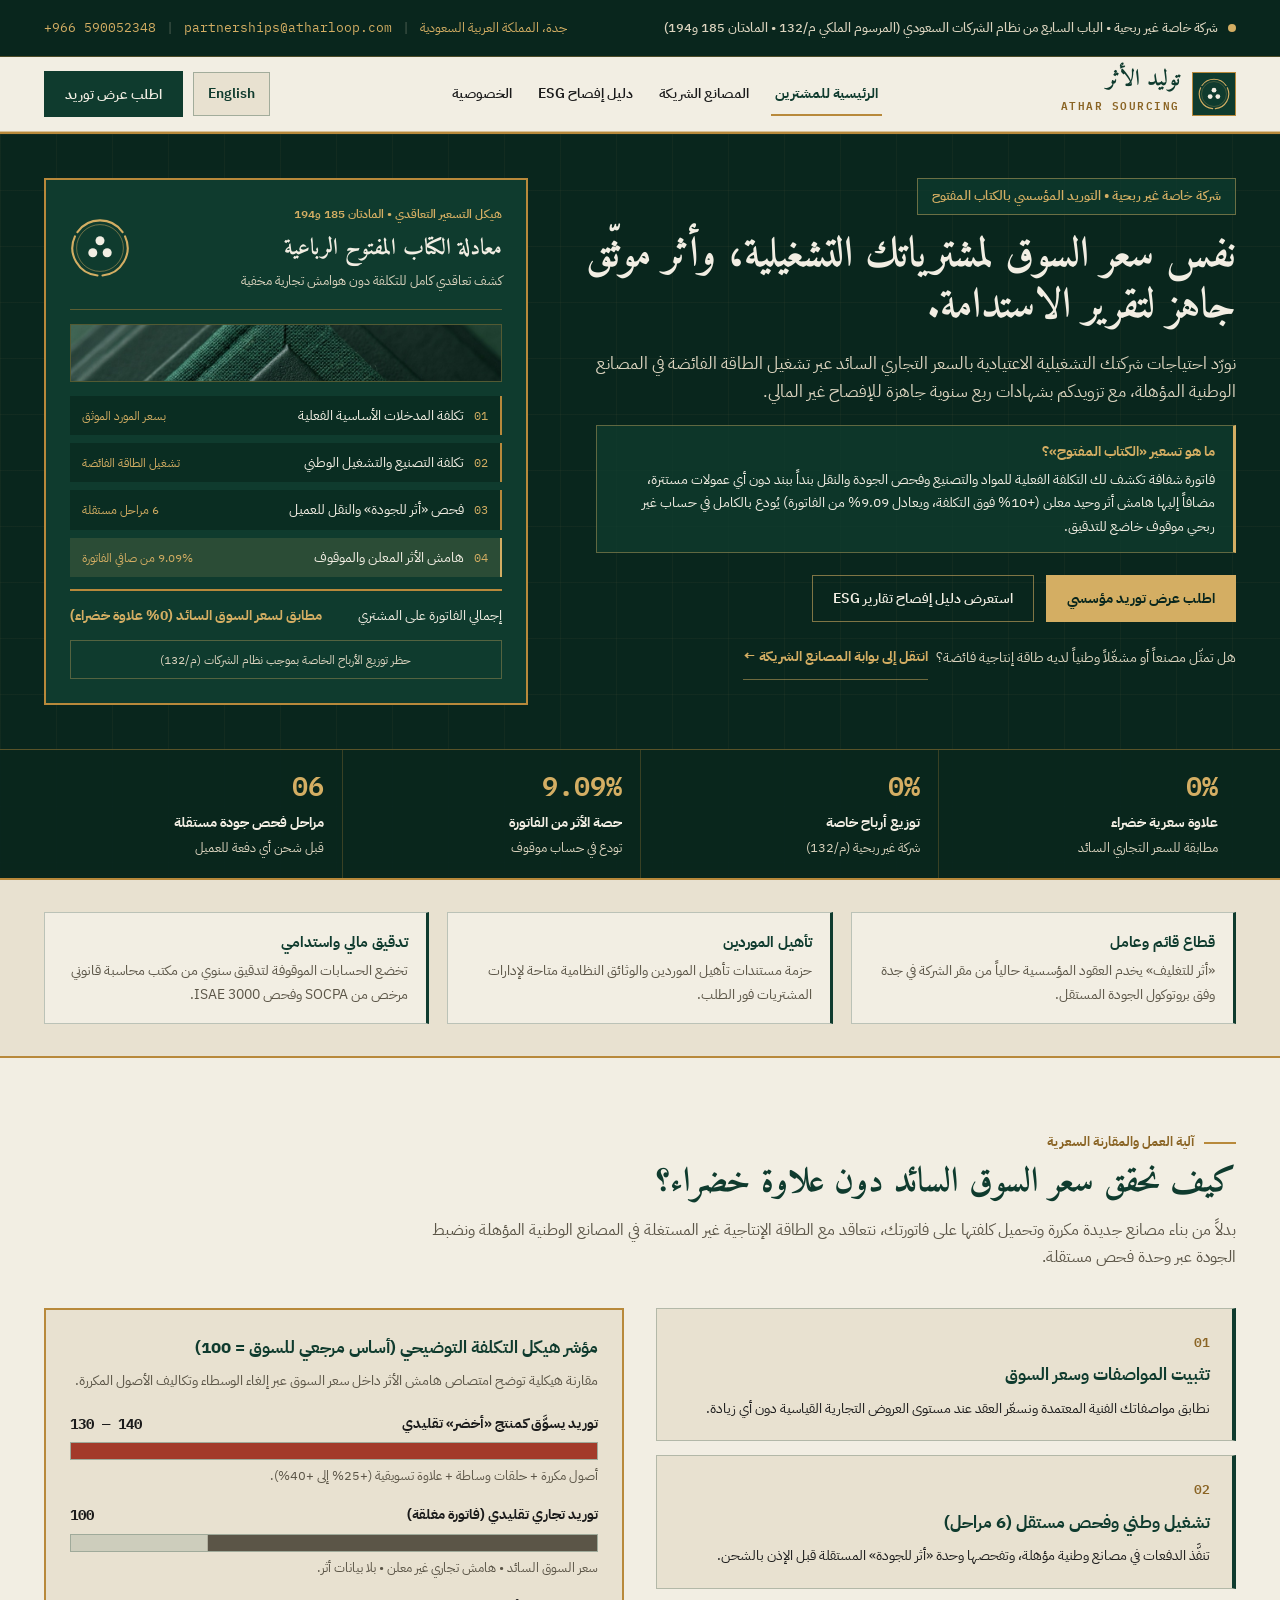
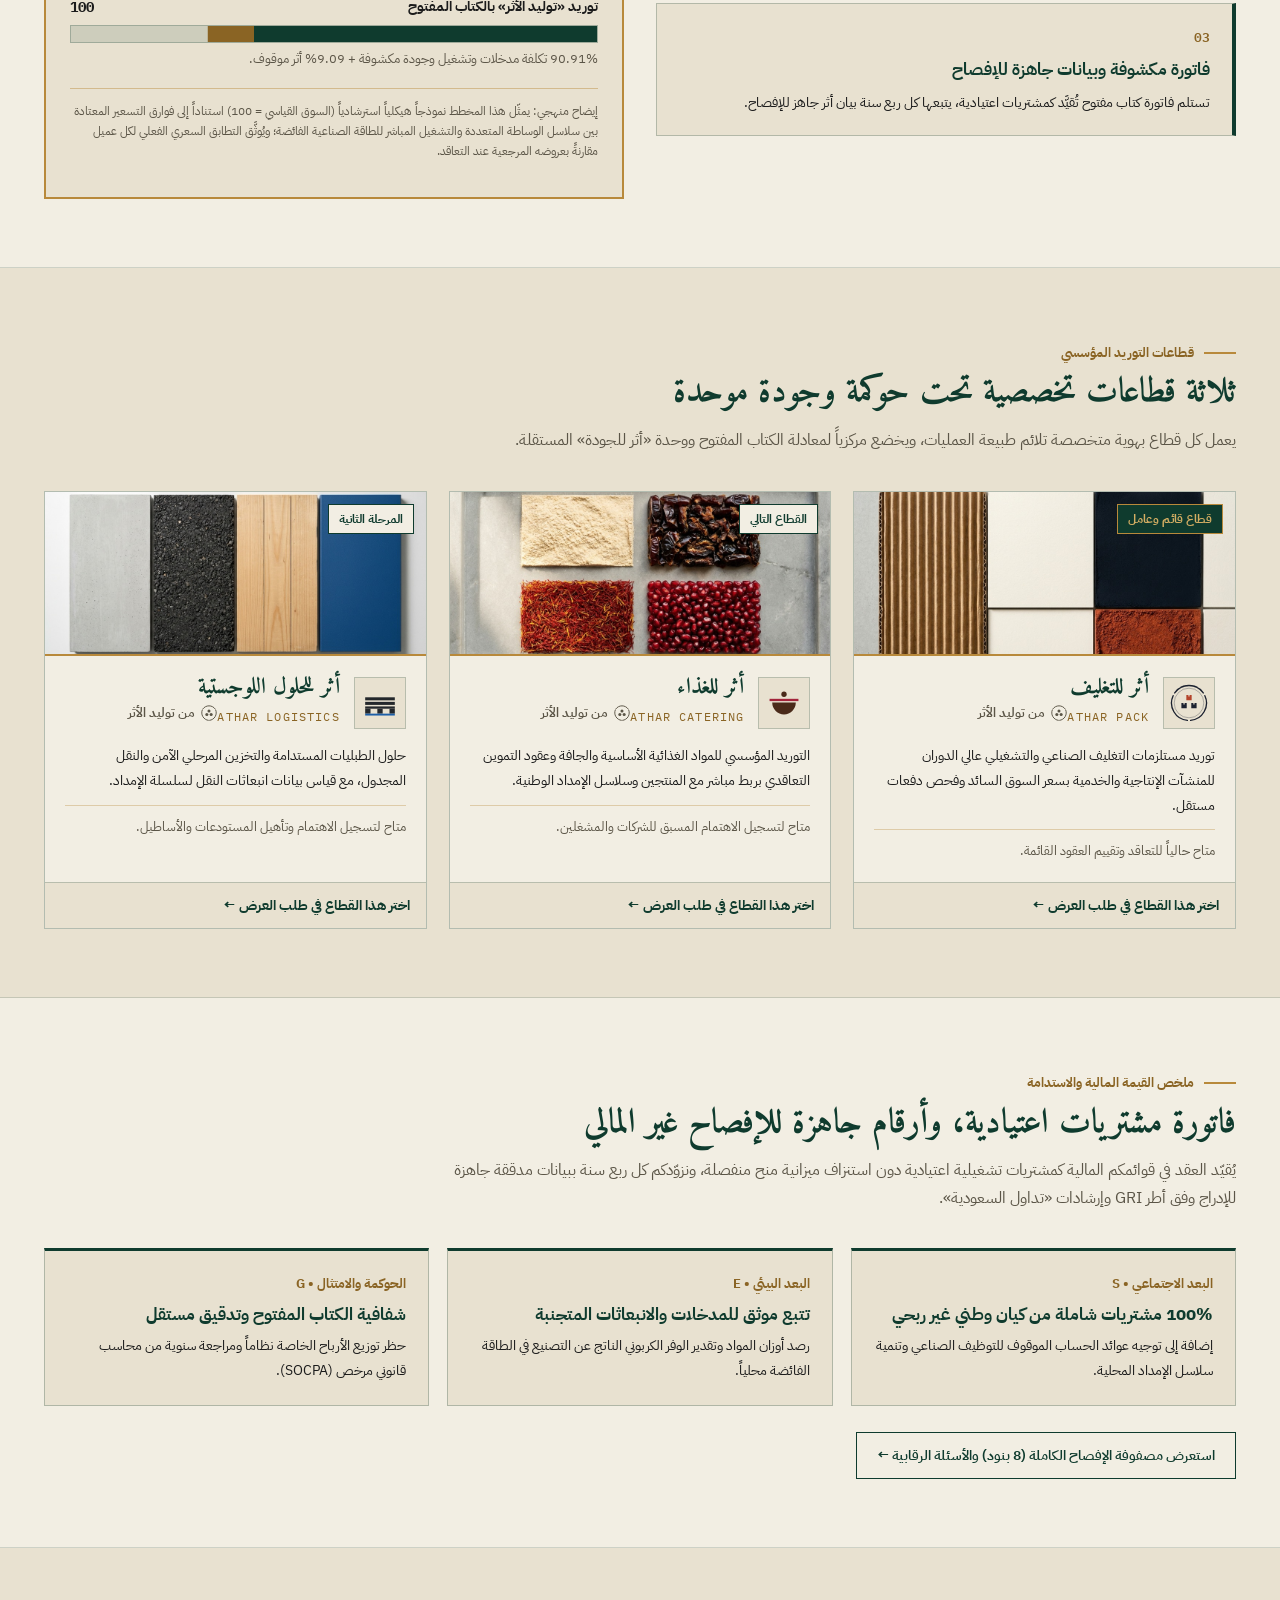
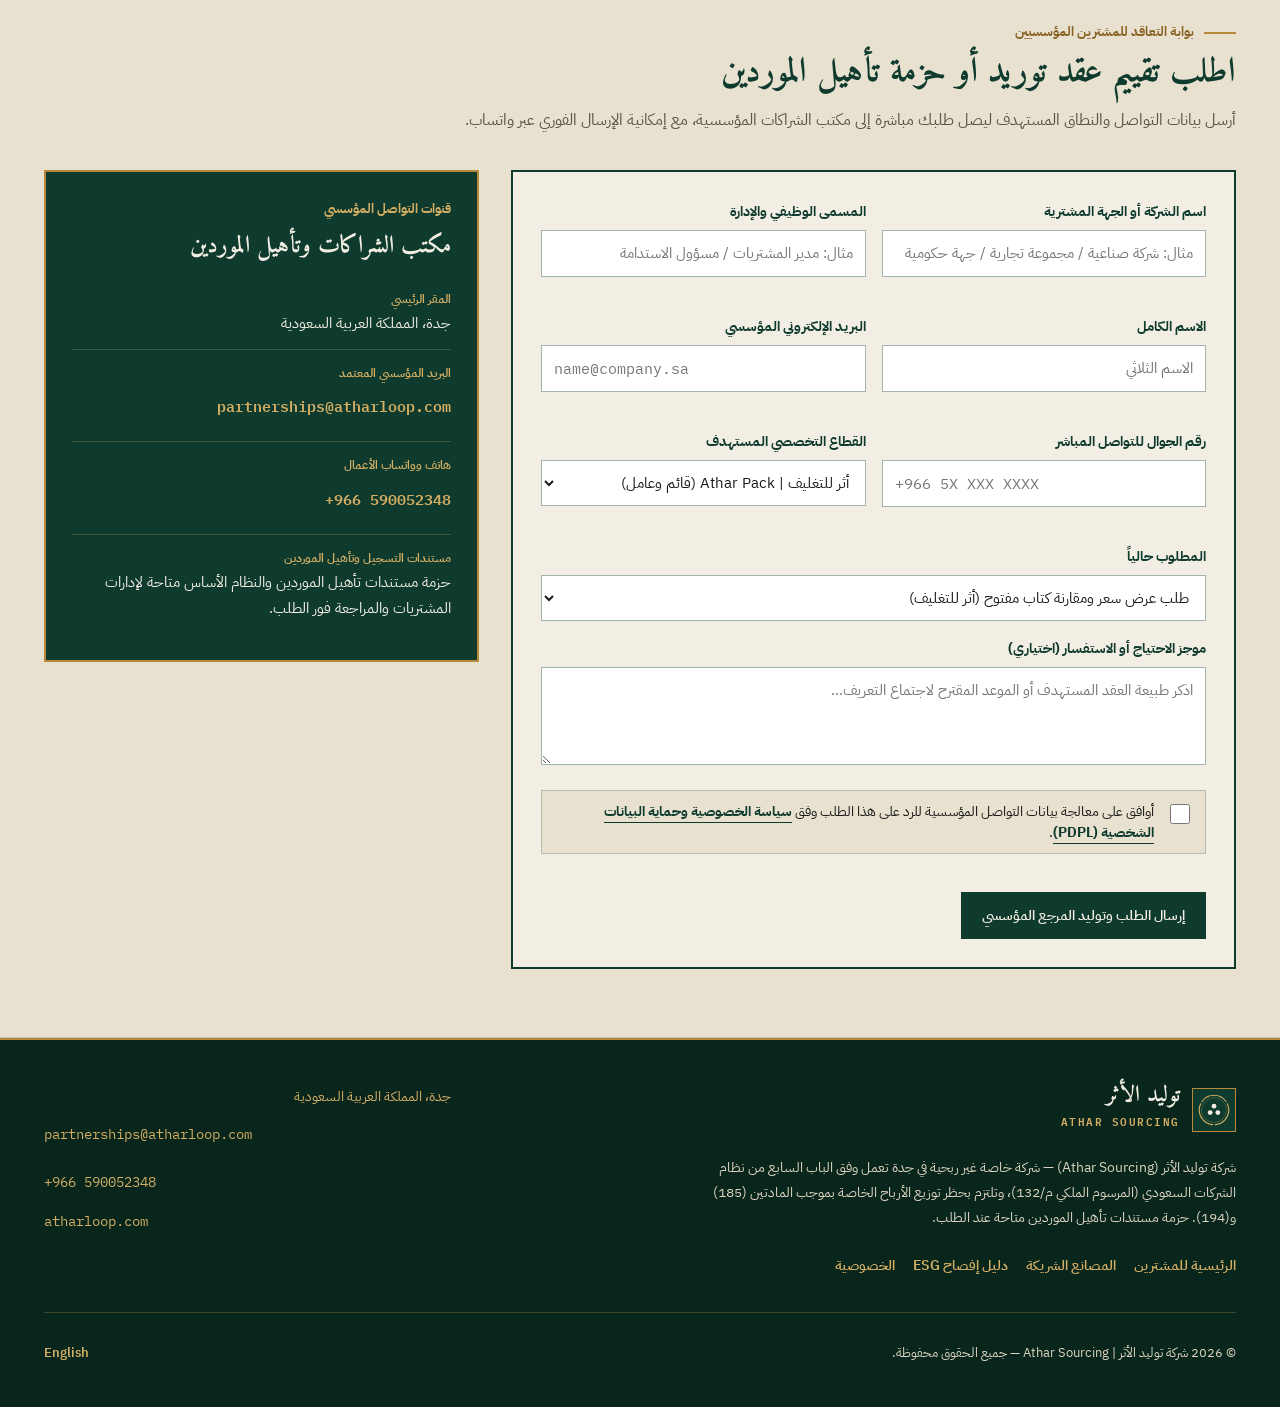
==== commit 976e6894: "Deploy Athar Sourcing v2 multi-page bilingual site" ====
--- a/index.html
+++ b/index.html
@@ -89,7 +89,7 @@
       </div>
       <div class="hero-cta-row">
         <a class="btn-brass" href="#start">اطلب عرض توريد مؤسسي</a>
-        <a class="btn-outline-light" href="assets/specimens/athar-specimen-ar.pdf" target="_blank" rel="noopener">حمّل نموذج الفاتورة وشهادة الأثر (PDF)</a>
+        <a class="btn-outline-light" href="esg/index.html">استعرض دليل إفصاح تقارير ESG</a>
       </div>
       <div class="hero-sublink-row">
         <span>هل تمثّل مصنعاً أو مشغّلاً وطنياً لديه طاقة إنتاجية فائضة؟</span>
@@ -99,7 +99,7 @@
     <aside class="deed-specimen" aria-label="معادلة الكتاب المفتوح الرباعية">
       <div class="deed-specimen-head">
         <div>
-          <div class="deed-code">نموذج الفاتورة التعاقدية • المادتان 185 و194</div>
+          <div class="deed-code">هيكل التسعير التعاقدي • المادتان 185 و194</div>
           <h2 class="deed-title">معادلة الكتاب المفتوح الرباعية</h2>
           <p class="deed-sub">كشف تعاقدي كامل للتكلفة دون هوامش تجارية مخفية</p>
         </div>
@@ -124,17 +124,10 @@
     </div>
   </div>
 </section>
-<section class="trust-band" aria-label="استعرض الوثائق قبل الاجتماع">
+<section class="trust-band" aria-label="مرتكزات المصداقية والتدقيق">
   <div class="container">
     <div class="trust-grid">
       <div class="trust-card"><h2 class="trust-card-title">قطاع قائم وعامل</h2><p class="trust-card-desc">«أثر للتغليف» يخدم العقود المؤسسية حالياً من مقر الشركة في جدة وفق بروتوكول الجودة المستقل.</p></div><div class="trust-card"><h2 class="trust-card-title">تأهيل الموردين</h2><p class="trust-card-desc">حزمة مستندات تأهيل الموردين والوثائق النظامية متاحة لإدارات المشتريات فور الطلب.</p></div><div class="trust-card"><h2 class="trust-card-title">تدقيق مالي واستدامي</h2><p class="trust-card-desc">تخضع الحسابات الموقوفة لتدقيق سنوي من مكتب محاسبة قانوني مرخص من SOCPA وفحص ISAE 3000.</p></div>
-    </div>
-    <div class="specimen-bar">
-      <div>
-        <div class="specimen-bar-title">استعرض الوثائق قبل الاجتماع</div>
-        <p class="specimen-bar-desc">يتضمن الملف الاسترشادي نموذج فاتورة كتاب مفتوح مفصّلة، ونموذج شهادة التخصيص (Form ATH-IMP-12)، وملخص شهادة مطابقة الدفعة (Batch CoC).</p>
-      </div>
-      <a class="btn-outline-dark" href="assets/specimens/athar-specimen-ar.pdf" target="_blank" rel="noopener">تحميل الحزمة الاسترشادية (PDF)</a>
     </div>
   </div>
 </section>
@@ -312,7 +305,6 @@
           <a href="partners/index.html">المصانع الشريكة</a>
           <a href="esg/index.html">دليل إفصاح ESG</a>
           <a href="privacy/index.html">الخصوصية</a>
-          <a href="assets/specimens/athar-specimen-ar.pdf" target="_blank" rel="noopener">نموذج الفاتورة وATH-IMP-12 (PDF)</a>
         </nav>
       </div>
       <div class="footer-contacts">
--- a/assets/landing.css
+++ b/assets/landing.css
@@ -677,7 +677,7 @@
   margin-top: 2px;
 }
 
-/* Trust & Specimen Download Band */
+/* Trust & Assurance Band */
 .trust-band {
   background-color: var(--deed-sand);
   border-bottom: 2px solid var(--waqf-brass);
@@ -688,7 +688,6 @@
   display: grid;
   grid-template-columns: repeat(3, minmax(0, 1fr));
   gap: 18px;
-  margin-bottom: 20px;
 }
 
 .trust-card {
@@ -709,31 +708,6 @@
   font-size: 0.86rem;
   color: var(--muted-ink);
   margin: 0;
-}
-
-.specimen-bar {
-  background-color: var(--deed-paper);
-  border: 2px solid var(--trustee-green);
-  padding: 18px 22px;
-  display: flex;
-  flex-wrap: wrap;
-  align-items: center;
-  justify-content: space-between;
-  gap: 16px;
-}
-
-.specimen-bar-title {
-  font-size: 1rem;
-  font-weight: 700;
-  color: var(--trustee-green);
-  margin: 0 0 3px;
-}
-
-.specimen-bar-desc {
-  font-size: 0.87rem;
-  color: var(--muted-ink);
-  margin: 0;
-  max-width: 72ch;
 }
 
 /* Standard Sections */
